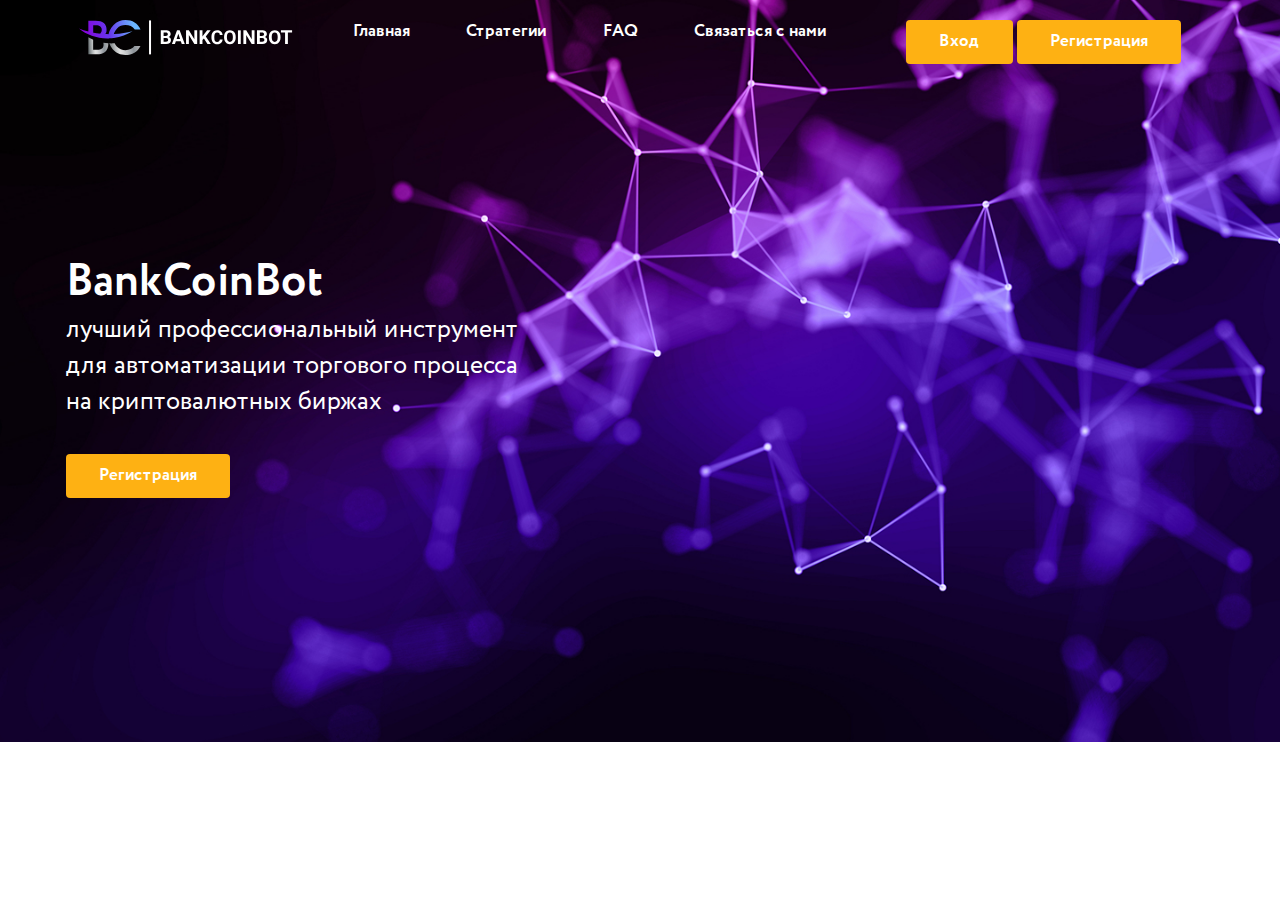
==== index.html @ 1ce692bf "commit 2" ====
<!DOCTYPE html>
<html lang="en">
<head>
    <meta charset="UTF-8">
    <meta name="viewport" content="width=device-width, initial-scale=1.0">
    <title>BankCoinBot</title>
    <link rel="stylesheet" href="./styles/style.css">
</head>
<body>

    <header class="header">
        <div class="image-wrapper">
            <img src="./img/greating_bg.jpg" class="hero-img" />
          </div>
        <div class="container">
            <div class="row">
                <div class="col col-3"><a href="#!"><img src="./img/header_logo.svg" alt=""></a></div>
                <div class="col col-5 between">
                    <nav class="header_nav">
                        <a href="#!">Главная</a>
                        <a href="#!">Стратегии</a>
                        <a href="#!">FAQ</a>
                        <a href="#!">Связаться с нами</a>
                    </nav>
                </div>
                <div class="col col-4">
                    <div class="header_login">
                        <button class="btn">Вход</button>
                        <button class="btn">Регистрация</button>
                    </div>
                </div>
            </div>
        </div>
    </header>

    <section class="greating">
        <div class="container">
            <div class="col col-5">
                <div class="greating_title">
                    <h1>BankCoinBot</h1>
                    <p>лучший профессиональный инструмент для автоматизации торгового процесса на криптовалютных биржах</p>
                    <button class="btn">Регистрация</button>
                </div>
            </div>
        </div>
    </section>
</body>
</html>
---- styles/style.css ----
@import url('./font.css');
@import url('./grid.css');
@import url('./media.css');


:root {
    --color-yellow: #FEB113;
    --color-white: #FFFFFF;
    --color-black: #000000;
    --color-text: #001A49;
}

/* *_______________MAIN STYLES_______________* */
*,
*::before,
*::after {
  box-sizing: border-box;
}

ul, li {
  list-style: none;
  margin: 0;
  padding: 0;
}

body {
  margin: 0;
  font-family: 'Circe', serif;
  font-weight: 400;
  color: var(--color-black);
  font-size: 17px;
  line-height: 1.41;
}

h1 {
  margin: 0;
  font-weight: 700;
  font-size: 45px;
  line-height: 1.1;
  color: var(--color-white);
}

h2 {
  line-height: 1.06;
  margin: 0;
  font-weight: 700;
  font-size: 37px;
  color: var(--color-text);
}

h3 {
  margin: 0;
}

h4 {
  margin: 0;
}

img {
  max-width: 100%;
}

p {
  margin: 0;
}

a {
  text-decoration: none;
  color: black;
}

.btn {
  all: unset;
  cursor: pointer;
  box-sizing: border-box;
  font-size: 17px;
  text-align: center;
  font-weight: 700;
  line-height: 1.17;
  color: var(--color-white);
  padding: 12px 33px;
  border-radius: 4px;
  background: var(--color-yellow);
}

.container {
  max-width: 1212px;
  width: 100%;
  margin: 0 auto;
  padding: 0 16px;
}

/* *_______________header_______________* */
.header {
  position: relative;
  overflow: visible;
  padding: 20px;
  color: var(--color-white);
  text-align: center;
}

.header a {
  max-width: 100%;
}

.image-wrapper {
  position: absolute;
  top: 0;
  left: 0;
  width: 100%;
  height: 742px;
  z-index: -1;
  pointer-events: none; 
}

.hero-img {
  width: 100%;
  height: 100%;
  object-fit: cover;
}

.header_nav {
  display: inline-flex;
  justify-content: space-between;
  width: 100%;
}

.header_nav a {
  color: var(--color-white);
  font-weight: 700;
  font-size: 17px;
  height: 1.17;
}

/* *_______________greating_______________* */

.greating {
  color: var(--color-white);
  padding-top: 174px;
  padding-bottom: 240px;
}

.greating_title h1 {
  margin-bottom: 5px;
}

.greating_title p {
  font-size: 25px;
  line-height: 1.44;
  margin-bottom: 34px;
}
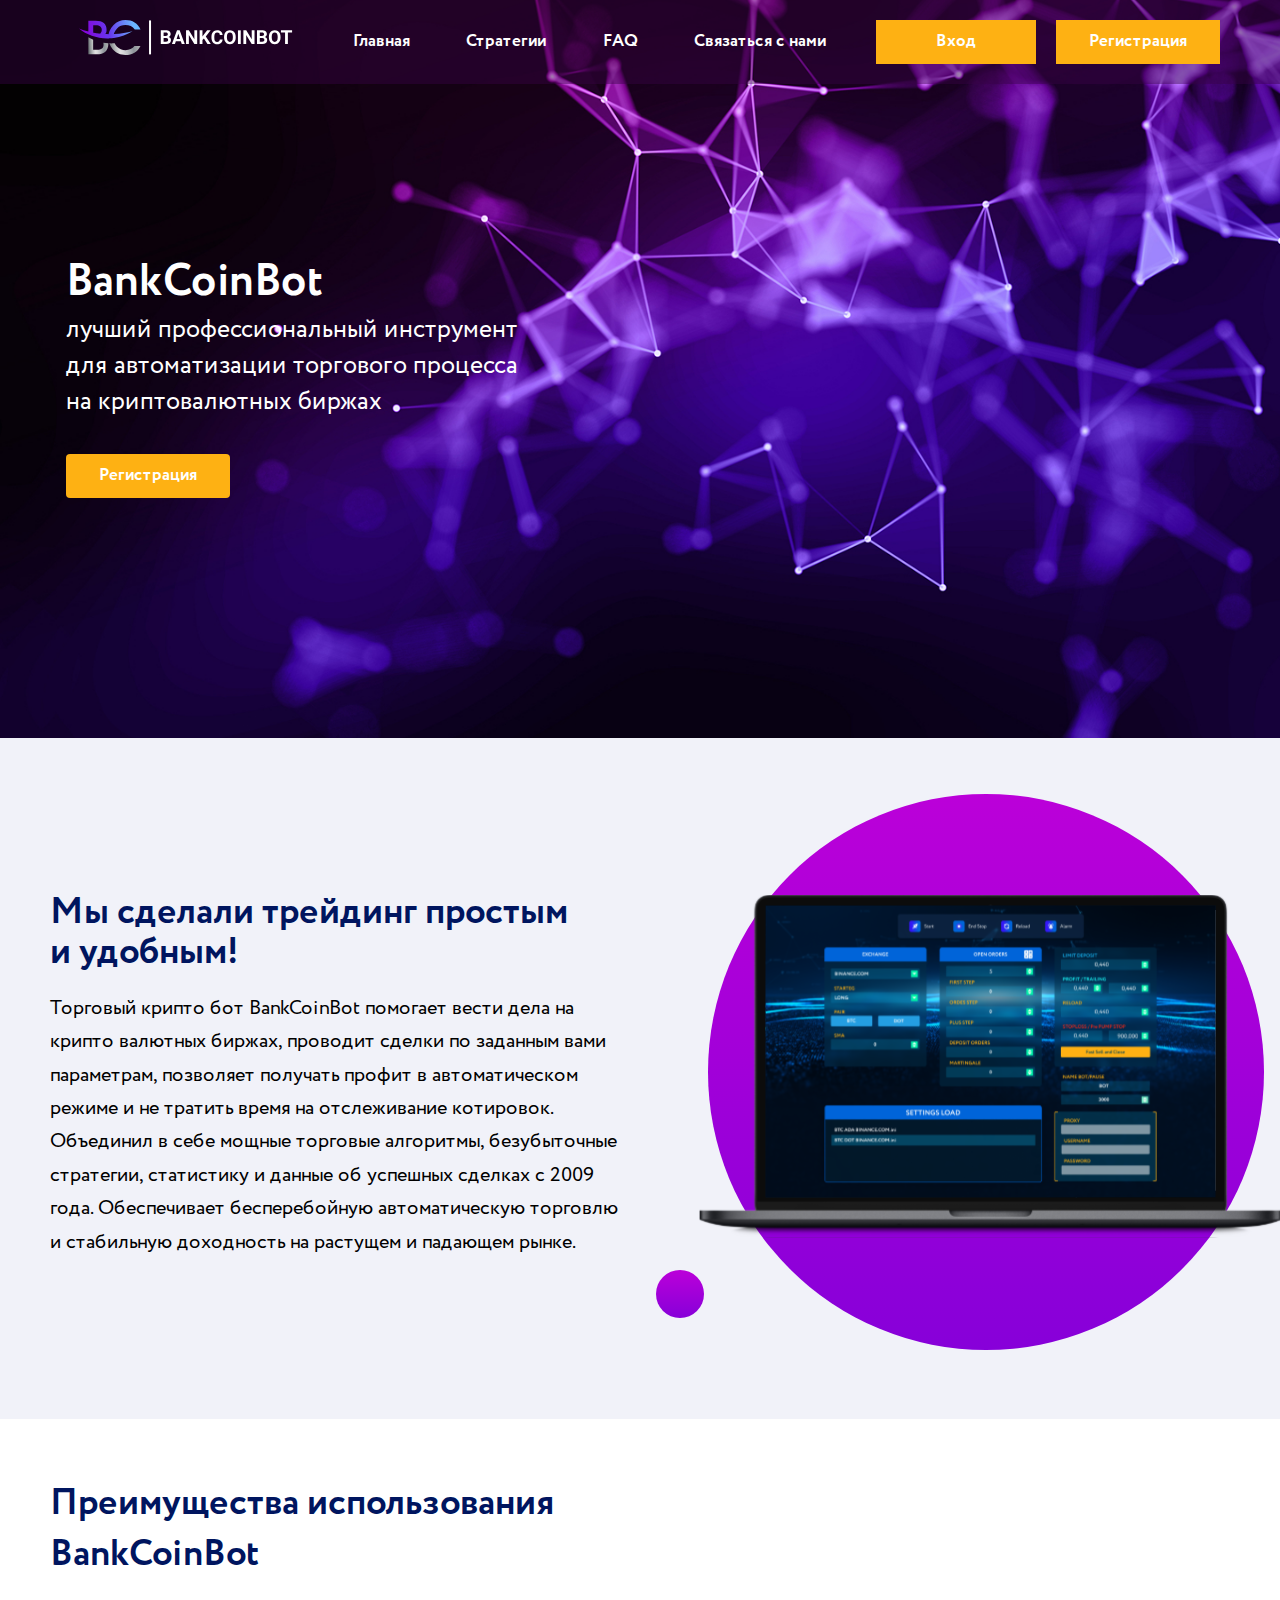
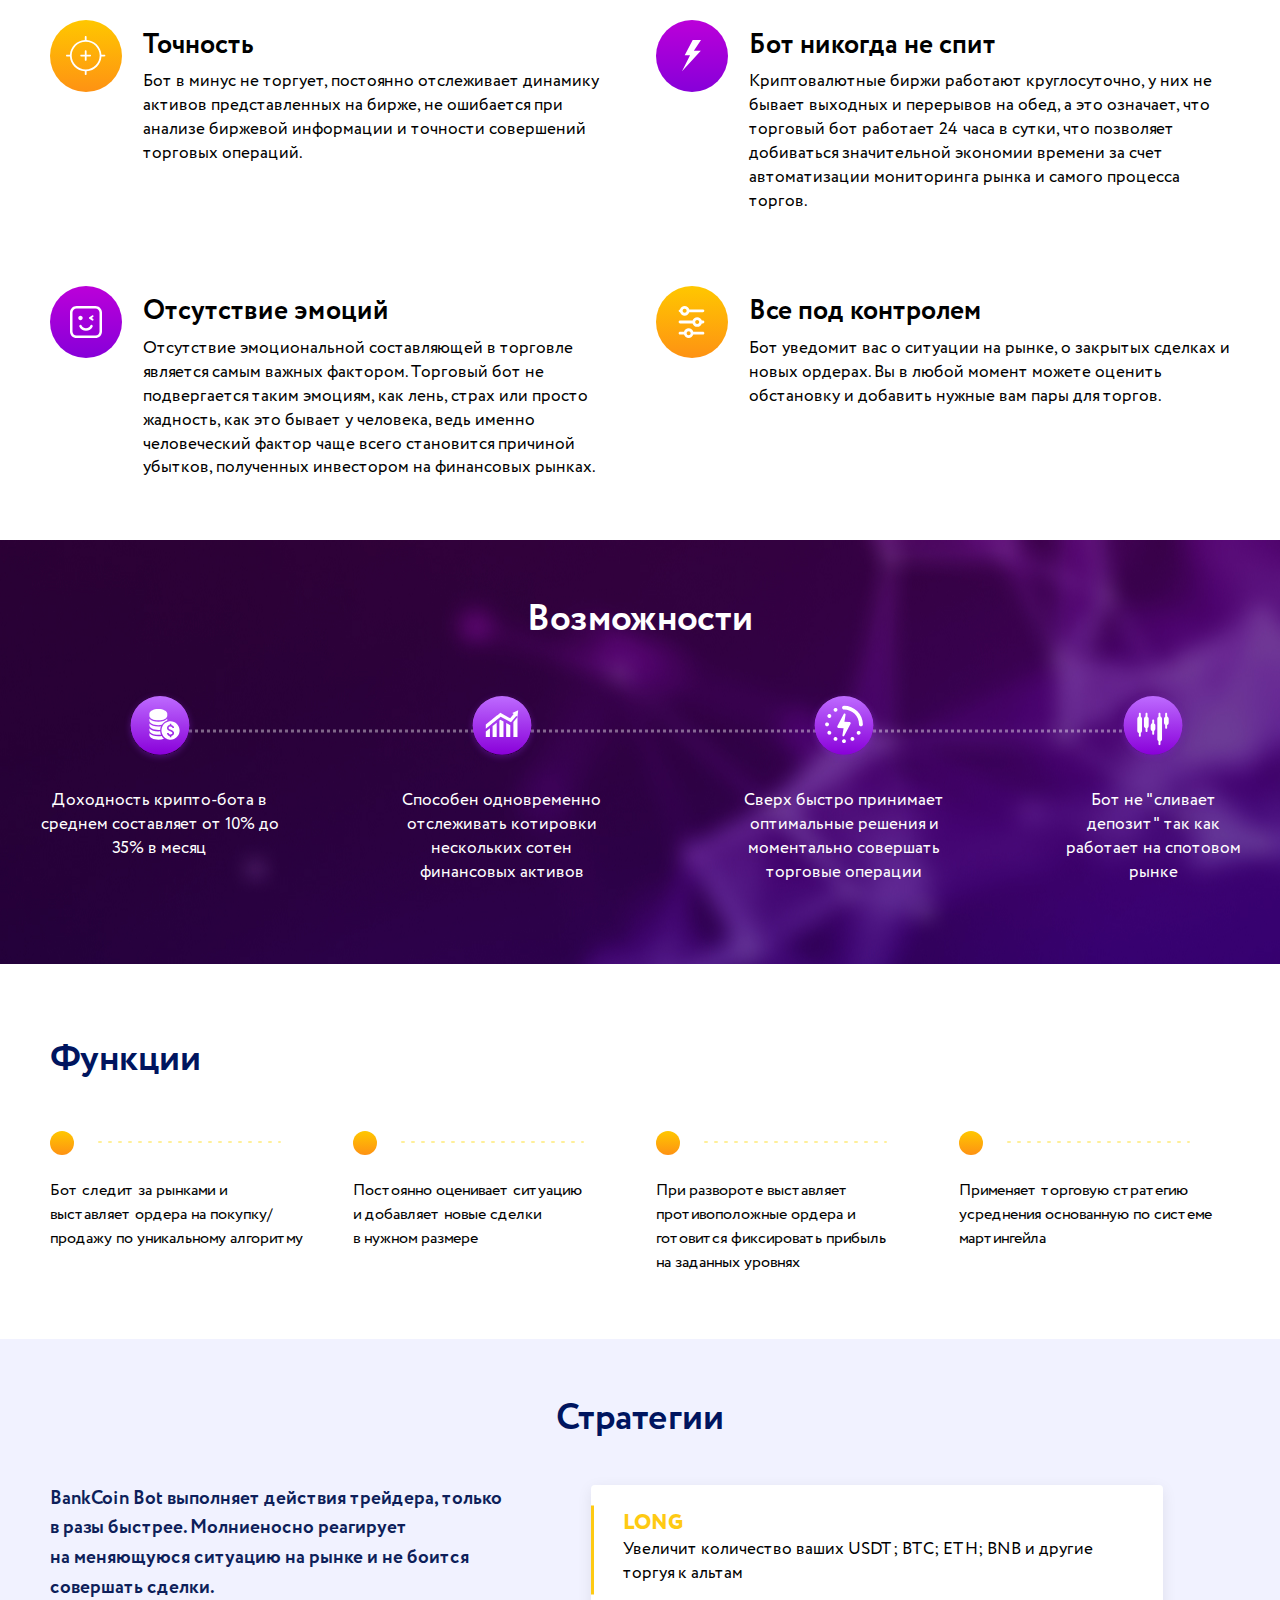
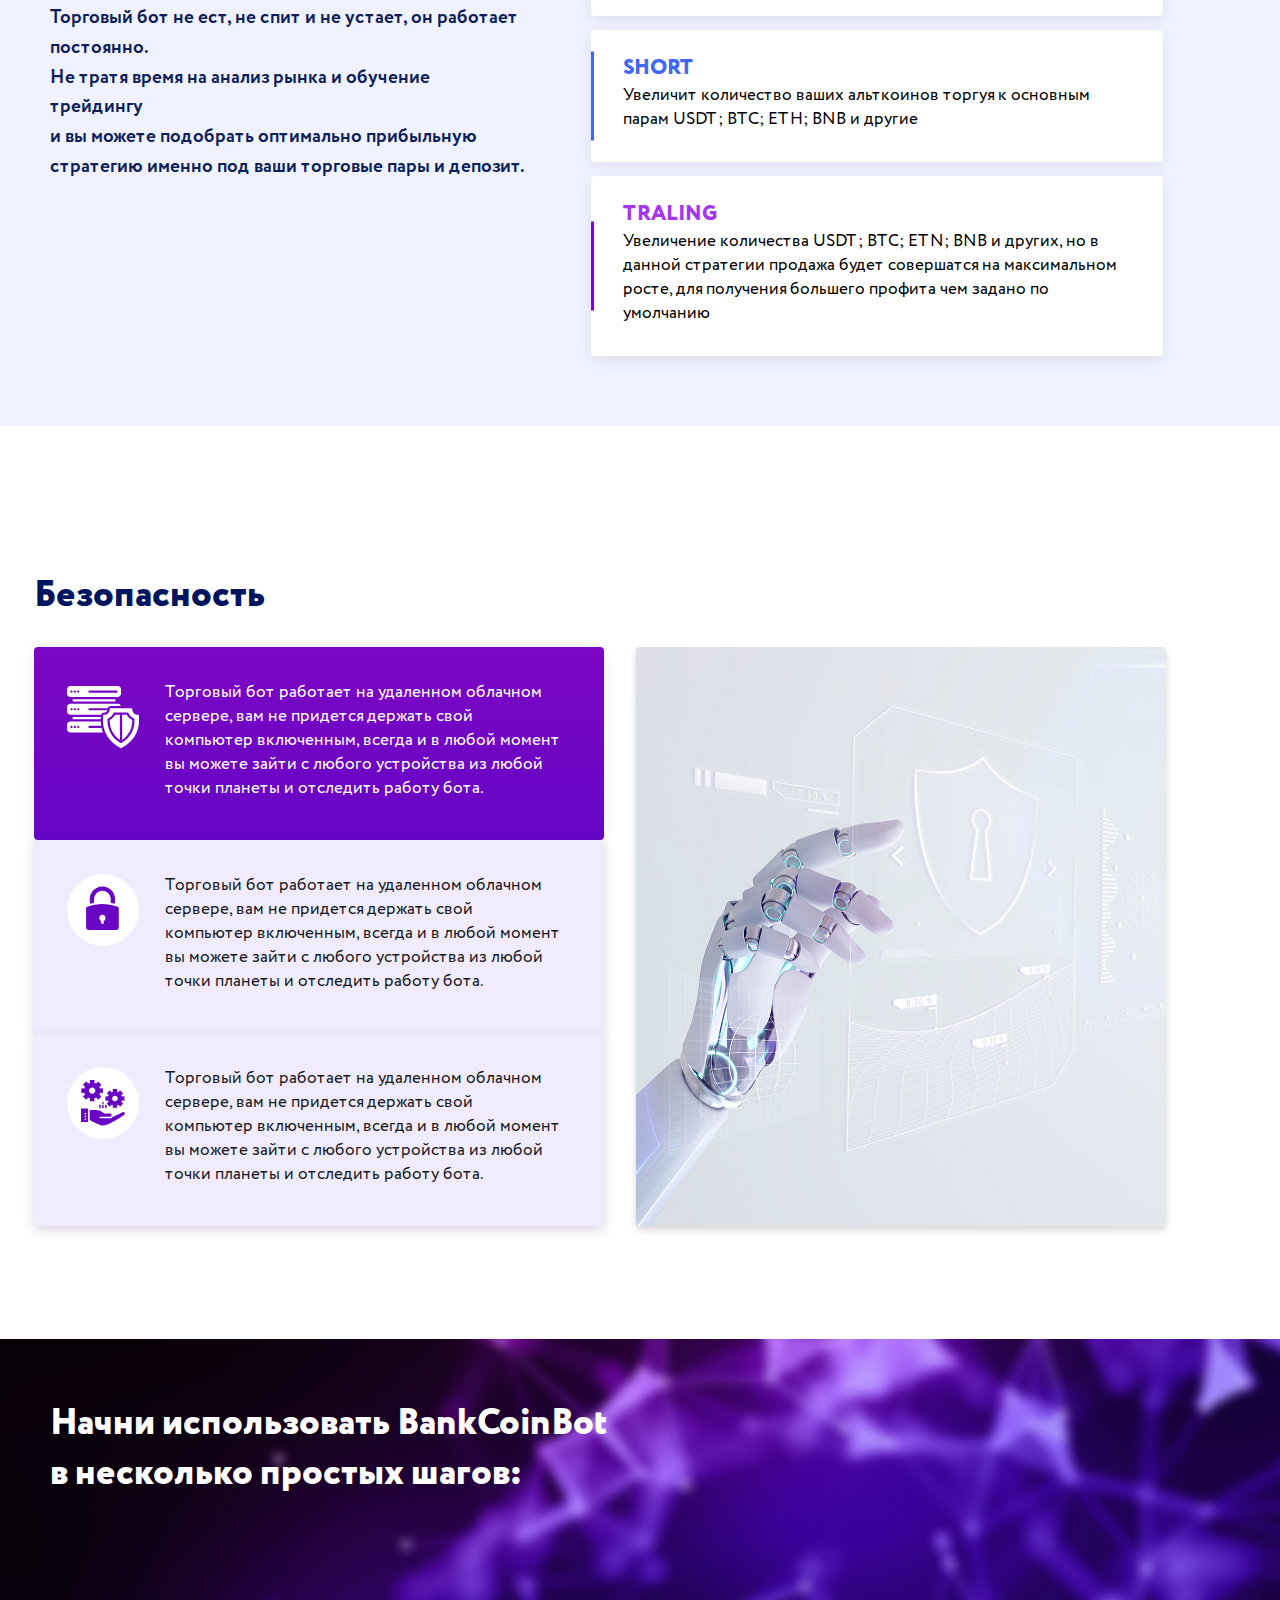
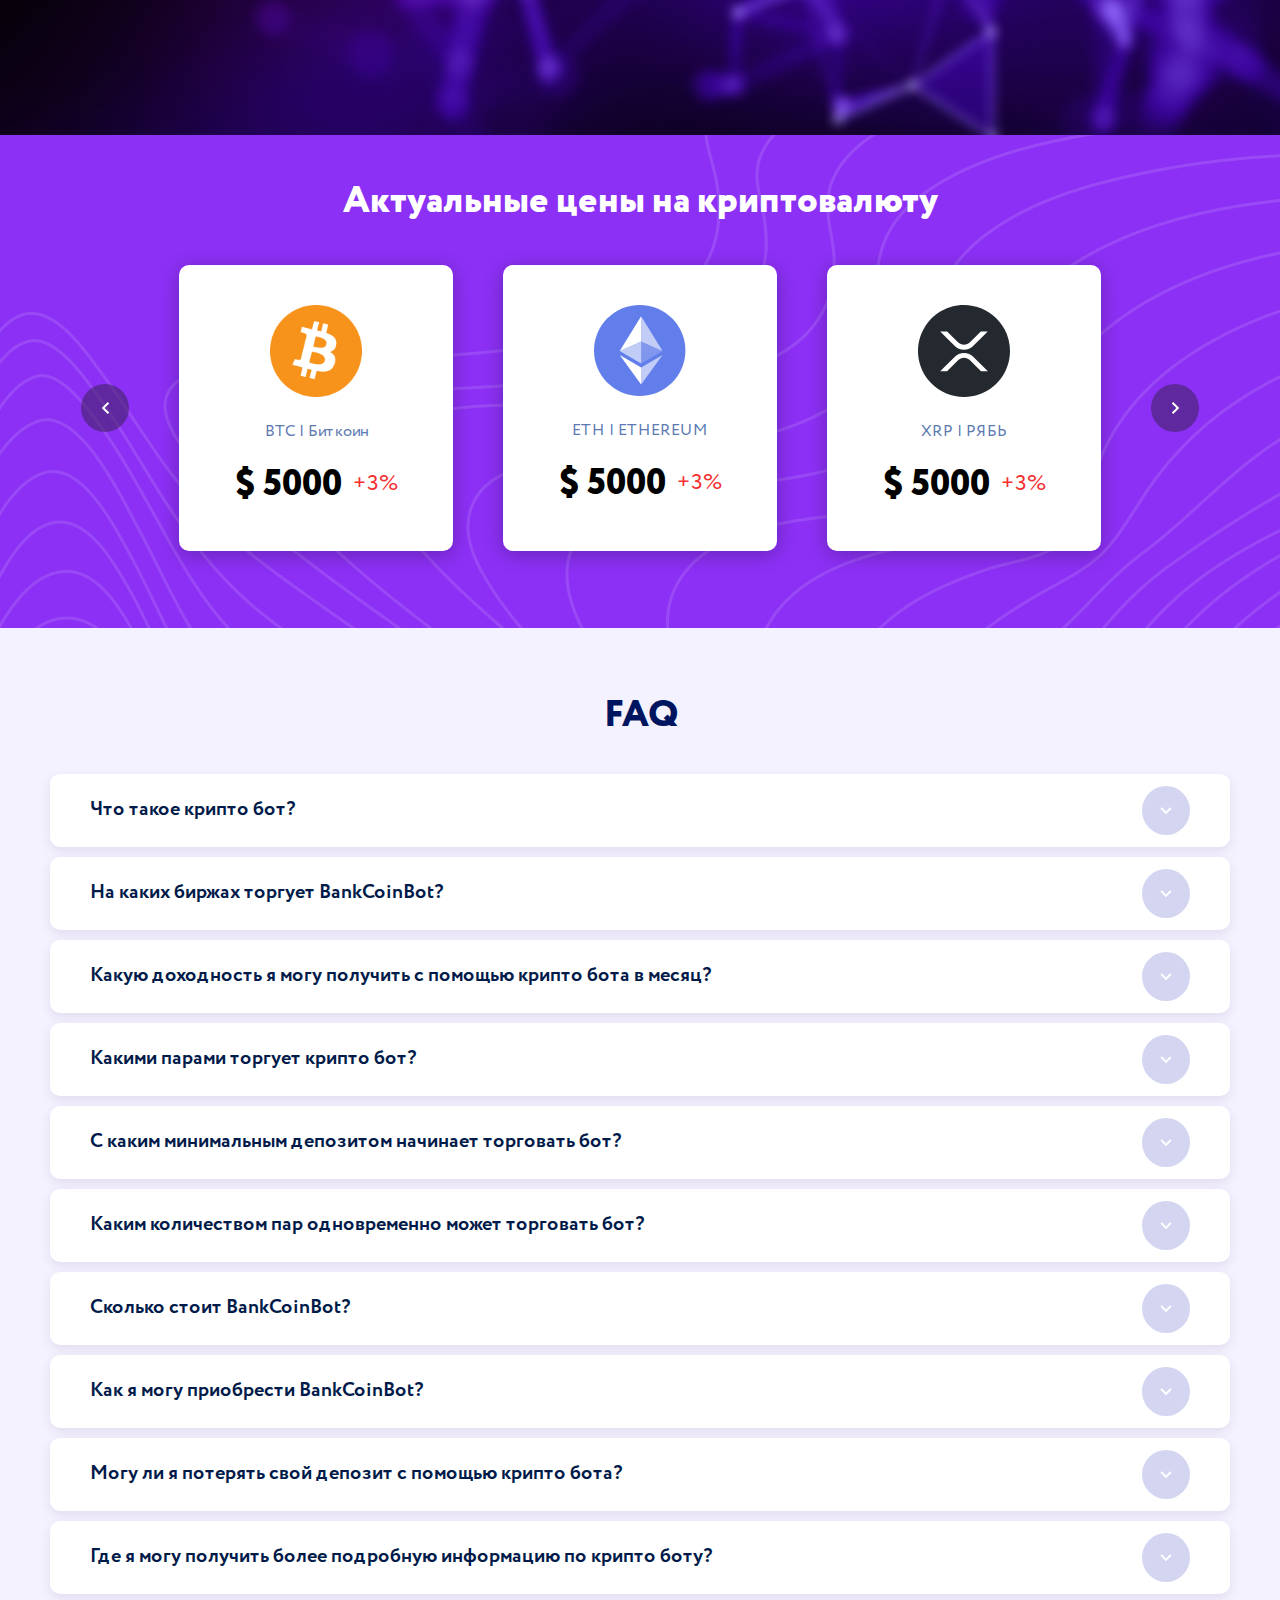
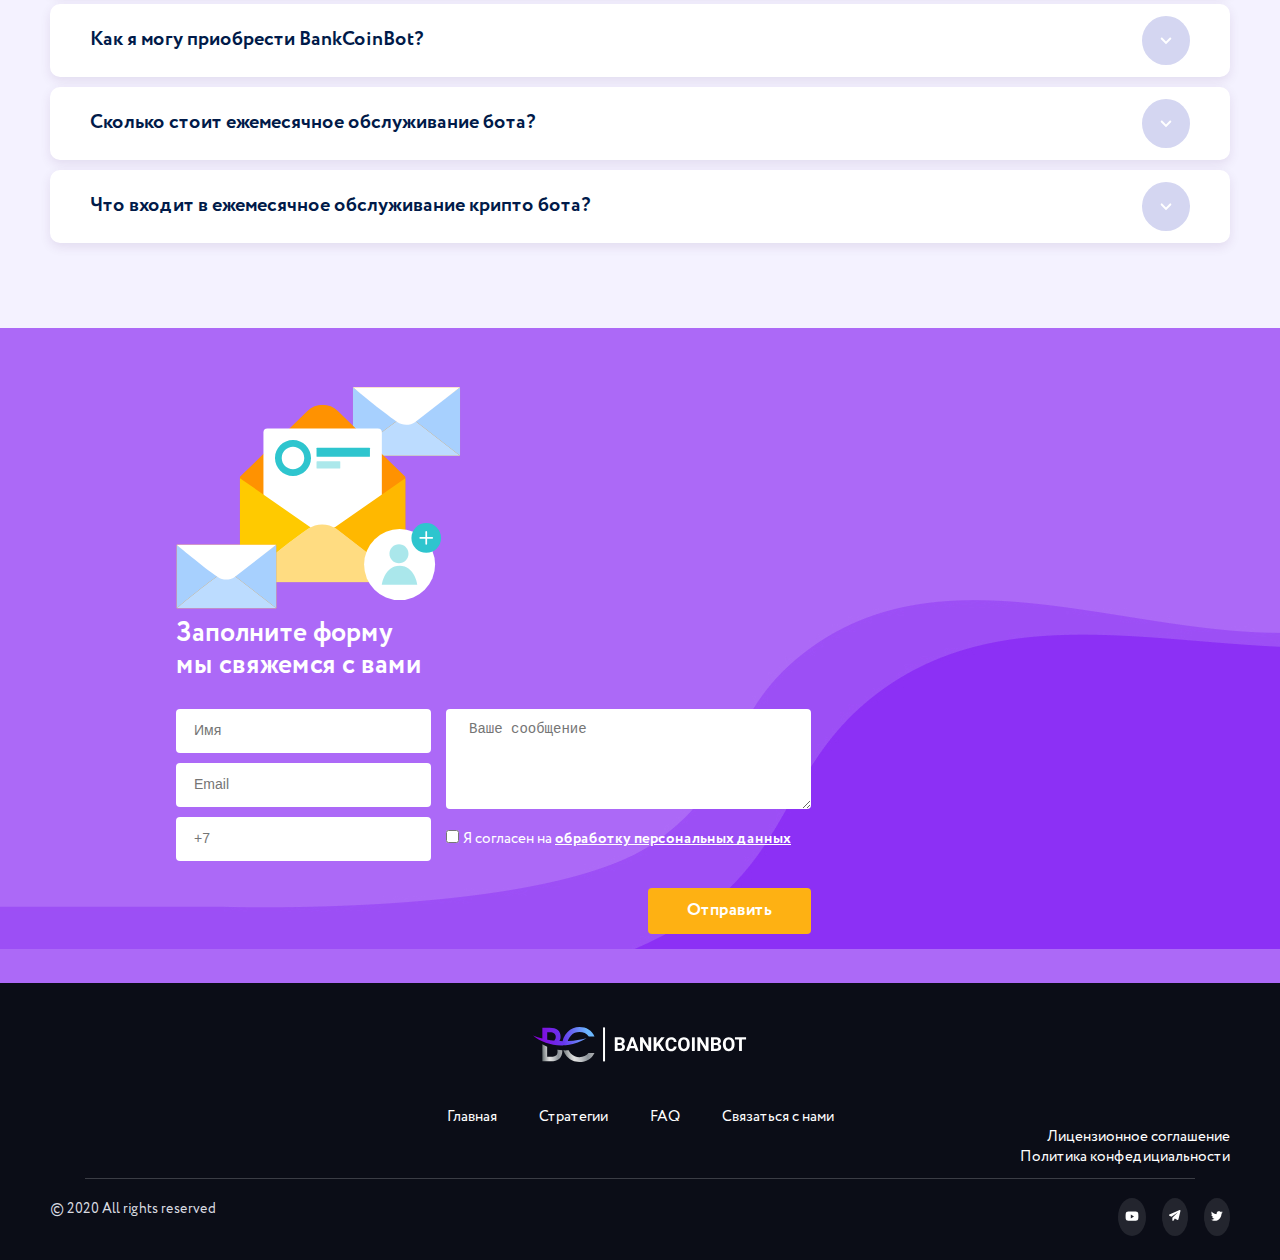
==== commit 4698f468: "commit 3" ====
--- a/index.html
+++ b/index.html
@@ -1,5 +1,5 @@
 <!DOCTYPE html>
-<html lang="en">
+<html lang="ru">
 <head>
     <meta charset="UTF-8">
     <meta name="viewport" content="width=device-width, initial-scale=1.0">
@@ -14,8 +14,10 @@
           </div>
         <div class="container">
             <div class="row">
-                <div class="col col-3"><a href="#!"><img src="./img/header_logo.svg" alt=""></a></div>
-                <div class="col col-5 between">
+                <div class="col col-3">
+                    <a href="#!"><img src="./img/header_logo.svg" alt=""></a>
+                </div>
+                <div class="col col-5 margin">
                     <nav class="header_nav">
                         <a href="#!">Главная</a>
                         <a href="#!">Стратегии</a>
@@ -39,10 +41,310 @@
                 <div class="greating_title">
                     <h1>BankCoinBot</h1>
                     <p>лучший профессиональный инструмент для автоматизации торгового процесса на криптовалютных биржах</p>
-                    <button class="btn">Регистрация</button>
-                </div>
-            </div>
-        </div>
-    </section>
+                    <button class="btn btn-border">Регистрация</button>
+                </div>
+            </div>
+        </div>
+    </section>
+
+    <section class="trading">
+        <div class="container">
+            <div class="row">
+                <div class="col col-6 margin">
+                    <div class="trading_text">
+                        <h2>Мы сделали трейдинг простым <br> и удобным!</h2>
+                        <p>Торговый крипто бот BankCoinBot помогает вести дела на <br> крипто валютных биржах, проводит сделки по заданным вами <br> параметрам, позволяет получать профит в автоматическом <br> режиме и не тратить время на отслеживание котировок. <br> Объединил в себе мощные торговые алгоритмы, безубыточные <br> стратегии, статистику и данные об успешных сделках с 2009 <br> года. Обеспечивает бесперебойную автоматическую торговлю <br> и стабильную доходность на растущем и падающем рынке.
+                        </p>
+                    </div>
+                </div>
+                <div class="col col-6">
+                    <div class="trading_img">
+                        <img src="./img/trading_laptop.svg" alt="">
+                    </div>
+                </div>
+            </div>
+        </div>
+    </section>
+
+    <section class="advantages">
+        <div class="container">
+            <h2>Преимущества использования<br> BankCoinBot</h2>
+            <div class="row">
+                <div class="col col-6">
+                    <div class="advantages_item">
+                        <div class="advantages-item_img">
+                            <img src="./img/advantages_icon-1.svg" alt="">
+                        </div>
+                        <div class="advantages-item_text">
+                            <b>Точность</b>
+                            <p>Бот в минус не торгует, постоянно отслеживает динамику активов представленных на бирже, не ошибается при анализе биржевой информации и точности совершений торговых операций.
+                            </p>
+                        </div>
+                    </div>
+                </div>
+                <div class="col col-6">
+                    <div class="advantages_item">
+                        <div class="advantages-item_img">
+                            <img src="./img/advantages_icon-2.svg" alt="">
+                        </div>
+                        <div class="advantages-item_text">
+                            <b>Бот никогда не спит </b>
+                            <p>Криптовалютные биржи работают круглосуточно, у них не бывает выходных и перерывов на обед, а это означает, что торговый бот работает 24 часа в сутки, что позволяет добиваться значительной экономии времени за счет автоматизации мониторинга рынка и самого процесса торгов. 
+                            </p>
+                        </div>
+                    </div>
+                </div>
+                <div class="col col-6">
+                    <div class="advantages_item">
+                        <div class="advantages-item_img">
+                            <img src="./img/advantages_icon-3.svg" alt="">
+                        </div>
+                        <div class="advantages-item_text">
+                            <b>Отсутствие эмоций</b>
+                            <p>Отсутствие эмоциональной составляющей в торговле является самым важных фактором. Торговый бот не подвергается таким эмоциям, как лень, страх или просто жадность, как это бывает у человека, ведь именно человеческий фактор чаще всего становится причиной убытков, полученных инвестором на финансовых рынках.
+                            </p>
+                        </div>
+                    </div>
+                </div>
+                <div class="col col-6">
+                    <div class="advantages_item">
+                        <div class="advantages-item_img">
+                            <img src="./img/advantages_icon-4.svg" alt="">
+                        </div>
+                        <div class="advantages-item_text">
+                            <b>Все под контролем</b>
+                            <p>Бот уведомит вас о ситуации на рынке, о закрытых сделках и новых ордерах. Вы в любой момент можете оценить обстановку и добавить нужные вам пары для торгов.  
+                            </p>
+                        </div>
+                    </div>
+                </div>
+            </div>
+        </div>
+    </section>
+
+    <section class="possibilities">
+        <div class="container">
+            <h2>Возможности</h2>
+            <div class="row between">
+                <div class="possibilities_item">
+                    <img src="./img/possibilities_icon-1.svg" alt="">
+                    <p>Доходность крипто-бота в среднем составляет от 10% до 35% в месяц</p>
+                </div>
+                <div class="possibilities_item">
+                    <img src="./img/possibilities_icon-2.svg" alt="">
+                    <p>Способен одновременно отслеживать котировки нескольких сотен <br> финансовых активов</p>
+                </div>
+                <div class="possibilities_item">
+                    <img src="./img/possibilities_icon-3.svg" alt="">
+                    <p>Сверх быстро принимает оптимальные решения и моментально совершать торговые операции</p>
+                </div>
+                <div class="possibilities_item">
+                    <img src="./img/possibilities_icon-4.svg" alt="">
+                    <p>Бот не "сливает депозит" так как работает на спотовом рынке</p>
+                </div>
+            </div>
+        </div>
+    </section>
+
+    <section class="functions">
+        <div class="container">
+            <h2>Функции</h2>
+            <div class="row">
+                <div class="col col-3">
+                    <div class="functions_item">
+                        <img src="./img/functions_icon.svg" alt="">
+                        <p>Бот следит за рынками и выставляет ордера на покупку/продажу по уникальному алгоритму</p>
+                    </div>
+                </div>
+                <div class="col col-3">
+                    <div class="functions_item">
+                        <img src="./img/functions_icon.svg" alt="">
+                        <p>Постоянно оценивает ситуацию<br> и добавляет новые сделки <br> в нужном размере</p>
+                    </div>
+                </div>
+                <div class="col col-3">
+                    <div class="functions_item">
+                        <img src="./img/functions_icon.svg" alt="">
+                        <p>При развороте выставляет противоположные ордера и готовится фиксировать прибыль <br> на заданных уровнях</p>
+                    </div>
+                </div>
+                <div class="col col-3">
+                    <div class="functions_item">
+                        <img src="./img/functions_icon.svg" alt="">
+                        <p>Применяет торговую стратегию усреднения основанную по системе мартингейла
+                        </p>
+                    </div>
+                </div>
+            </div>
+        </div>
+    </section>
+
+    <section class="strategies">
+        <div class="container">
+            <h2>Стратегии</h2>
+            <div class="strategies_wrap">
+                <div class="strategies-wrap_left">
+                    <p>BankCoin Bot выполняет действия трейдера, только<br> в разы быстрее. Молниеносно реагирует<br> на меняющуюся ситуацию на рынке и не боится<br> совершать сделки.<br> Торговый бот не ест, не спит и не устает, он работает<br> постоянно.<br>
+                        Не тратя время на анализ рынка и обучение трейдингу<br> и вы можете подобрать оптимально прибыльную<br> стратегию именно под ваши торговые пары и депозит.
+                    </p>
+                </div>
+                <div class="strategies-wrap_right">
+                    <div class="strategies-wrap-right_card">
+                        <b>LONG</b>
+                        <p>Увеличит количество ваших USDT; BTC; ETH; BNB и другие торгуя к альтам</p>
+                    </div>
+                    <div class="strategies-wrap-right_card">
+                        <b>SHORT</b>
+                        <p>Увеличит количество ваших альткоинов торгуя к основным парам USDT; BTC; ETH; BNB и другие</p>
+                    </div>
+                    <div class="strategies-wrap-right_card">
+                        <b>TRALING</b>
+                        <p>Увеличение количества USDT; BTC; ETN; BNB и других, но в данной стратегии продажа будет совершатся на максимальном росте, для получения большего профита чем задано по умолчанию</p>
+                    </div>
+                </div>
+            </div>
+        </div>
+    </section>
+
+    <section class="safety">
+        <div class="container">
+            <div class="row">
+                <h2>Безопасность</h2>
+            </div>
+
+            <div class="row">
+                <div class="safety_left">
+                    <div class="safety-left_item">
+                        <div><img src="./img/safety_icon-1.svg" alt=""></div>
+                        <p>Торговый бот работает на удаленном облачном сервере, вам не придется держать свой компьютер включенным, всегда и в любой момент вы можете зайти с любого устройства из любой точки планеты и отследить работу бота. </p>
+                    </div>
+                    <div class="safety-left_item">
+                        <div><img src="./img/safety_icon-2.svg" alt=""></div>
+                        <p>Торговый бот работает на удаленном облачном сервере, вам не придется держать свой компьютер включенным, всегда и в любой момент вы можете зайти с любого устройства из любой точки планеты и отследить работу бота. </p>
+                    </div>
+                    <div class="safety-left_item">
+                        <div><img src="./img/safety_icon-3.svg" alt=""></div>
+                        <p>Торговый бот работает на удаленном облачном сервере, вам не придется держать свой компьютер включенным, всегда и в любой момент вы можете зайти с любого устройства из любой точки планеты и отследить работу бота. </p>
+                    </div>
+                  
+                </div>
+                 <img class="safety_hand" src="./img/safety_hand.jpg" alt="">
+            </div>
+        </div>
+    </section>
+
+    <section class="steps">
+        <div class="container">
+            <h2>Начни использовать BankCoinBot<br>в несколько простых шагов:</h2>
+        </div>
+    </section>
+
+    <section class="crypto-prices">
+        <div class="container">
+            <h2>Актуальные цены на криптовалюту</h2>
+            
+            <div class="crypto-prices_cards">
+                <div class="crypto-prices_btn">
+                    <img src="./img/button_left.svg" alt="">
+                </div>
+                <div class="crypto-prices-cards_item">
+                    <img src="./img/crypto-prices_icon-1.svg" alt="">
+                    <p class="crypto-prices-cards-item_text" >BTC | Биткоин</p>
+                    <div class="crypto-prices-cards-item_price">$ 5000<span>+3%</span></div>
+
+                </div>
+                <div class="crypto-prices-cards_item">
+                    <img src="./img/crypto-prices_icon-2.svg" alt="">
+                    <p class="crypto-prices-cards-item_text" >ETH | ETHEREUM</p>
+                    <div class="crypto-prices-cards-item_price">$ 5000<span>+3%</span></div>
+                </div>
+                <div class="crypto-prices-cards_item">
+                    <img src="./img/crypto-prices_icon-3.svg" alt="">
+                    <p class="crypto-prices-cards-item_text" >XRP | РЯБЬ</p>
+                    <div class="crypto-prices-cards-item_price">$ 5000<span>+3%</span></div>
+                </div>
+                <div class="crypto-prices_btn">
+                    <img src="./img/button_right.svg" alt="">
+                </div>
+            </div>
+        </div>
+    </section>
+
+    <section class="questions">
+        <div class="container">
+            <h2>FAQ</h2>
+            <div class="questions_items">
+                <div class="questions-items_item"><p class="questions-items-item_text">Что такое крипто бот?</p><img src="./img/button_down.svg" alt=""></div>
+                <div class="questions-items_item"><p class="questions-items-item_text">На каких биржах торгует BankCoinBot?</p><img src="./img/button_down.svg" alt=""></div>
+                <div class="questions-items_item"><p class="questions-items-item_text">Какую доходность я могу получить с помощью крипто бота в месяц?</p><img src="./img/button_down.svg" alt=""></div>
+                <div class="questions-items_item"><p class="questions-items-item_text">Какими парами торгует крипто бот?</p><img src="./img/button_down.svg" alt=""></div>
+                <div class="questions-items_item"><p class="questions-items-item_text">С каким минимальным депозитом начинает торговать бот?</p><img src="./img/button_down.svg" alt=""></div>
+                <div class="questions-items_item"><p class="questions-items-item_text">Каким количеством пар одновременно может торговать бот?</p><img src="./img/button_down.svg" alt=""></div>
+                <div class="questions-items_item"><p class="questions-items-item_text">Сколько стоит BankCoinBot?</p><img src="./img/button_down.svg" alt=""></div>
+                <div class="questions-items_item"><p class="questions-items-item_text">Как я могу приобрести BankCoinBot?</p><img src="./img/button_down.svg" alt=""></div>
+                <div class="questions-items_item"><p class="questions-items-item_text">Могу ли я потерять свой депозит с помощью крипто бота?</p><img src="./img/button_down.svg" alt=""></div>
+                <div class="questions-items_item"><p class="questions-items-item_text">Где я могу получить более подробную информацию по крипто боту?</p><img src="./img/button_down.svg" alt=""></div>
+                <div class="questions-items_item"><p class="questions-items-item_text">Как я могу приобрести BankCoinBot?</p><img src="./img/button_down.svg" alt=""></div>
+                <div class="questions-items_item"><p class="questions-items-item_text">Сколько стоит ежемесячное обслуживание бота?</p><img src="./img/button_down.svg" alt=""></div>
+                <div class="questions-items_item"><p class="questions-items-item_text">Что входит в ежемесячное обслуживание крипто бота?</p><img src="./img/button_down.svg" alt=""></div>
+            </div>
+    </section>
+
+    <section class="contact-form">
+        <div class="container">
+            <div class="row between">
+                <div class="contact-form_right">
+                    <img src="./img/contact-form_img.svg" alt="">
+                </div>
+                <div class="contact-form_left">
+                    <h2>Заполните форму<br> мы свяжемся с вами</h2>
+                   <form action="">
+                        <div class="contact-form-left_input">
+                            <input type="text" placeholder="Имя">
+                            <input type="email" placeholder="Email">
+                            <input type="number" placeholder="+7">
+                        </div>
+                        <div class="contact-form-left_area">
+                            <textarea name="123" id="" placeholder="Ваше сообщение"></textarea>
+                            <div class="checkbox-container">
+                                <input type="checkbox">
+                                <label>Я согласен на <a href="">обработку персональных данных</a></label>
+                            </div>
+                            <button class="btn btn-border">Отправить</button>
+                        </div>
+                   </form>
+                
+                </div>
+            </div>
+        </div>
+    </section>
+
+    <section class="footer">
+        <div class="container">
+            <div class="footer_top">
+                <div class="footer-top_logo"><img src="./img/footer_logo.svg" alt=""></div>
+                <div class="footer-top_info">
+                    <nav>
+                        <p>Главная</p>
+                        <p>Стратегии</p>
+                        <p>FAQ</p>
+                        <p>Связаться с нами</p>
+                    </nav>
+                </div>
+                <p class="footer-top-info_license">Лицензионное соглашение<br> Политика конфедициальности</p>
+
+            </div>
+
+            <div class="footer_bottom">
+                <p>© 2020 All rights reserved</p>
+                <div class="footer-bottom_social">
+                    <div class="footer-bottom-social_img"><img src="./img/footer_icon-2.svg" alt=""></div>
+                    <div class="footer-bottom-social_img"><img src="./img/footer_icon-3.svg" alt=""></div>
+                    <div class="footer-bottom-social_img"><img src="./img/footer_icon-1.svg" alt=""></div>
+                </div>
+            </div>
+        </div>
+    </section>
+    
 </body>
 </html>--- a/styles/style.css
+++ b/styles/style.css
@@ -7,7 +7,9 @@
     --color-yellow: #FEB113;
     --color-white: #FFFFFF;
     --color-black: #000000;
-    --color-text: #001A49;
+    --color-text: #001A49; 
+    --color-headers: #00155F;
+    --color-grey: #F1F2F9;
 }
 
 /* *_______________MAIN STYLES_______________* */
@@ -41,11 +43,11 @@
 }
 
 h2 {
-  line-height: 1.06;
+  line-height: 1.36;
   margin: 0;
   font-weight: 700;
   font-size: 37px;
-  color: var(--color-text);
+  color: var(--color-headers);
 }
 
 h3 {
@@ -57,7 +59,7 @@
 }
 
 img {
-  max-width: 100%;
+  /* max-width: 100%; */
 }
 
 p {
@@ -79,8 +81,11 @@
   line-height: 1.17;
   color: var(--color-white);
   padding: 12px 33px;
+  background: var(--color-yellow);
+}
+
+.btn-border {
   border-radius: 4px;
-  background: var(--color-yellow);
 }
 
 .container {
@@ -97,9 +102,11 @@
   padding: 20px;
   color: var(--color-white);
   text-align: center;
+  background: #3703456E;
 }
 
 .header a {
+  display: inline-block;
   max-width: 100%;
 }
 
@@ -120,9 +127,8 @@
 }
 
 .header_nav {
-  display: inline-flex;
+  display: flex;
   justify-content: space-between;
-  width: 100%;
 }
 
 .header_nav a {
@@ -132,8 +138,18 @@
   height: 1.17;
 }
 
+.header_login {
+  display: flex;
+  justify-content: center;
+  gap: 20px;
+  margin-left: 8px;
+}
+
+.header_login .btn {
+  min-width: 160px;
+}
+
 /* *_______________greating_______________* */
-
 .greating {
   color: var(--color-white);
   padding-top: 174px;
@@ -149,3 +165,555 @@
   line-height: 1.44;
   margin-bottom: 34px;
 }
+
+/* *_______________trading_______________* */
+.trading {
+  padding-top: 56px;
+  padding-bottom: 61px;
+  background: var(--color-grey);
+}
+
+.trading_text h2 {
+  line-height: 1.06;
+  margin-bottom: 20px;
+}
+
+.trading_text p {
+  font-size: 20px;
+  line-height: 1.67;
+}
+
+/* *_______________advantages_______________* */
+.advantages {
+  padding: 60px 0;
+}
+
+.advantages .col:nth-child(1), .advantages .col:nth-child(2)  {
+  margin-bottom: 72px;
+}
+
+.advantages h2 {
+  margin-bottom: 40px;
+}
+
+.advantages_item {
+  display: flex;
+}
+
+
+.advantages-item_img {
+  margin-right: 21px;
+}
+
+.advantages-item_img img {
+  max-width: 72px;
+}
+
+.advantages-item_text b {
+  font-size: 27px;
+  font-weight: 700;
+  line-height: 1.87;
+}
+
+.advantages-item_text p {
+  font-size: 17px;
+  line-height: 1.41;
+}
+
+/* *_______________advantages_______________* */
+.possibilities {
+  padding-top: 55px;
+  padding-bottom: 79px;
+  background-image: url(../img/advantages_bg.jpg);
+  background-position: cover;
+  color: var(--color-white);
+  position: relative;
+}
+
+.possibilities::before {
+  content: '';
+  position: absolute;
+  top: 45%;
+  left: 50%;
+  transform: translate(-50%, -50%);
+  width: 1000px; 
+  height: 1px;
+  border-bottom: 3px dotted white; 
+  opacity: 0.4; 
+  z-index: 1;
+  /* pointer-events: none; */
+}
+
+.possibilities h2 {
+  margin-bottom: 45px;
+  text-align: center;
+  color: var(--color-white);
+}
+
+.possibilities_item {
+  display: flex;
+  flex-direction: column;
+  text-align: center;
+  z-index: 1;
+}
+
+.possibilities_item img {
+  max-width: 72px;
+  margin: 0 auto;
+  margin-bottom: 26px;
+}
+
+.possibilities_item p {
+  max-width: 251px;
+}
+
+.possibilities_item:last-child p {
+  max-width: 185px;
+}
+
+/* *_______________functions_______________* */
+.functions {
+  padding: 64px 0;
+}
+
+.functions h2 {
+  font-size: 37px;
+  line-height: 1.72;
+  font-weight: 700;
+  margin-bottom: 40px;
+}
+
+.functions_item img {
+  margin-bottom: 16px;
+}
+
+.functions_item p {
+  max-width: 255px;
+  font-size: 16px;
+  line-height: 1.5;
+}
+
+/* *_______________strategies_______________* */
+.strategies {
+  padding-top: 55px;
+  padding-bottom: 70px;
+  background: #F1F2FF;
+}
+
+.strategies h2 {
+  text-align: center;
+  margin-bottom: 40px;
+}
+
+.strategies_wrap {
+  display: flex;
+}
+
+.strategies-wrap_left {
+  margin-right: 65px;
+}
+
+.strategies-wrap_left p {
+  font-size: 19px;
+  line-height: 1.57;
+  color: #0E1F5A;
+  font-weight: 700;
+  max-width: 476px;
+}
+
+.strategies-wrap_right {
+  display: flex;
+  flex-direction: column;
+  gap: 14px;
+}
+
+.strategies-wrap-right_card {
+  position: relative;
+  padding: 24px 35px 30px 32px;
+  background: var(--color-white);
+  border-radius: 4px;
+  box-shadow: 0px 4px 15px 0px #00000014;
+}
+
+.strategies-wrap-right_card:nth-child(1)::before {
+  content: '';
+  position: absolute;
+  left: 0;
+  top: 50%;
+  transform: translateY(-50%);
+  height: 89px; 
+  width: 3px;
+  background-color: #FECA13; 
+}
+
+.strategies-wrap-right_card:nth-child(2)::before {
+  content: '';
+  position: absolute;
+  left: 0;
+  top: 50%;
+  transform: translateY(-50%);
+  height: 89px; 
+  width: 3px;
+  background-color: #4168F2; 
+}
+
+.strategies-wrap-right_card:nth-child(3)::before {
+  content: '';
+  position: absolute;
+  left: 0;
+  top: 50%;
+  transform: translateY(-50%);
+  height: 89px; 
+  width: 3px;
+  background: #8900D9;
+}
+
+.strategies-wrap-right_card b {
+  font-size: 21px;
+  font-weight: 800;
+  line-height: 1.42;
+}
+
+.strategies-wrap-right_card:nth-child(1) b {
+  color: #FECA13;
+} 
+
+.strategies-wrap-right_card:nth-child(2) b {
+  color: #4168F2;
+} 
+
+.strategies-wrap-right_card:nth-child(3) b {
+  color: #A437ED;
+} 
+
+.strategies-wrap-right_card p {
+  font-size: 17px;
+  max-width: 505px;
+}
+
+/* *_______________safety _______________* */
+.safety {
+  padding-top: 138px;
+  padding-bottom: 113px;
+}
+
+.safety h2 {
+  font-size: 37px;
+  font-weight: 800;
+  line-height: 1.72;
+  margin-bottom: 20px;
+}
+
+.safety_left {
+  display: flex;
+  flex-direction: column;
+  max-width: 570px;
+  margin-right: 32px;
+}
+
+.safety-left_item {
+  display: flex;
+  padding: 34px 44px 39px 33px;
+  font-size: 17px;
+  background: #F0ECFD;
+  color: #18191F;
+  box-shadow: 0px 4px 11px 0px #4A1D662E;
+  border-radius: 4px;
+}
+
+.safety-left_item:nth-child(1) {
+  background: linear-gradient(to bottom, #7C06C4, #6506C4);
+  box-shadow: 0px 4px 15px 0px #00000014;
+  color: var(--color-white);
+}
+
+.safety-left_item:nth-child(1) img {
+  width: 72px;
+  height: 72px;
+}
+
+.safety-left_item img {
+  min-width: 72px;
+  min-height: 72px;
+  margin-right: 26px;
+}
+
+.safety_hand {
+  border-radius: 4px;
+  box-shadow: 0px 4px 7px 0px #5252523B;
+}
+
+/* *_______________steps _______________* */
+.steps {
+  padding-top: 60px;
+  padding-bottom: 135px;
+  background-image: url(../img/steps_bg.jpg);
+  background-position: right center;
+  background-repeat: no-repeat;
+  background-size: cover;
+  
+}
+
+.steps h2 {
+  color: var(--color-white);
+  font-weight: 800;
+  margin-bottom: 100px;
+}
+
+/* *_______________crypto-prices_______________* */
+.crypto-prices {
+  padding-top: 42px;
+  padding-bottom: 77px;
+  background-image: url(../img/crypto-prices_bg.jpg);
+}
+
+.crypto-prices_btn {
+  padding: 18px 20px;
+  display: flex;
+  background: #3F226194;
+  width: 48px;
+  height: 48px;
+  border-radius: 50%;
+  margin: auto 0;
+  cursor: pointer;
+}
+
+.crypto-prices h2 {
+  color: var(--color-white);
+  font-weight: 800;
+  margin-bottom: 38px;
+  text-align: center;
+}
+
+.crypto-prices_cards {
+  display: flex;
+  justify-content: center;
+  gap: 50px;
+}
+
+.crypto-prices-cards_item {
+  padding: 40px 55px;
+  background: var(--color-white);
+  box-shadow: 0px 4px 19px 0px #00000040;
+  border-radius: 10px;
+  text-align: center;
+}
+
+.crypto-prices-cards_item p {
+  text-align: center;
+}
+
+.crypto-prices-cards-item_text {
+  font-size: 16px;
+  color: #5C79B2;
+  line-height: 3.36;
+}
+
+.crypto-prices-cards-item_price { 
+  display: flex;
+  font-size: 37px;
+  font-weight: 800;
+  gap: 11px;
+}
+
+.crypto-prices-cards-item_price span {
+  display: inline-block;
+  font-size: 22px;
+  font-weight: 400;
+  color: #F53030;
+  line-height: 2.29;
+  margin-bottom: auto;
+}
+
+/* *_______________questions_______________* */
+.questions {
+  padding-top: 60px;
+  padding-bottom: 85px;
+  background: #F4F2FF;
+}
+
+.questions h2 {
+  line-height: 1.51;
+  font-weight: 800;
+  text-align: center;
+  margin-bottom: 30px;
+}
+
+.questions_items {
+  display: flex;
+  flex-direction: column;
+  gap: 10px;
+}
+
+.questions-items_item {
+  display: flex;
+  justify-content: space-between;
+  padding: 12px 40px;
+  background: var(--color-white);
+  border-radius: 10px;
+  font-size: 20px;
+  line-height: 1.2;
+  font-weight: 700;
+  color: #001A49;
+  box-shadow: 0px 4px 11px 0px #4A1D661A;
+}
+
+.questions-items-item_text {
+  display: flex;
+  align-items: center;
+}
+
+.questions-items_item img {
+  padding: 20px 18px;
+  border-radius: 50%;
+  background: #D4D6F1;
+}
+
+/* *_______________contact-form_______________* */
+.contact-form {
+  padding: 59px 195px 49px 176px;
+  padding-top: 59px;
+  padding-bottom: 49px;
+  background-image: url(../img/contact-form_bg.jpg);
+}
+
+.contact-form h2 {
+  line-height: 1.22;
+  font-weight: 700;
+  font-size: 27px;
+  color: var(--color-white);
+  margin-bottom: 27px;
+}
+
+.contact-form_right {
+  margin-right: 150px;
+}
+
+.contact-form_left form {
+  display: flex;
+}
+
+.contact-form-left_input {
+  display: flex;
+  flex-direction: column;
+  gap: 10px;
+  margin-right: 15px;
+}
+
+.contact-form-left_input input {
+  padding: 10px 18px;
+  min-width: 255px;
+  border: none;
+  border-radius: 4px;
+  font-size: 14px;
+  line-height: 1.71;
+  color: #A1A1A1;
+}
+
+.contact-form-left_area textarea {
+  padding: 9px 23px 9px 23px;
+  font-size: 14px;
+  min-width: 365px;
+  min-height: 100px;
+  line-height: 1.71;
+  color: #A1A1A1;
+  border-radius: 4px;
+  border: none;
+  margin-bottom: 10px;
+}
+
+.contact-form-left_area input {
+ margin: 0;
+}
+
+.checkbox-container label {
+  font-size: 15px;
+  color: var(--color-white);
+}
+
+.checkbox-container label a {
+  color: var(--color-white);
+  font-weight: 700;
+  text-decoration:underline;
+}
+
+.contact-form-left_area .btn {
+  display: flex;
+  margin-left: auto;
+  margin-top: 37px;
+  padding: 13px 39px;
+}
+
+.footer {
+  padding-top: 44px;
+  padding-bottom: 24px;
+  background: #0B0D17;
+  color: var(--color-white);
+}
+
+.footer_top {
+  margin-bottom: 30px;
+}
+
+.footer-top_logo {
+  text-align: center;
+  margin-bottom: 38px;
+}
+
+.footer-top_info {
+  display: flex;
+  justify-content: center;
+  text-align: center;
+}
+.footer-top_info nav {
+  text-align: center;
+  display: flex;
+  line-height: 1.33;
+  font-size: 15px;
+  gap: 42px;
+}
+
+.footer-top-info_license {
+  display: flex;
+  justify-content: flex-end;
+  font-size: 15px;
+  line-height: 1.33;
+  text-align: end;
+}
+
+.footer_bottom {
+  position: relative;
+  border-top: var(--color-white);
+  display: flex;
+  justify-content: space-between;
+}
+
+.footer_bottom::before {
+  content: "";
+  position: absolute;
+  left: 50%; 
+  top: -20px;
+  width: 1110px; 
+  height: 1px; 
+  background-color: white; 
+  opacity: 0.2; 
+  transform: translateX(-50%);
+}
+
+.footer_bottom p {
+  color: #D9DBE1;
+  font-size: 14px;
+  line-height: 1.71;
+}
+
+.footer-bottom_social {
+  display: flex;
+  gap: 16px;
+}
+
+.footer-bottom-social_img {
+  padding: 7px;
+  border-radius: 100%;
+  background: #23252E;
+  visibility: visible
+}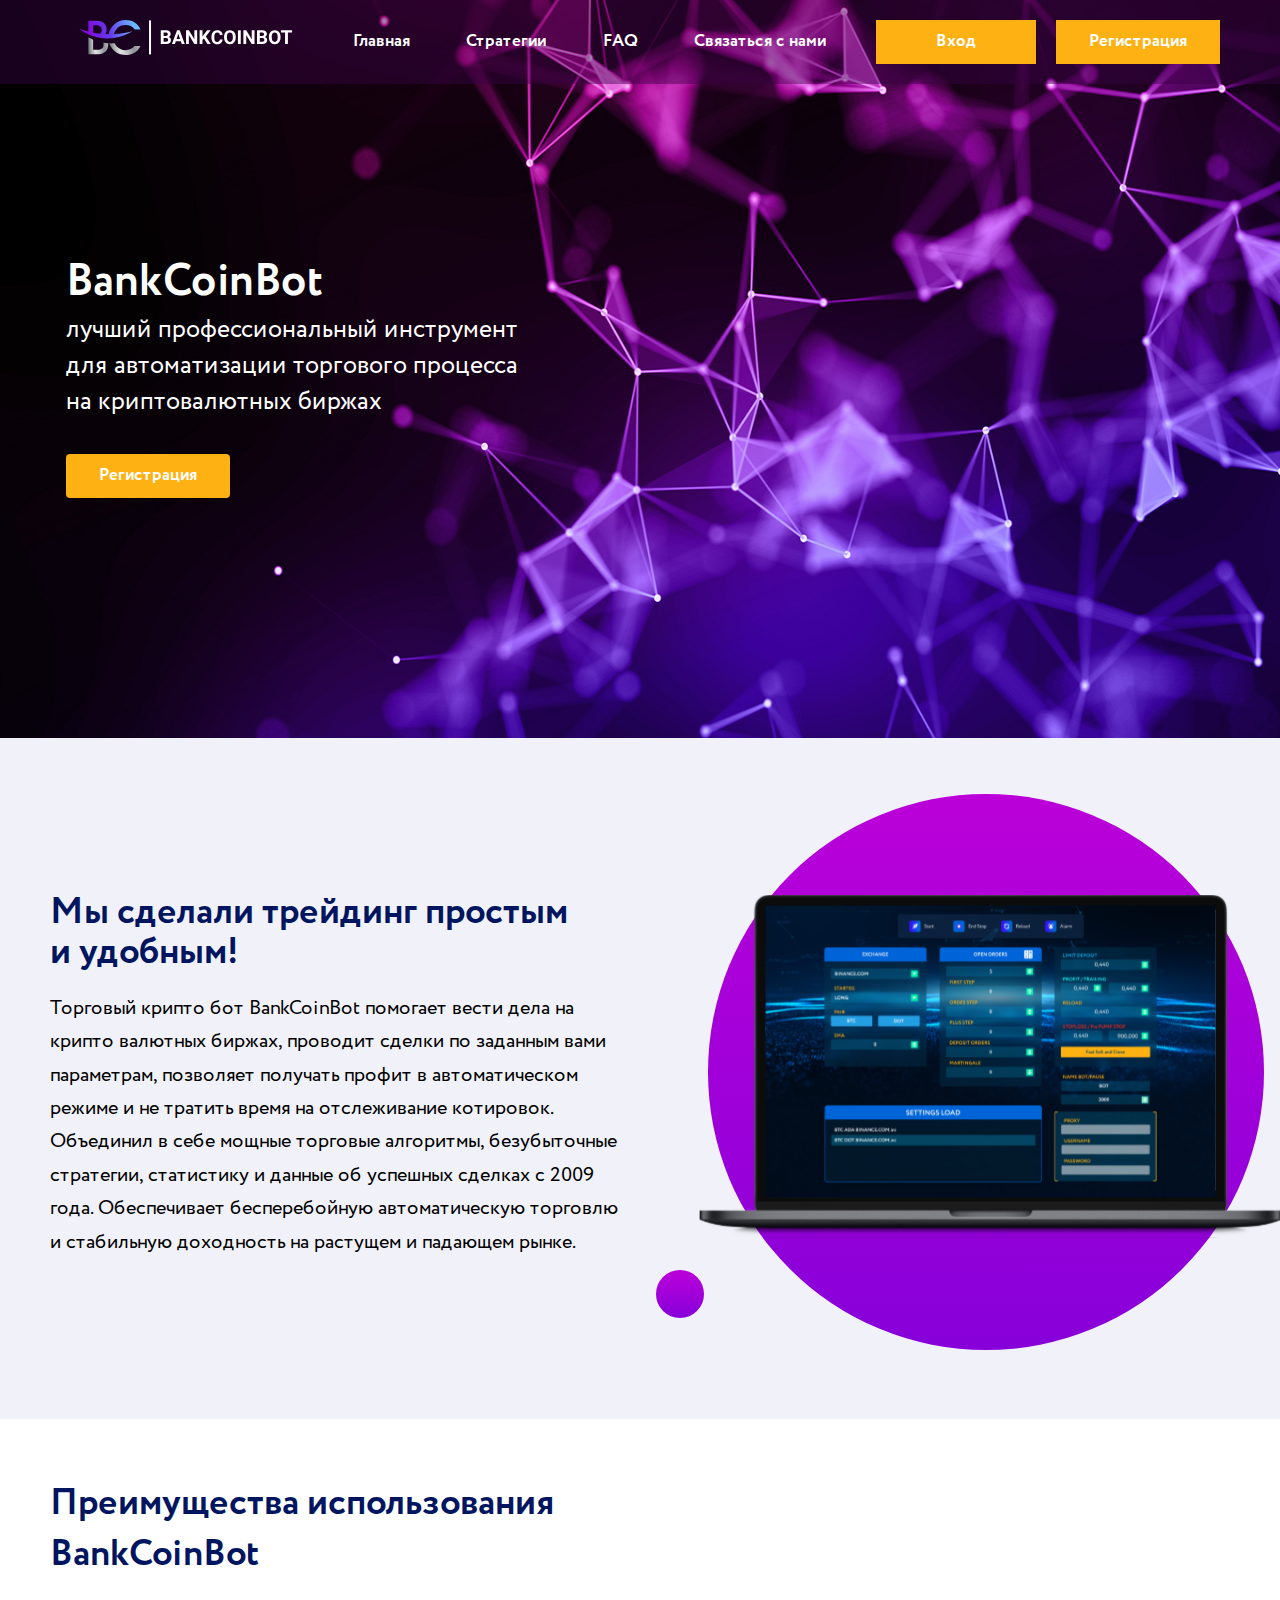
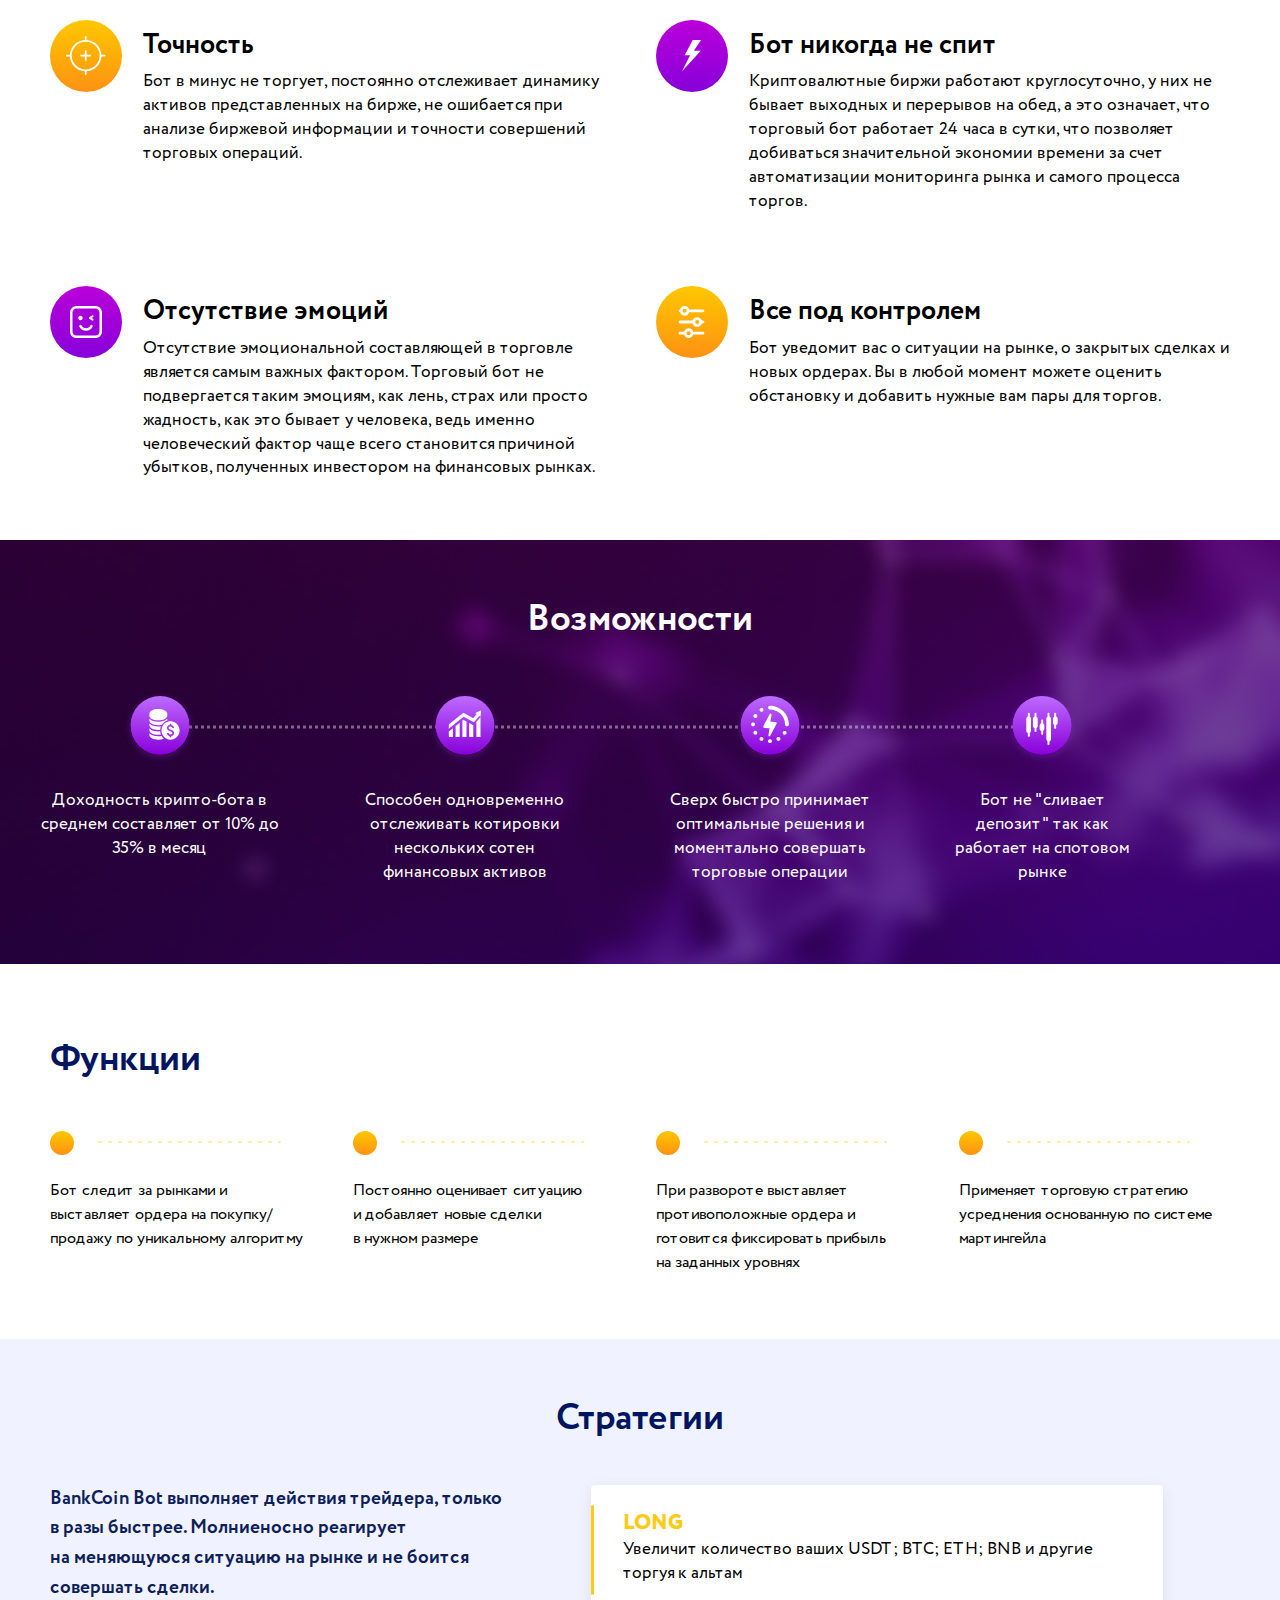
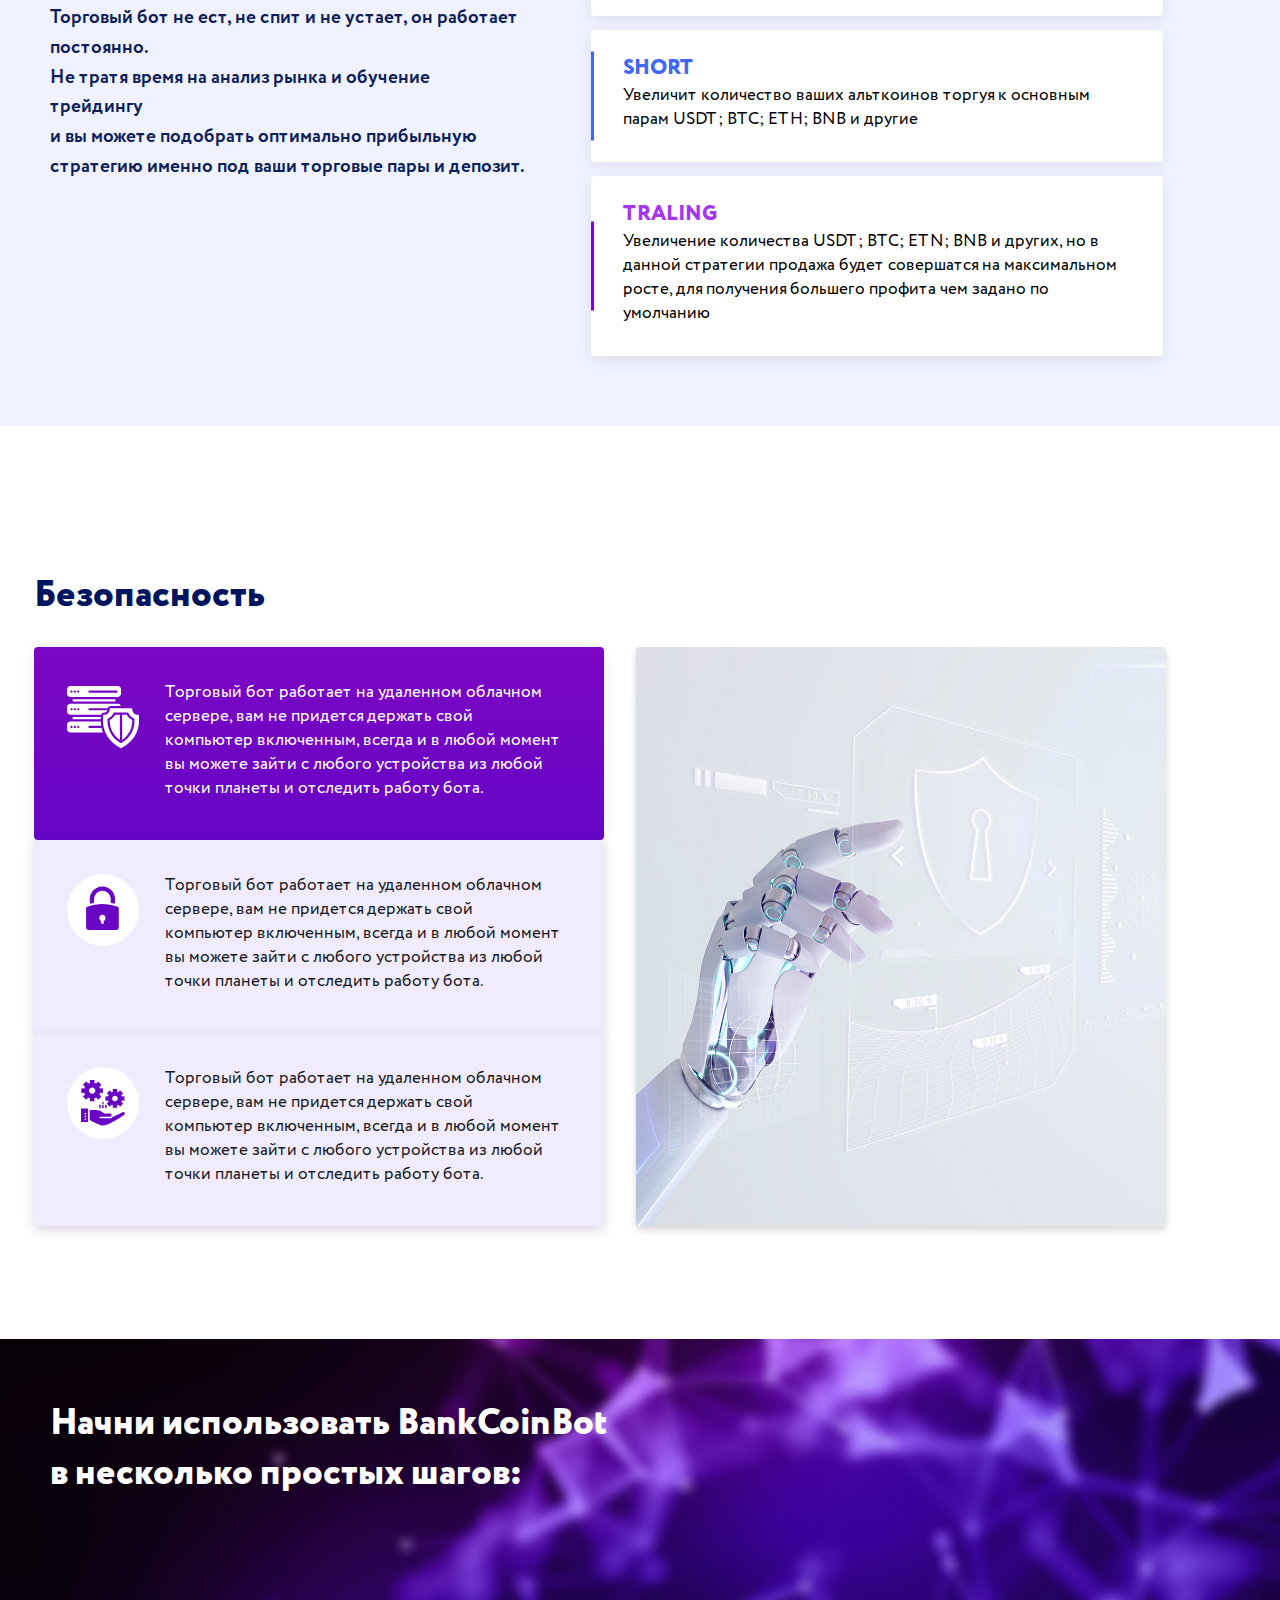
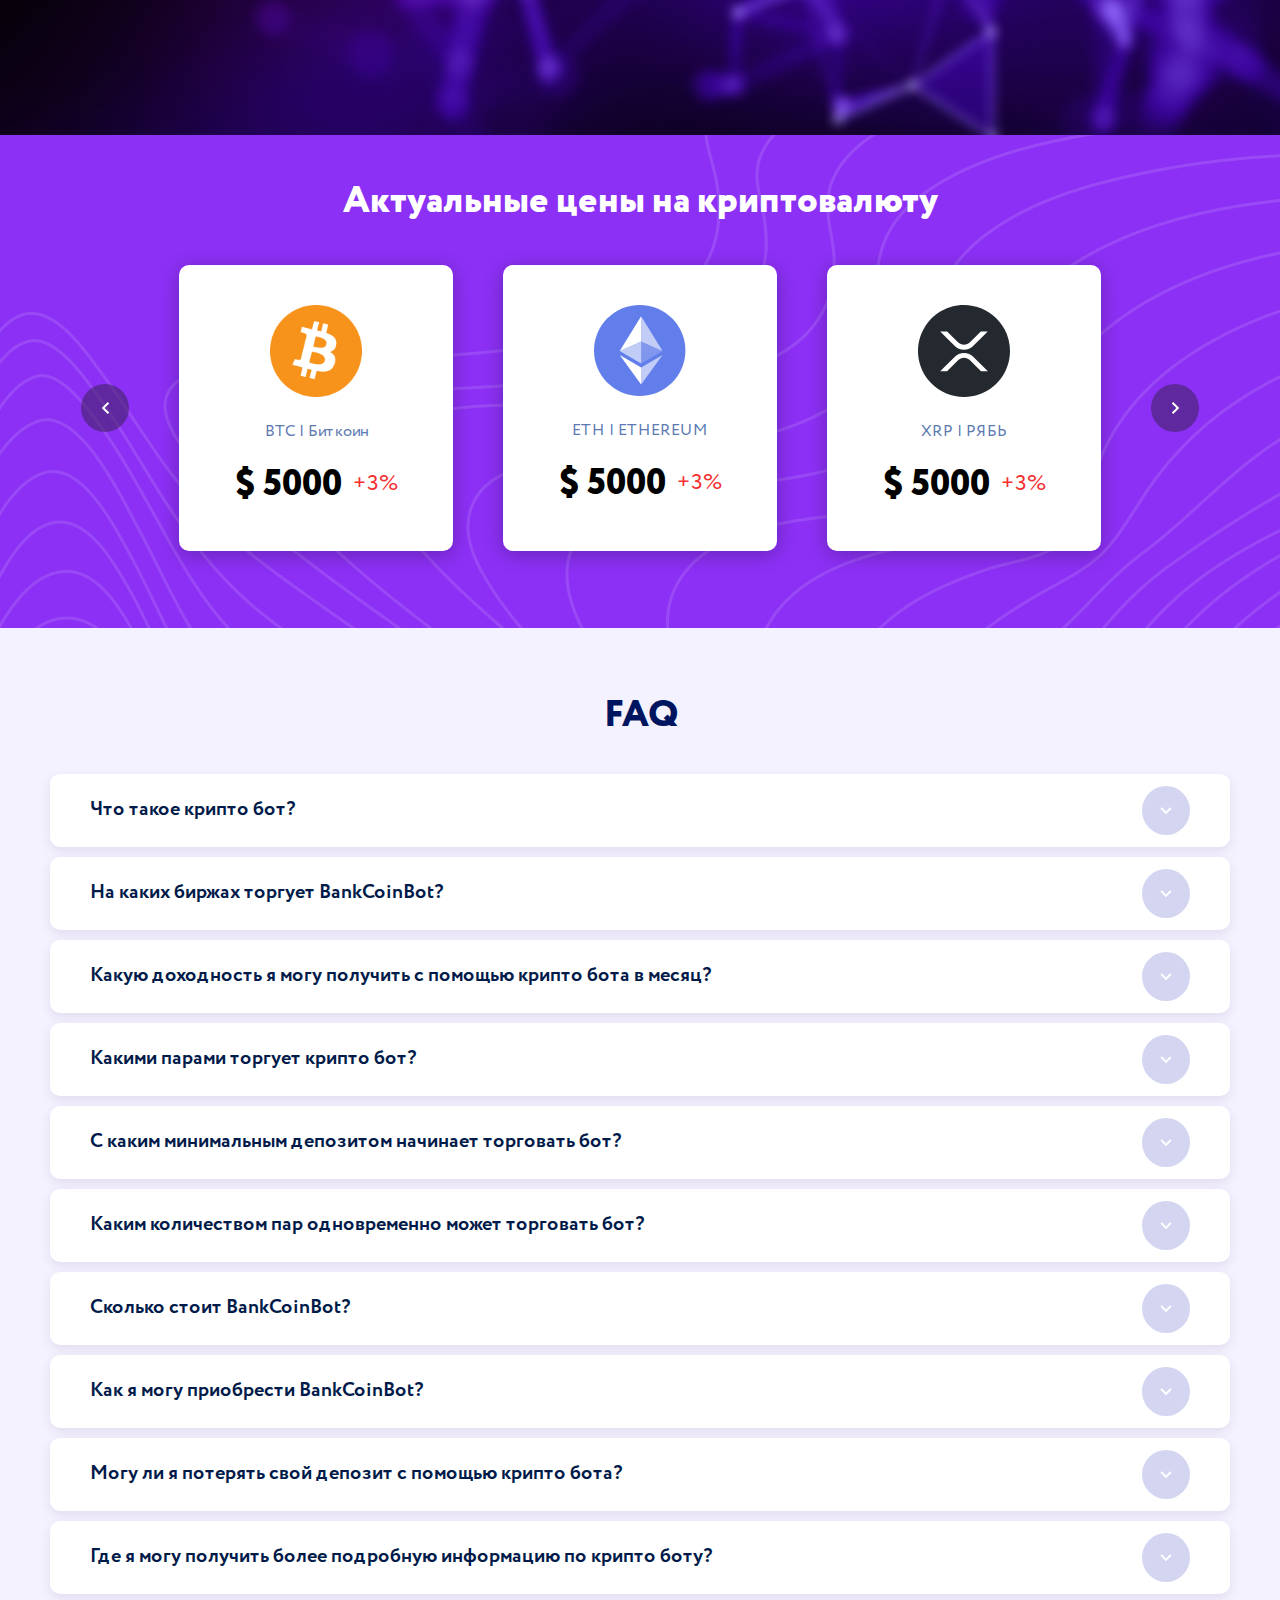
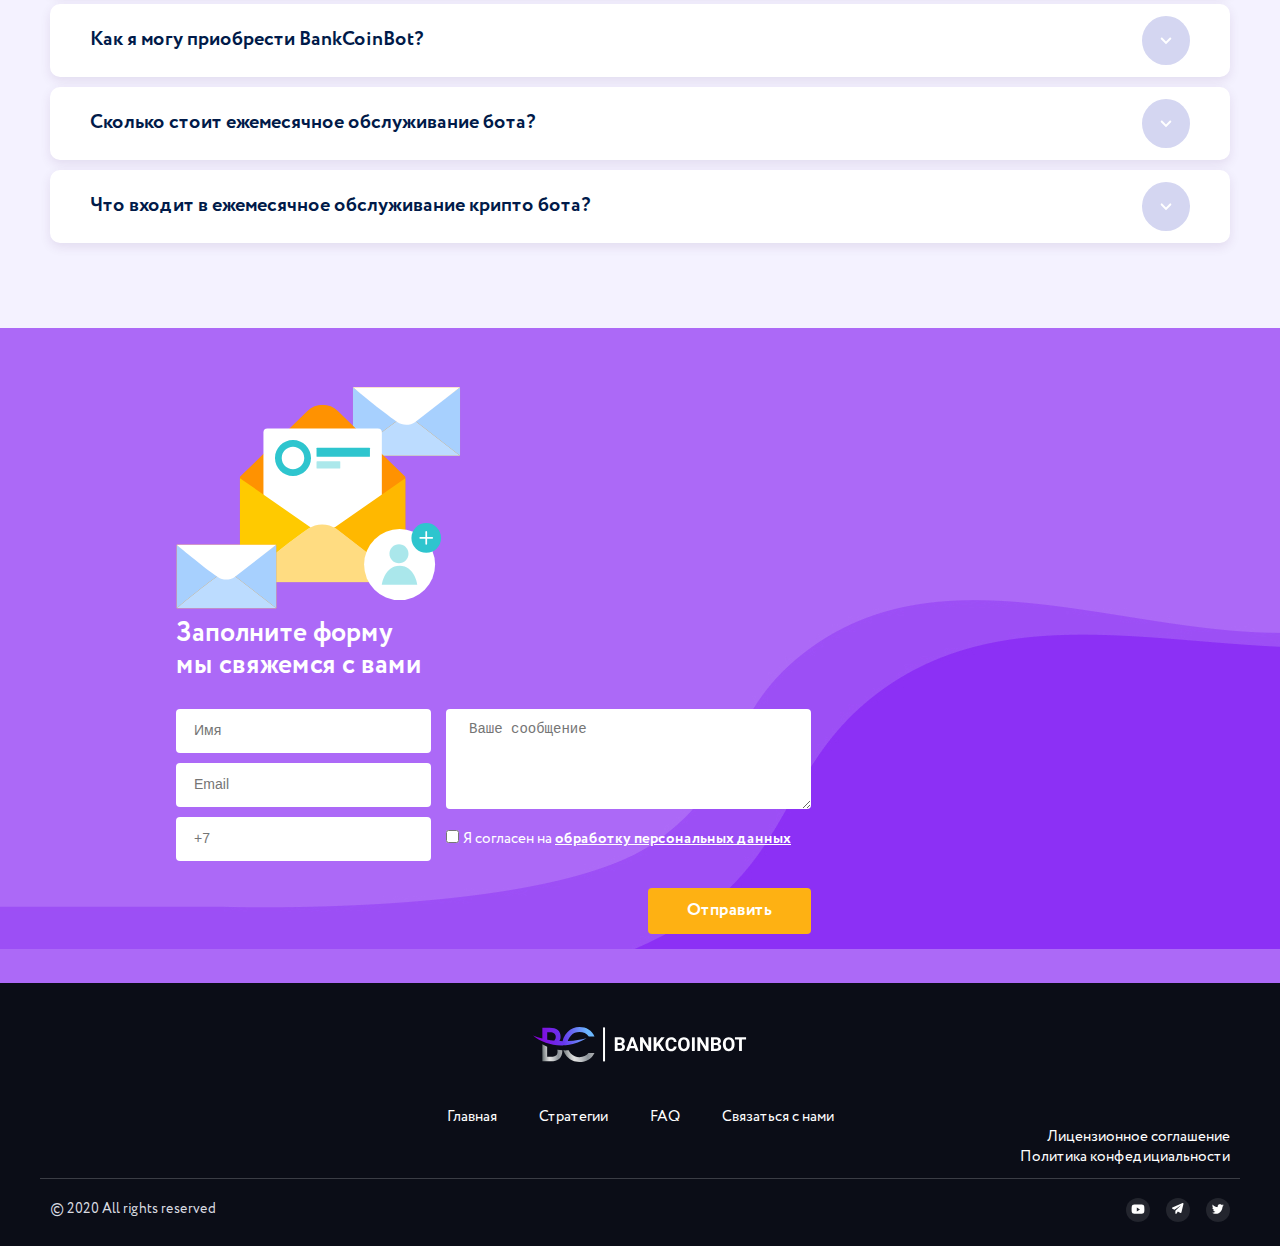
==== commit 9b8b563a: "commit 4" ====
--- a/index.html
+++ b/index.html
@@ -9,9 +9,9 @@
 <body>
 
     <header class="header">
-        <div class="image-wrapper">
-            <img src="./img/greating_bg.jpg" class="hero-img" />
-          </div>
+        <div class="header_image-wrapper">
+            <img src="./img/greating_bg.jpg" class="header-image-wrapper_img" />
+        </div>
         <div class="container">
             <div class="row">
                 <div class="col col-3">
--- a/styles/style.css
+++ b/styles/style.css
@@ -110,20 +110,19 @@
   max-width: 100%;
 }
 
-.image-wrapper {
+.header_image-wrapper {
   position: absolute;
   top: 0;
   left: 0;
   width: 100%;
-  height: 742px;
+  height: 1441px;
+  height: 1236px;
   z-index: -1;
-  pointer-events: none; 
-}
-
-.hero-img {
+}
+
+.header-image-wrapper_img {
   width: 100%;
   height: 100%;
-  object-fit: cover;
 }
 
 .header_nav {
@@ -230,13 +229,17 @@
   position: relative;
 }
 
+.possibilities .row {
+  max-width: 1101px;
+}
+
 .possibilities::before {
   content: '';
   position: absolute;
-  top: 45%;
-  left: 50%;
+  top: 44%;
+  left: 48%;
   transform: translate(-50%, -50%);
-  width: 1000px; 
+  width: 860px; 
   height: 1px;
   border-bottom: 3px dotted white; 
   opacity: 0.4; 
@@ -608,6 +611,7 @@
   font-size: 14px;
   line-height: 1.71;
   color: #A1A1A1;
+  outline: none;
 }
 
 .contact-form-left_area textarea {
@@ -620,11 +624,14 @@
   border-radius: 4px;
   border: none;
   margin-bottom: 10px;
+  outline: none;
 }
 
 .contact-form-left_area input {
  margin: 0;
 }
+
+
 
 .checkbox-container label {
   font-size: 15px;
@@ -693,7 +700,7 @@
   position: absolute;
   left: 50%; 
   top: -20px;
-  width: 1110px; 
+  width: 1200px; 
   height: 1px; 
   background-color: white; 
   opacity: 0.2; 
@@ -712,8 +719,12 @@
 }
 
 .footer-bottom-social_img {
-  padding: 7px;
+  text-align: center;
+  width: 24px;
+  height: 24px;
   border-radius: 100%;
   background: #23252E;
-  visibility: visible
-}+  visibility: visible;
+  max-width: 100%;
+}
+
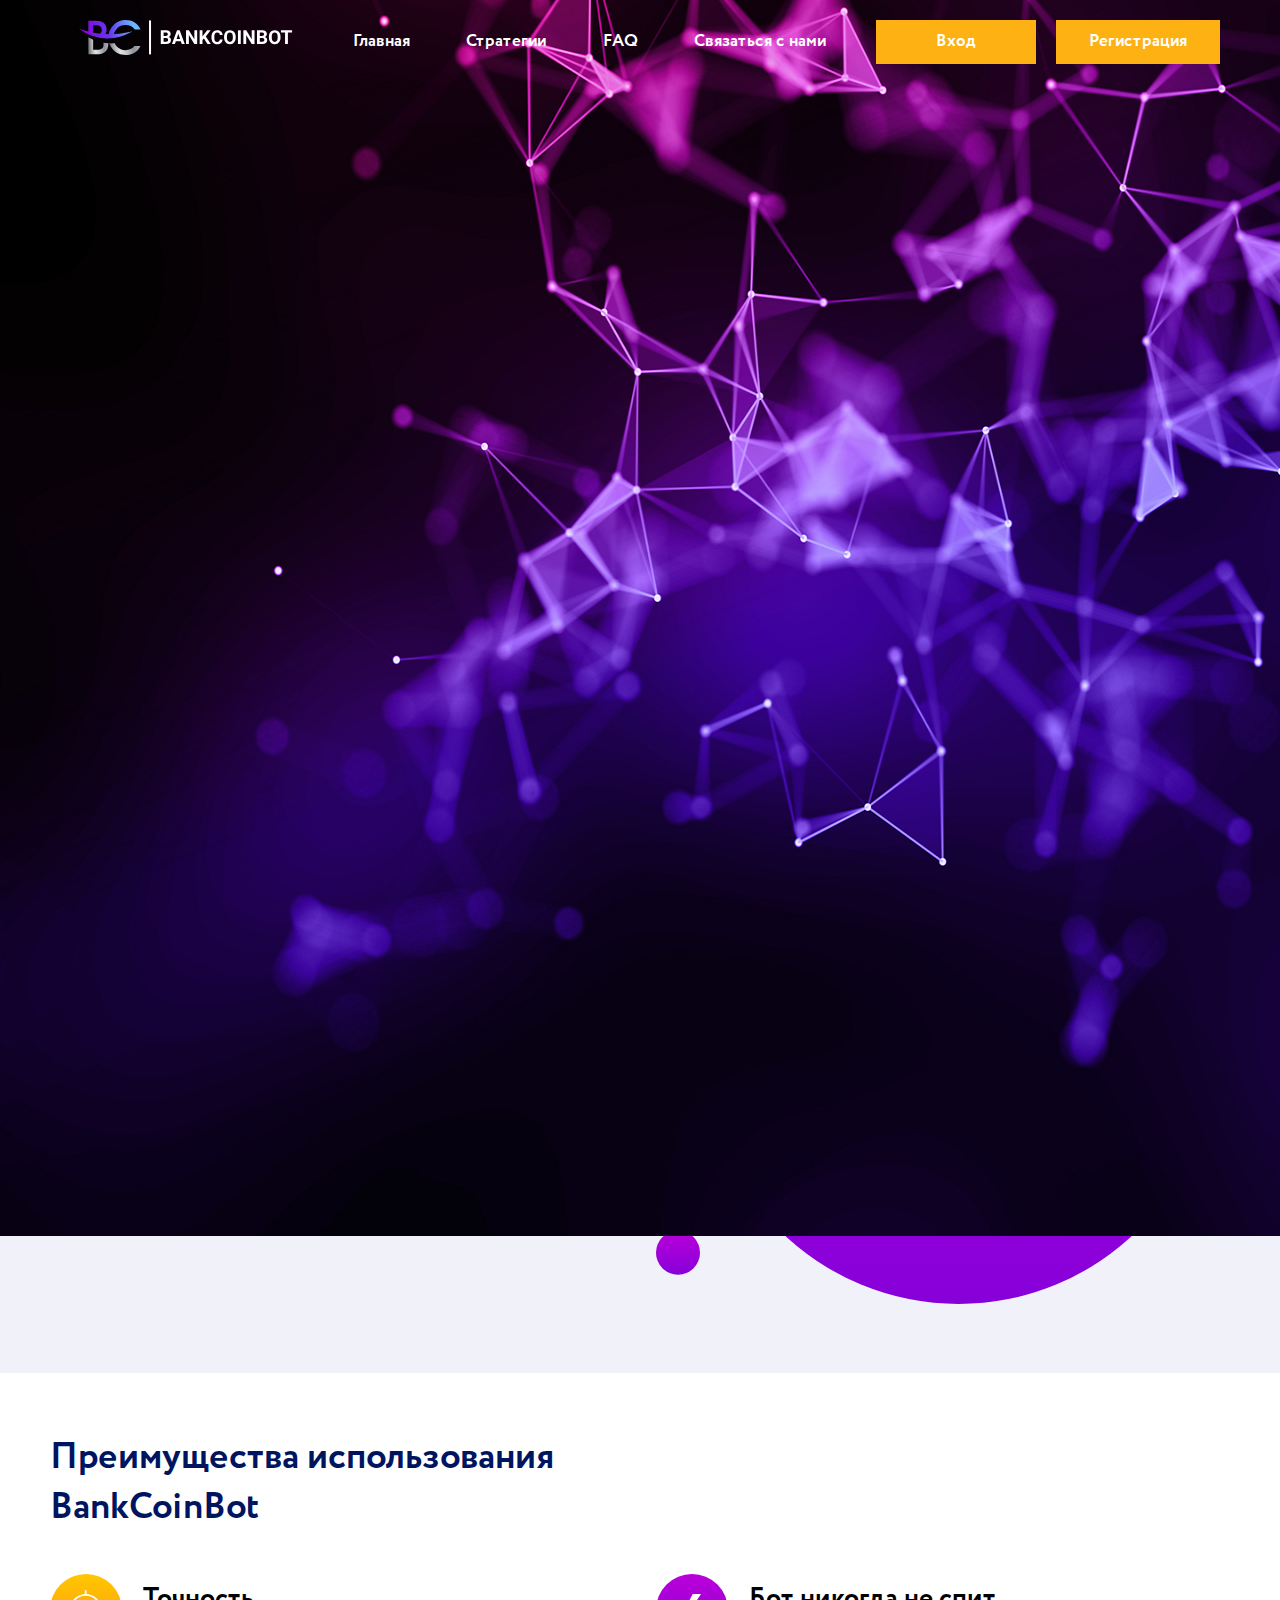
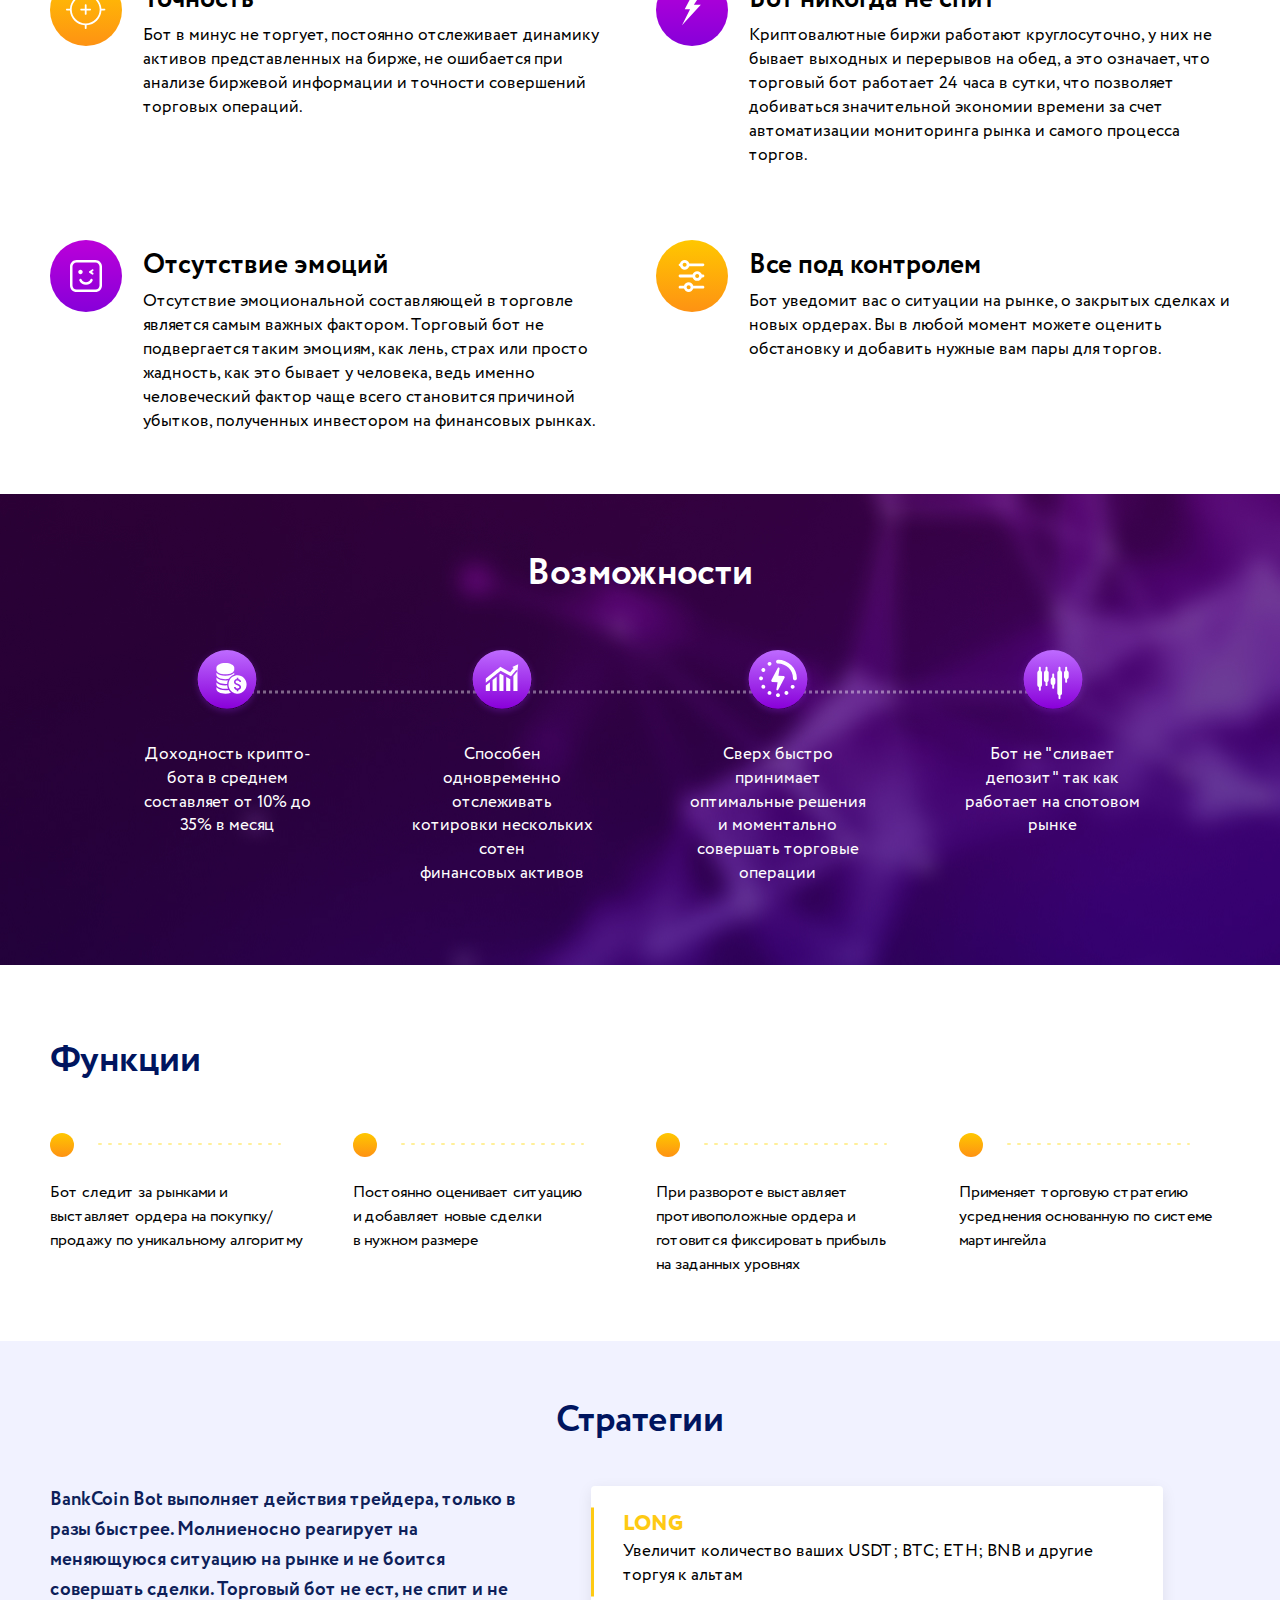
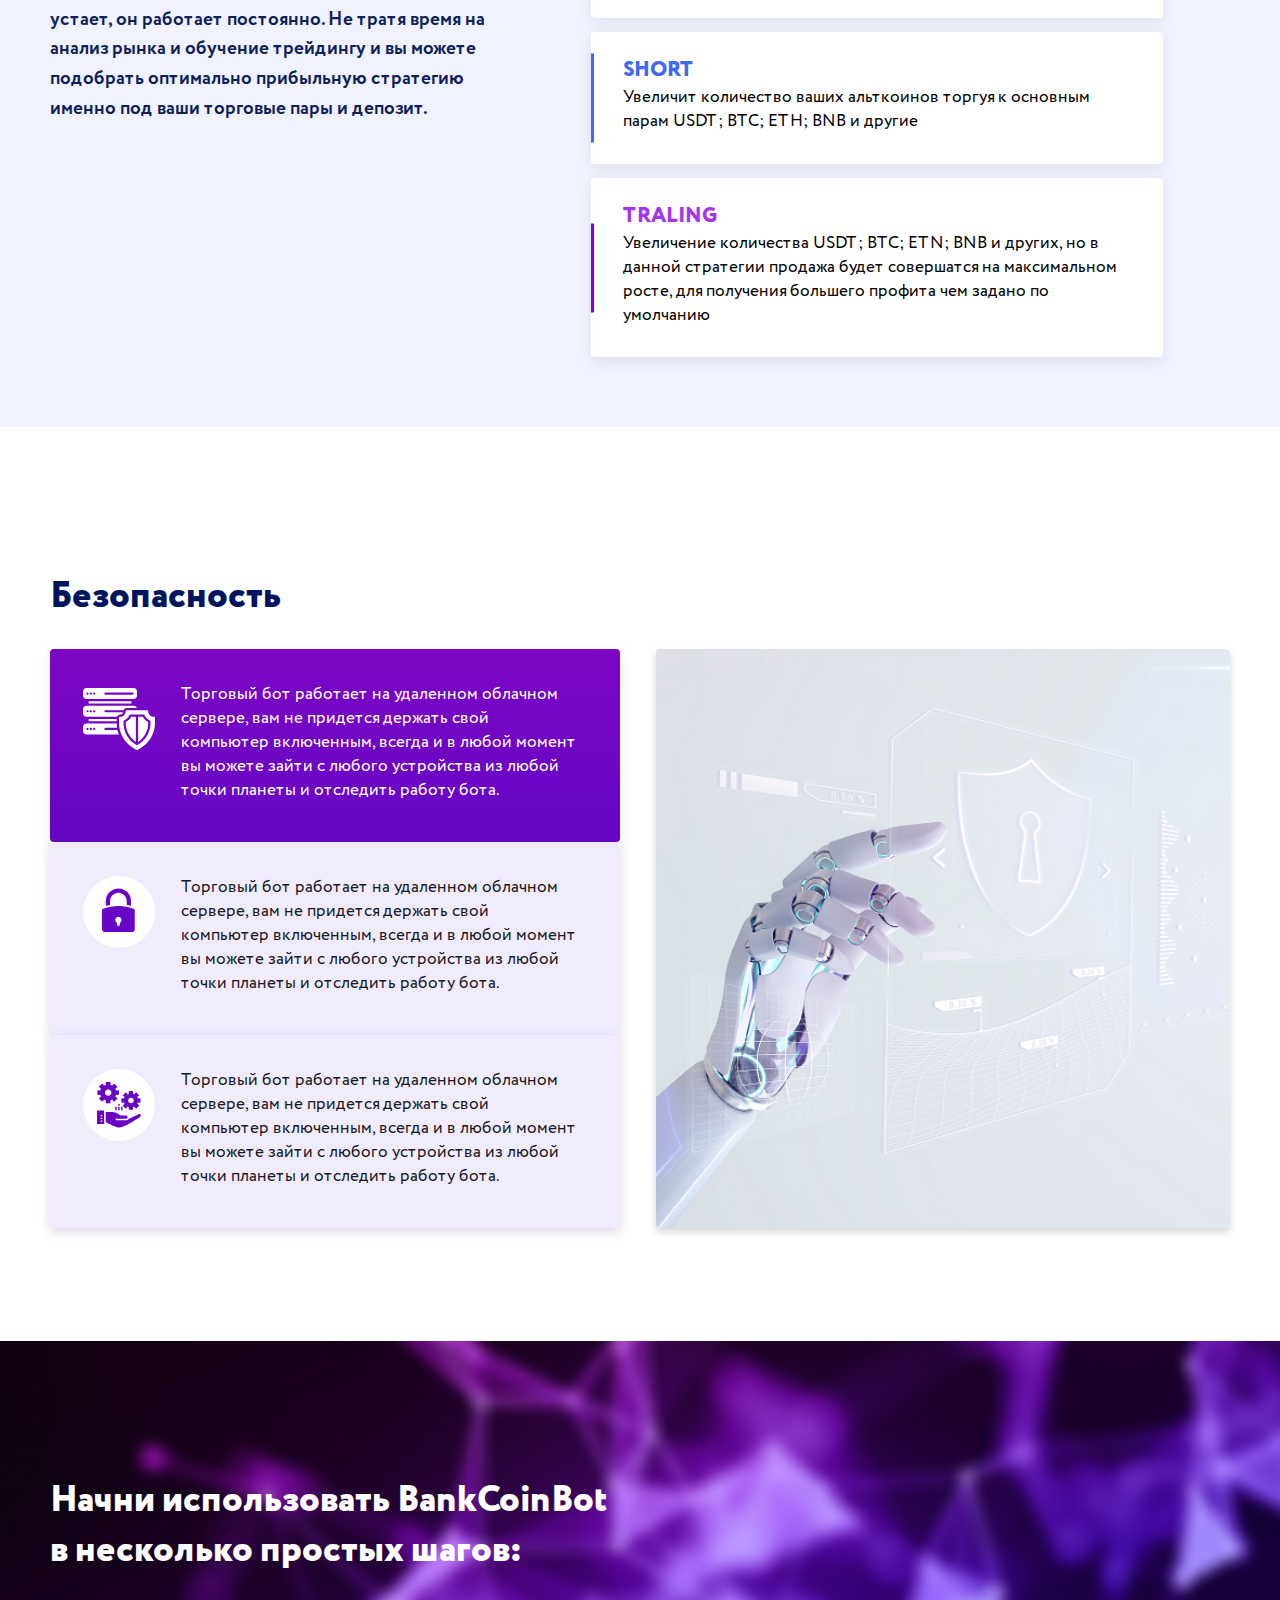
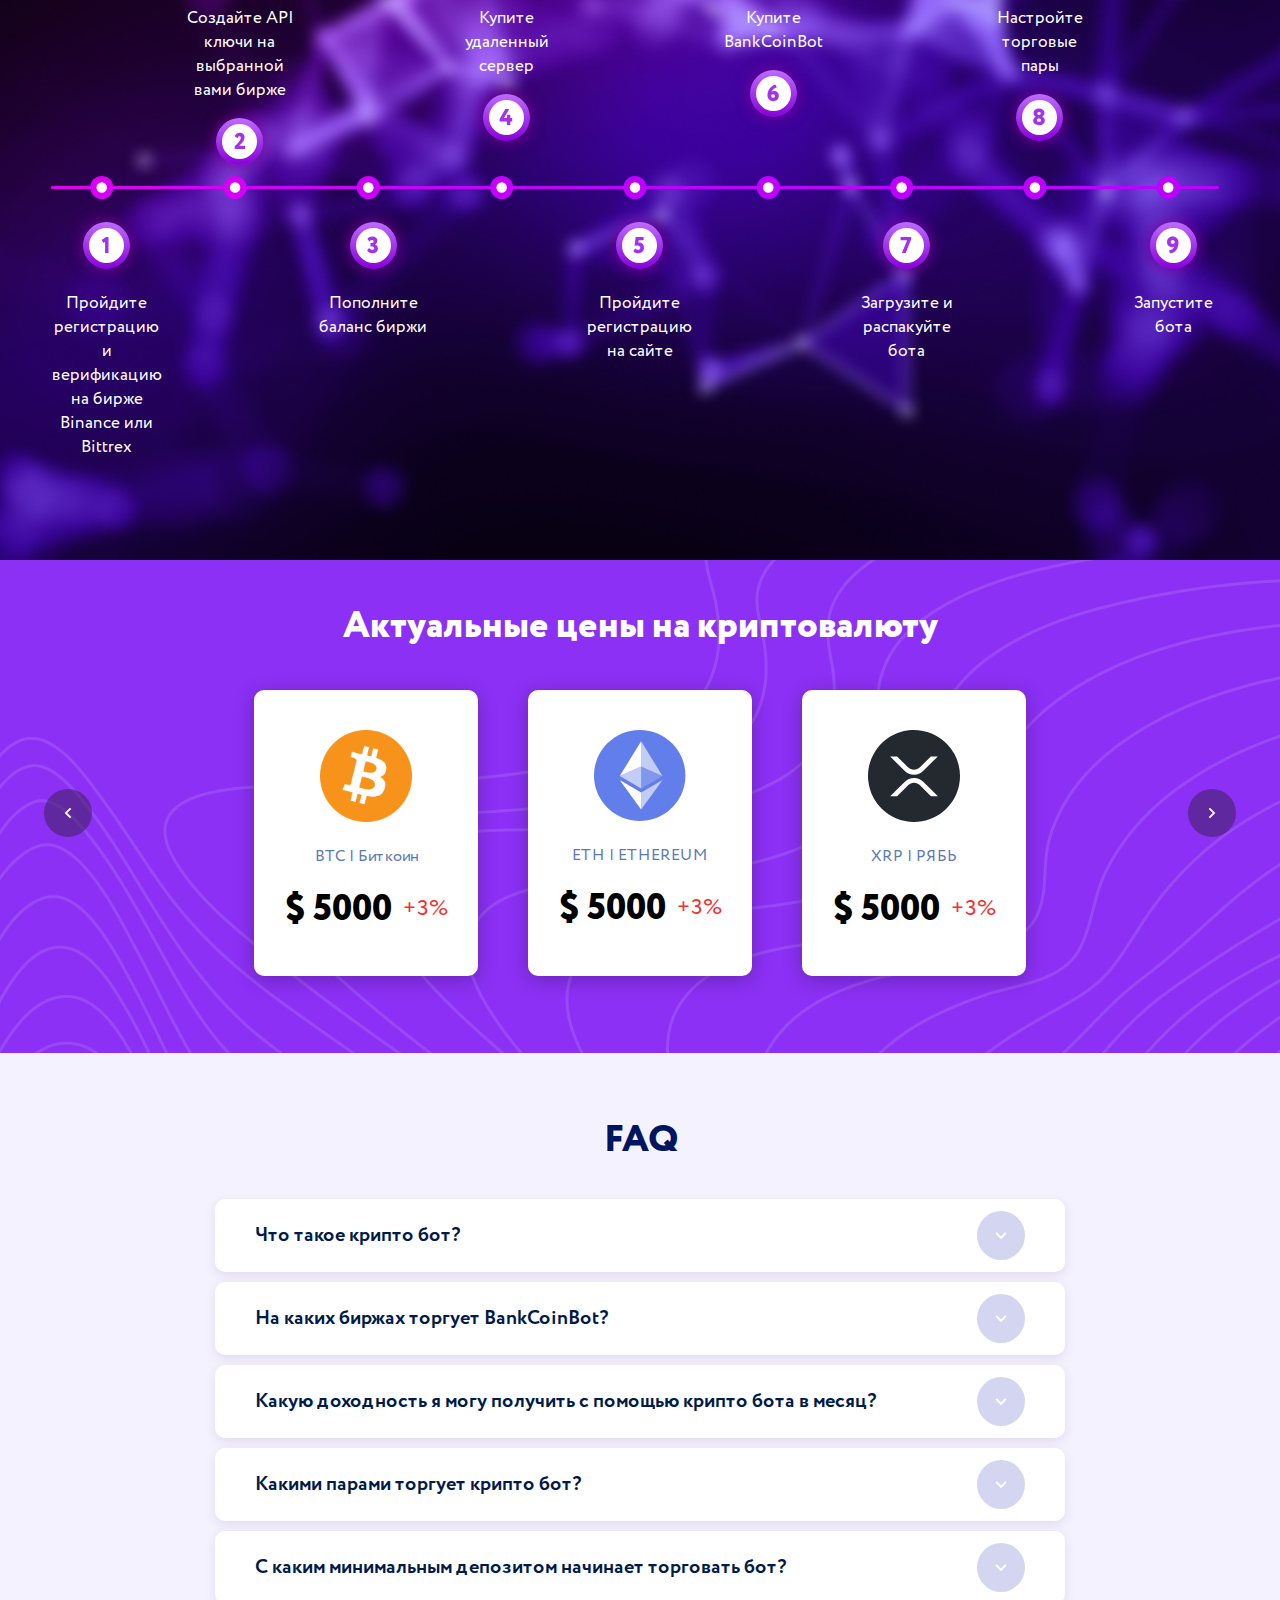
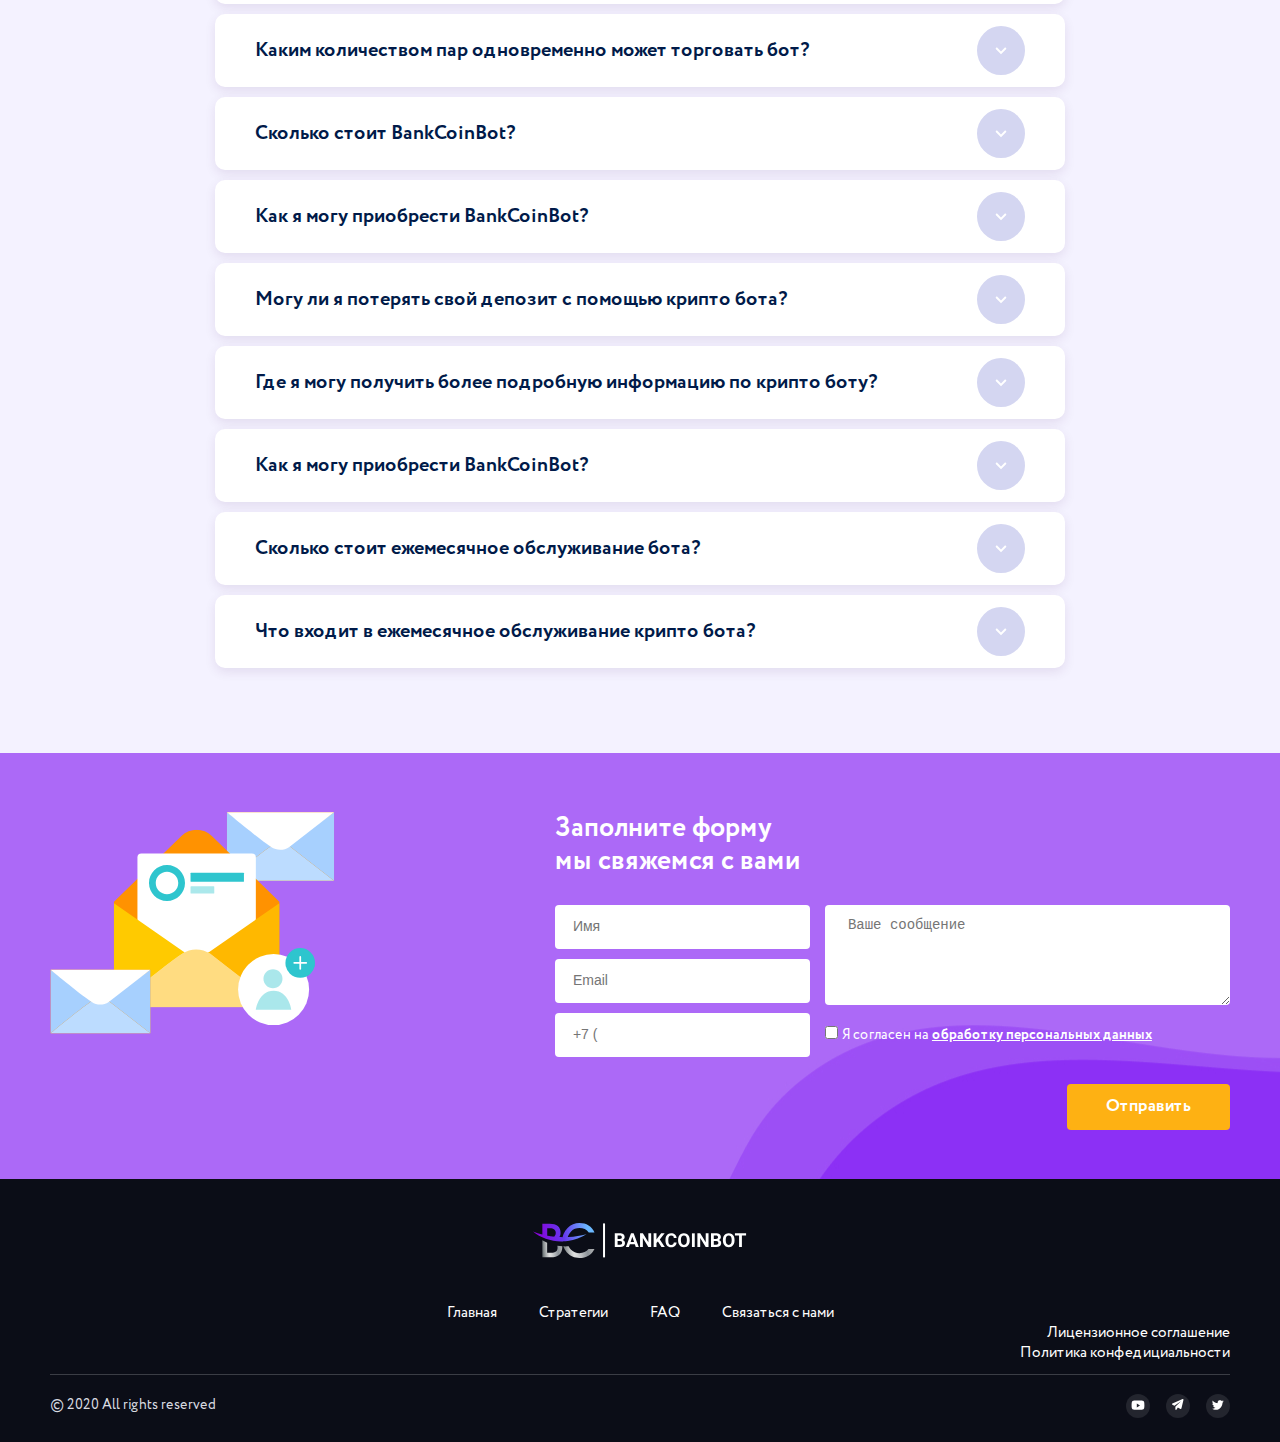
==== commit e0047599: "commit 9" ====
--- a/index.html
+++ b/index.html
@@ -5,6 +5,7 @@
     <meta name="viewport" content="width=device-width, initial-scale=1.0">
     <title>BankCoinBot</title>
     <link rel="stylesheet" href="./styles/style.css">
+    <link rel="stylesheet" href="./styles/media.css">
 </head>
 <body>
 
@@ -15,9 +16,9 @@
         <div class="container">
             <div class="row">
                 <div class="col col-3">
-                    <a href="#!"><img src="./img/header_logo.svg" alt=""></a>
-                </div>
-                <div class="col col-5 margin">
+                    <a href="#!"><img class="header_logo" src="./img/header_logo.svg" alt=""></a>
+                </div>
+                <div class="col col-5 margin desktop">
                     <nav class="header_nav">
                         <a href="#!">Главная</a>
                         <a href="#!">Стратегии</a>
@@ -25,19 +26,20 @@
                         <a href="#!">Связаться с нами</a>
                     </nav>
                 </div>
-                <div class="col col-4">
+                <div class="col col-4 desktop">
                     <div class="header_login">
                         <button class="btn">Вход</button>
                         <button class="btn">Регистрация</button>
                     </div>
                 </div>
+                <div class="mobile_hamburger"><img src="./img/hamburger-icon.png" alt=""></div>
             </div>
         </div>
     </header>
 
     <section class="greating">
         <div class="container">
-            <div class="col col-5">
+            <div class="col col-5 col-lg-8 col-md-11">
                 <div class="greating_title">
                     <h1>BankCoinBot</h1>
                     <p>лучший профессиональный инструмент для автоматизации торгового процесса на криптовалютных биржах</p>
@@ -50,14 +52,14 @@
     <section class="trading">
         <div class="container">
             <div class="row">
-                <div class="col col-6 margin">
+                <div class="col col-6 margin col-md-12">
                     <div class="trading_text">
                         <h2>Мы сделали трейдинг простым <br> и удобным!</h2>
-                        <p>Торговый крипто бот BankCoinBot помогает вести дела на <br> крипто валютных биржах, проводит сделки по заданным вами <br> параметрам, позволяет получать профит в автоматическом <br> режиме и не тратить время на отслеживание котировок. <br> Объединил в себе мощные торговые алгоритмы, безубыточные <br> стратегии, статистику и данные об успешных сделках с 2009 <br> года. Обеспечивает бесперебойную автоматическую торговлю <br> и стабильную доходность на растущем и падающем рынке.
+                        <p>Торговый крипто бот BankCoinBot помогает вести дела на крипто валютных биржах, проводит сделки по заданным вами параметрам, позволяет получать профит в автоматическом режиме и не тратить время на отслеживание котировок. Объединил в себе мощные торговые алгоритмы, безубыточные стратегии, статистику и данные об успешных сделках с 2009 года. Обеспечивает бесперебойную автоматическую торговлю и стабильную доходность на растущем и падающем рынке.
                         </p>
                     </div>
                 </div>
-                <div class="col col-6">
+                <div class="col col-6 margin-lg col-md-12">
                     <div class="trading_img">
                         <img src="./img/trading_laptop.svg" alt="">
                     </div>
@@ -70,7 +72,7 @@
         <div class="container">
             <h2>Преимущества использования<br> BankCoinBot</h2>
             <div class="row">
-                <div class="col col-6">
+                <div class="col col-6 col-md-12">
                     <div class="advantages_item">
                         <div class="advantages-item_img">
                             <img src="./img/advantages_icon-1.svg" alt="">
@@ -82,7 +84,7 @@
                         </div>
                     </div>
                 </div>
-                <div class="col col-6">
+                <div class="col col-6 col-md-12">
                     <div class="advantages_item">
                         <div class="advantages-item_img">
                             <img src="./img/advantages_icon-2.svg" alt="">
@@ -94,7 +96,7 @@
                         </div>
                     </div>
                 </div>
-                <div class="col col-6">
+                <div class="col col-6 col-md-12">
                     <div class="advantages_item">
                         <div class="advantages-item_img">
                             <img src="./img/advantages_icon-3.svg" alt="">
@@ -106,7 +108,7 @@
                         </div>
                     </div>
                 </div>
-                <div class="col col-6">
+                <div class="col col-6 col-md-12">
                     <div class="advantages_item">
                         <div class="advantages-item_img">
                             <img src="./img/advantages_icon-4.svg" alt="">
@@ -125,22 +127,30 @@
     <section class="possibilities">
         <div class="container">
             <h2>Возможности</h2>
-            <div class="row between">
-                <div class="possibilities_item">
-                    <img src="./img/possibilities_icon-1.svg" alt="">
-                    <p>Доходность крипто-бота в среднем составляет от 10% до 35% в месяц</p>
-                </div>
-                <div class="possibilities_item">
-                    <img src="./img/possibilities_icon-2.svg" alt="">
-                    <p>Способен одновременно отслеживать котировки нескольких сотен <br> финансовых активов</p>
-                </div>
-                <div class="possibilities_item">
-                    <img src="./img/possibilities_icon-3.svg" alt="">
-                    <p>Сверх быстро принимает оптимальные решения и моментально совершать торговые операции</p>
-                </div>
-                <div class="possibilities_item">
-                    <img src="./img/possibilities_icon-4.svg" alt="">
-                    <p>Бот не "сливает депозит" так как работает на спотовом рынке</p>
+            <div class="row between margin">
+                <div class="col col-3 col-md-6">
+                    <div class="possibilities_item">
+                        <img src="./img/possibilities_icon-1.svg" alt="">
+                        <p>Доходность крипто-бота в среднем составляет от 10% до 35% в месяц</p>
+                    </div>
+                </div>
+                <div class="col col-3 col-md-6">
+                    <div class="possibilities_item">
+                        <img src="./img/possibilities_icon-2.svg" alt="">
+                        <p>Способен одновременно отслеживать котировки нескольких сотен <br> финансовых активов</p>
+                    </div>
+                </div>
+                <div class="col col-3 col-md-6">
+                    <div class="possibilities_item">
+                        <img src="./img/possibilities_icon-3.svg" alt="">
+                        <p>Сверх быстро принимает оптимальные решения и моментально совершать торговые операции</p>
+                    </div>
+                </div>
+                <div class="col col-3 col-md-6">
+                    <div class="possibilities_item">
+                        <img src="./img/possibilities_icon-4.svg" alt="">
+                        <p>Бот не "сливает депозит" так как работает на спотовом рынке</p>
+                    </div>
                 </div>
             </div>
         </div>
@@ -150,25 +160,25 @@
         <div class="container">
             <h2>Функции</h2>
             <div class="row">
-                <div class="col col-3">
+                <div class="col col-3 col-md-6">
                     <div class="functions_item">
                         <img src="./img/functions_icon.svg" alt="">
                         <p>Бот следит за рынками и выставляет ордера на покупку/продажу по уникальному алгоритму</p>
                     </div>
                 </div>
-                <div class="col col-3">
+                <div class="col col-3 col-md-6">
                     <div class="functions_item">
                         <img src="./img/functions_icon.svg" alt="">
                         <p>Постоянно оценивает ситуацию<br> и добавляет новые сделки <br> в нужном размере</p>
                     </div>
                 </div>
-                <div class="col col-3">
+                <div class="col col-3 col-md-6">
                     <div class="functions_item">
                         <img src="./img/functions_icon.svg" alt="">
                         <p>При развороте выставляет противоположные ордера и готовится фиксировать прибыль <br> на заданных уровнях</p>
                     </div>
                 </div>
-                <div class="col col-3">
+                <div class="col col-3 col-md-6">
                     <div class="functions_item">
                         <img src="./img/functions_icon.svg" alt="">
                         <p>Применяет торговую стратегию усреднения основанную по системе мартингейла
@@ -184,8 +194,8 @@
             <h2>Стратегии</h2>
             <div class="strategies_wrap">
                 <div class="strategies-wrap_left">
-                    <p>BankCoin Bot выполняет действия трейдера, только<br> в разы быстрее. Молниеносно реагирует<br> на меняющуюся ситуацию на рынке и не боится<br> совершать сделки.<br> Торговый бот не ест, не спит и не устает, он работает<br> постоянно.<br>
-                        Не тратя время на анализ рынка и обучение трейдингу<br> и вы можете подобрать оптимально прибыльную<br> стратегию именно под ваши торговые пары и депозит.
+                    <p>BankCoin Bot выполняет действия трейдера, только в разы быстрее. Молниеносно реагирует на меняющуюся ситуацию на рынке и не боится совершать сделки. Торговый бот не ест, не спит и не устает, он работает постоянно.
+                        Не тратя время на анализ рынка и обучение трейдингу и вы можете подобрать оптимально прибыльную стратегию именно под ваши торговые пары и депозит.
                     </p>
                 </div>
                 <div class="strategies-wrap_right">
@@ -209,26 +219,32 @@
     <section class="safety">
         <div class="container">
             <div class="row">
-                <h2>Безопасность</h2>
-            </div>
-
-            <div class="row">
-                <div class="safety_left">
-                    <div class="safety-left_item">
-                        <div><img src="./img/safety_icon-1.svg" alt=""></div>
-                        <p>Торговый бот работает на удаленном облачном сервере, вам не придется держать свой компьютер включенным, всегда и в любой момент вы можете зайти с любого устройства из любой точки планеты и отследить работу бота. </p>
-                    </div>
-                    <div class="safety-left_item">
-                        <div><img src="./img/safety_icon-2.svg" alt=""></div>
-                        <p>Торговый бот работает на удаленном облачном сервере, вам не придется держать свой компьютер включенным, всегда и в любой момент вы можете зайти с любого устройства из любой точки планеты и отследить работу бота. </p>
-                    </div>
-                    <div class="safety-left_item">
-                        <div><img src="./img/safety_icon-3.svg" alt=""></div>
-                        <p>Торговый бот работает на удаленном облачном сервере, вам не придется держать свой компьютер включенным, всегда и в любой момент вы можете зайти с любого устройства из любой точки планеты и отследить работу бота. </p>
-                    </div>
-                  
-                </div>
-                 <img class="safety_hand" src="./img/safety_hand.jpg" alt="">
+                <div class="col">
+                    <h2>Безопасность</h2>
+                </div>
+            </div>
+
+            <div class="row">
+                <div class="col col-6 col-md-12">
+                    <div class="safety_left">
+                        <div>
+                            <div class="safety-left_item">
+                                <div><img src="./img/safety_icon-1.svg" alt=""></div>
+                                <p>Торговый бот работает на удаленном облачном сервере, вам не придется держать свой компьютер включенным, всегда и в любой момент вы можете зайти с любого устройства из любой точки планеты и отследить работу бота. </p>
+                            </div>
+                            <div class="safety-left_item">
+                                <div><img src="./img/safety_icon-2.svg" alt=""></div>
+                                <p>Торговый бот работает на удаленном облачном сервере, вам не придется держать свой компьютер включенным, всегда и в любой момент вы можете зайти с любого устройства из любой точки планеты и отследить работу бота. </p>
+                            </div>
+                        </div>
+                        <div class="safety-left_item">
+                            <div><img src="./img/safety_icon-3.svg" alt=""></div>
+                            <p>Торговый бот работает на удаленном облачном сервере, вам не придется держать свой компьютер включенным, всегда и в любой момент вы можете зайти с любого устройства из любой точки планеты и отследить работу бота. </p>
+                        </div>
+                    
+                    </div>
+                </div>
+                 <div class="col col-6 col-md-12"><img class="safety_hand" src="./img/safety_hand.jpg" alt=""></div>
             </div>
         </div>
     </section>
@@ -236,36 +252,121 @@
     <section class="steps">
         <div class="container">
             <h2>Начни использовать BankCoinBot<br>в несколько простых шагов:</h2>
+            <div class="row">
+                <div class="col col-12 desktop">
+                    <img class="steps_line" src="./img/steps_line.svg" alt="">
+                    <ul class="steps_list">
+                        <li>
+                          <img src="./img/steps_icon-1.svg" alt="">
+                          <p>Пройдите регистрацию <br>и верификацию на бирже Binance или Bittrex</p>
+                        </li>
+                        <li>
+                            <p>Создайте API ключи на выбранной вами бирже</p>
+                          <img src="./img/steps_icon-2.svg" alt="">
+                        </li>
+                        <li>
+                          <img src="./img/steps_icon-3.svg" alt="">
+                          <p>Пополните баланс биржи</p>
+                        </li>
+                        <li>
+                            <p>Купите удаленный сервер</p>
+                          <img src="./img/steps_icon-4.svg" alt="">
+                        </li>
+                        <li>
+                          <img src="./img/steps_icon-5.svg" alt="">
+                          <p>Пройдите регистрацию на сайте</p>
+                        </li>
+                        <li>
+                            <p>Купите <br>BankCoinBot</p>
+                          <img src="./img/steps_icon-6.svg" alt="">
+                        </li>
+                        <li>
+                          <img src="./img/steps_icon-7.svg" alt="">
+                          <p>Загрузите и распакуйте бота</p>
+                        </li>
+                        <li>
+                            <p>Настройте торговые пары</p>
+                          <img src="./img/steps_icon-8.svg" alt="">
+                        </li>
+                        <li>
+                          <img src="./img/steps_icon-9.svg" alt="">
+                          <p>Запустите бота</p>
+                        </li>
+                      </ul>
+                </div>
+                <div class="col col-12 steps_mobile ">
+                    <img class="steps_line" src="./img/steps_line-mobile.png" alt="">
+                    
+                    <ul class="steps_list">
+                        <li>
+                          <img src="./img/steps_icon-1.svg" alt="">
+                          <p>Пройдите регистрацию <br>и верификацию на бирже Binance или Bittrex</p>
+                        </li>
+                        <li>
+                            <img src="./img/steps_icon-2.svg" alt="">
+                            <p>Создайте API ключи на выбранной вами бирже</p>
+                        </li>
+                        <li>
+                          <img src="./img/steps_icon-3.svg" alt="">
+                          <p>Пополните баланс биржи</p>
+                        </li>
+                        <li>
+                            <img src="./img/steps_icon-4.svg" alt="">
+                            <p>Купите удаленный сервер</p>
+                        </li>
+                        <li>
+                          <img src="./img/steps_icon-5.svg" alt="">
+                          <p>Пройдите регистрацию на сайте</p>
+                        </li>
+                        <li>
+                            <img src="./img/steps_icon-6.svg" alt="">
+                            <p>Купите <br>BankCoinBot</p>
+                        </li>
+                        <li>
+                          <img src="./img/steps_icon-7.svg" alt="">
+                          <p>Загрузите и распакуйте бота</p>
+                        </li>
+                        <li>
+                            <img src="./img/steps_icon-8.svg" alt="">
+                            <p>Настройте торговые пары</p>
+                        </li>
+                        <li>
+                          <img src="./img/steps_icon-9.svg" alt="">
+                          <p>Запустите бота</p>
+                        </li>
+                      </ul>
+                </div>
+            </div>
         </div>
     </section>
 
     <section class="crypto-prices">
         <div class="container">
             <h2>Актуальные цены на криптовалюту</h2>
-            
             <div class="crypto-prices_cards">
-                <div class="crypto-prices_btn">
-                    <img src="./img/button_left.svg" alt="">
-                </div>
-                <div class="crypto-prices-cards_item">
+                
+                <div class="hidden-md  crypto-prices-cards_item">
                     <img src="./img/crypto-prices_icon-1.svg" alt="">
                     <p class="crypto-prices-cards-item_text" >BTC | Биткоин</p>
                     <div class="crypto-prices-cards-item_price">$ 5000<span>+3%</span></div>
-
                 </div>
                 <div class="crypto-prices-cards_item">
                     <img src="./img/crypto-prices_icon-2.svg" alt="">
                     <p class="crypto-prices-cards-item_text" >ETH | ETHEREUM</p>
                     <div class="crypto-prices-cards-item_price">$ 5000<span>+3%</span></div>
                 </div>
-                <div class="crypto-prices-cards_item">
+                <div class="hidden-sm crypto-prices-cards_item">
                     <img src="./img/crypto-prices_icon-3.svg" alt="">
                     <p class="crypto-prices-cards-item_text" >XRP | РЯБЬ</p>
                     <div class="crypto-prices-cards-item_price">$ 5000<span>+3%</span></div>
                 </div>
-                <div class="crypto-prices_btn">
-                    <img src="./img/button_right.svg" alt="">
-                </div>
+                
+            </div>
+            <div class="crypto-prices_btn crypto-prices_btn-right">
+                <img src="./img/button_right.svg" alt="">
+            </div>
+            <div class="crypto-prices_btn crypto-prices_btn-left">
+                <img src="./img/button_left.svg" alt="">
             </div>
         </div>
     </section>
@@ -292,28 +393,48 @@
 
     <section class="contact-form">
         <div class="container">
-            <div class="row between">
-                <div class="contact-form_right">
-                    <img src="./img/contact-form_img.svg" alt="">
-                </div>
-                <div class="contact-form_left">
-                    <h2>Заполните форму<br> мы свяжемся с вами</h2>
-                   <form action="">
-                        <div class="contact-form-left_input">
-                            <input type="text" placeholder="Имя">
-                            <input type="email" placeholder="Email">
-                            <input type="number" placeholder="+7">
-                        </div>
-                        <div class="contact-form-left_area">
-                            <textarea name="123" id="" placeholder="Ваше сообщение"></textarea>
-                            <div class="checkbox-container">
-                                <input type="checkbox">
-                                <label>Я согласен на <a href="">обработку персональных данных</a></label>
+            <div class="row">
+                <div class="col col-5 col-xl-4 col-md-12">
+                    <div class="contact-form_right">
+                        <img src="./img/contact-form_img.svg" alt="">
+                    </div>
+                </div>
+                <div class="col col-7 col-xl-8 col-md-12">
+                    <div class="contact-form_left mobile-sm">
+                        <h2>Заполните форму<br> мы свяжемся с вами</h2>
+                       <form  action="">
+                                <input type="text" placeholder="Имя">
+                                <input type="email" placeholder="Email">
+                                <input type="number" placeholder="+7 (">
+                             <div class="contact-form-left_area">
+                                <textarea name="123" id="" placeholder="Ваше сообщение"></textarea>
+                                <div class="checkbox-container">
+                                    <input type="checkbox">
+                                    <label>Я согласен на <a href="">обработку персональных данных</a></label>
+                                </div>
+                                <button class="btn btn-border">Отправить</button>
                             </div>
-                            <button class="btn btn-border">Отправить</button>
-                        </div>
-                   </form>
-                
+                       </form>
+                    </div>
+
+                    <div class="contact-form_left desktop-sm">
+                        <h2>Заполните форму<br> мы свяжемся с вами</h2>
+                       <form  action="">
+                            <div class="contact-form-left_input">
+                                <input type="text" placeholder="Имя">
+                                <input type="email" placeholder="Email">
+                                <input type="number" placeholder="+7 (">
+                            </div>
+                            <div class="contact-form-left_area">
+                                <textarea name="123" id="" placeholder="Ваше сообщение"></textarea>
+                                <div class="checkbox-container">
+                                    <input type="checkbox">
+                                    <label>Я согласен на <a href="">обработку персональных данных</a></label>
+                                </div>
+                                <button class="btn btn-border">Отправить</button>
+                            </div>
+                       </form>
+                    </div>
                 </div>
             </div>
         </div>
--- a/styles/style.css
+++ b/styles/style.css
@@ -1,6 +1,5 @@
 @import url('./font.css');
 @import url('./grid.css');
-@import url('./media.css');
 
 
 :root {
@@ -59,7 +58,7 @@
 }
 
 img {
-  /* max-width: 100%; */
+  max-width: 100%;
 }
 
 p {
@@ -88,11 +87,16 @@
   border-radius: 4px;
 }
 
+.btn-black {
+  background: #281C02;
+}
+
 .container {
   max-width: 1212px;
   width: 100%;
   margin: 0 auto;
   padding: 0 16px;
+  /* margin: 0 auto */
 }
 
 /* *_______________header_______________* */
@@ -103,11 +107,16 @@
   color: var(--color-white);
   text-align: center;
   background: #3703456E;
+  z-index: 2;
 }
 
 .header a {
   display: inline-block;
   max-width: 100%;
+}
+
+.header_logo {
+  min-width: 213px;
 }
 
 .header_image-wrapper {
@@ -115,7 +124,6 @@
   top: 0;
   left: 0;
   width: 100%;
-  height: 1441px;
   height: 1236px;
   z-index: -1;
 }
@@ -148,11 +156,12 @@
   min-width: 160px;
 }
 
+
+
 /* *_______________greating_______________* */
 .greating {
   color: var(--color-white);
-  padding-top: 174px;
-  padding-bottom: 240px;
+  padding: 174px 0 240px;
 }
 
 .greating_title h1 {
@@ -236,14 +245,14 @@
 .possibilities::before {
   content: '';
   position: absolute;
-  top: 44%;
-  left: 48%;
+  top: 42%;
+  left: 50%;
   transform: translate(-50%, -50%);
   width: 860px; 
   height: 1px;
   border-bottom: 3px dotted white; 
   opacity: 0.4; 
-  z-index: 1;
+  z-index: 2;
   /* pointer-events: none; */
 }
 
@@ -264,6 +273,7 @@
   max-width: 72px;
   margin: 0 auto;
   margin-bottom: 26px;
+  z-index: 2;
 }
 
 .possibilities_item p {
@@ -272,6 +282,7 @@
 
 .possibilities_item:last-child p {
   max-width: 185px;
+  margin: 0 auto;
 }
 
 /* *_______________functions_______________* */
@@ -411,7 +422,6 @@
   display: flex;
   flex-direction: column;
   max-width: 570px;
-  margin-right: 32px;
 }
 
 .safety-left_item {
@@ -444,26 +454,59 @@
 .safety_hand {
   border-radius: 4px;
   box-shadow: 0px 4px 7px 0px #5252523B;
+  height: 100%;
 }
 
 /* *_______________steps _______________* */
 .steps {
-  padding-top: 60px;
-  padding-bottom: 135px;
+  padding-top: 135px;
+  padding-bottom: 100px;
   background-image: url(../img/steps_bg.jpg);
   background-position: right center;
   background-repeat: no-repeat;
   background-size: cover;
-  
 }
 
 .steps h2 {
   color: var(--color-white);
   font-weight: 800;
-  margin-bottom: 100px;
-}
+  /* margin-bottom: 100px; */
+  padding-bottom: 200px;
+}
+
+.steps_list {
+  display: flex;
+  gap: 20px;
+  color: var(--color-white);
+}
+
+.steps_list p {
+  max-width: 174px;
+}
+
+.steps_list li {
+  width: 120px;
+  text-align: center;
+  position: relative;
+}
+
+
+.steps_line {
+  width: 1170px;
+}
+
+.steps_list li:nth-child(even) {
+  /* position: absolute; */
+  margin-top: -200px;
+}
+
 
 /* *_______________crypto-prices_______________* */
+
+.crypto-prices .container {
+  position: relative;
+}
+
 .crypto-prices {
   padding-top: 42px;
   padding-bottom: 77px;
@@ -471,6 +514,8 @@
 }
 
 .crypto-prices_btn {
+  position: absolute;
+  top: 50%;
   padding: 18px 20px;
   display: flex;
   background: #3F226194;
@@ -481,6 +526,16 @@
   cursor: pointer;
 }
 
+.crypto-prices_btn-right {
+  right: 10px;
+  left: auto;
+}
+
+.crypto-prices_btn-left {
+  left: 10px;
+  right: auto;
+}
+
 .crypto-prices h2 {
   color: var(--color-white);
   font-weight: 800;
@@ -489,13 +544,14 @@
 }
 
 .crypto-prices_cards {
+  position: relative;
   display: flex;
   justify-content: center;
   gap: 50px;
 }
 
 .crypto-prices-cards_item {
-  padding: 40px 55px;
+  padding: 40px 30px;
   background: var(--color-white);
   box-shadow: 0px 4px 19px 0px #00000040;
   border-radius: 10px;
@@ -559,6 +615,9 @@
   font-weight: 700;
   color: #001A49;
   box-shadow: 0px 4px 11px 0px #4A1D661A;
+  max-width: 850px;
+  min-width: 850px;
+  margin: 0 auto;
 }
 
 .questions-items-item_text {
@@ -574,7 +633,7 @@
 
 /* *_______________contact-form_______________* */
 .contact-form {
-  padding: 59px 195px 49px 176px;
+  /* padding: 59px 195px 49px 176px; */
   padding-top: 59px;
   padding-bottom: 49px;
   background-image: url(../img/contact-form_bg.jpg);
@@ -589,7 +648,7 @@
 }
 
 .contact-form_right {
-  margin-right: 150px;
+  /* margin-right: 150px; */
 }
 
 .contact-form_left form {
@@ -614,10 +673,14 @@
   outline: none;
 }
 
+.contact-form-left_area {
+  width: 100%;
+}
+
 .contact-form-left_area textarea {
   padding: 9px 23px 9px 23px;
   font-size: 14px;
-  min-width: 365px;
+  width: 100%;
   min-height: 100px;
   line-height: 1.71;
   color: #A1A1A1;
@@ -631,17 +694,18 @@
  margin: 0;
 }
 
-
-
 .checkbox-container label {
-  font-size: 15px;
-  color: var(--color-white);
+  font-size: 14px;
+  color: var(--color-white);
+  width: 100%;
 }
 
 .checkbox-container label a {
   color: var(--color-white);
   font-weight: 700;
   text-decoration:underline;
+  font-size: 14px;
+
 }
 
 .contact-form-left_area .btn {
@@ -652,6 +716,8 @@
 }
 
 .footer {
+  position: relative;
+  z-index: 2;
   padding-top: 44px;
   padding-bottom: 24px;
   background: #0B0D17;
@@ -700,7 +766,7 @@
   position: absolute;
   left: 50%; 
   top: -20px;
-  width: 1200px; 
+  width: 100%; 
   height: 1px; 
   background-color: white; 
   opacity: 0.2; 
@@ -728,3 +794,712 @@
   max-width: 100%;
 }
 
+/* ?_______________HOME-MENU_______________* */
+
+.home-menu {
+  padding: 80px 0;
+}
+
+.home-menu_items {
+  display: flex;
+  flex-direction: column;
+  gap: 30px;
+  text-align: center;
+  justify-content: center;
+}
+
+.home-menu-items_item {
+  padding: 20px;
+  background: #404066;
+  color: white;
+  font-size: 30px;
+  font-weight: 700;
+  border-radius: 4px;
+  width: 800px;
+  margin: 0 auto;
+}
+
+/* ?_______________LOGIN_______________* */
+.header-login {
+  background: #370345 ;
+  z-index: 2;
+}
+
+.login-form_bg {
+  content: "";
+  position: absolute;
+  z-index: 1;
+  right: -200px;
+  top: 0;
+  left: 54%;
+  bottom: 0;
+  -webkit-transform: skewX(-17deg);
+  transform: skewX(-17deg);
+  overflow: hidden;
+}
+
+.login-form_bg::before {
+  content: "";
+  position: absolute;
+  right: -150px;
+  top: 0;
+  left: -150px;
+  bottom: 0;
+  background: url(../img/login_bg.jpg) no-repeat top left -350px;
+  background-size: cover;
+  /* -webkit-transform: skewX(17deg); */
+  transform: skewX(17deg);
+  /* width: 754px; */
+  /* height: 778px; */
+}
+
+/* *_______________login-form_______________* */
+.login-form {
+  position: relative;
+  background: #F8F9FF;
+  padding: 139px 0;
+  overflow: hidden;
+  /* max-width: 100vh; */
+}
+
+.login-form_wrap h1 {
+  font-size: 26px;
+  color: #00155F;
+  margin-bottom: 7px;
+  line-height: 100%;
+  letter-spacing: -0.55px;
+}
+
+.login-form_wrap p {
+  color: #8392AB;
+  line-height: 100%;
+  letter-spacing: -0.55px;
+  margin-bottom: 30px;
+}
+
+.login-form_wrap form {
+  display: flex;
+  flex-direction: column;
+}
+
+.login-form_wrap form label {
+  color: #252F40;
+  margin-bottom: 5px;
+}
+
+.login-form_wrap form input {
+  padding: 12px;
+  border-radius: 4px;
+  border: 1px solid #D9D9D9;
+  min-width: 361px;
+}
+
+.login-form_wrap form input:hover, .login-form_wrap form input:focus {
+  border: 1px solid #E293D3;
+  box-shadow: 0px 0px 0px 2px #E293D37F;
+  outline: none;
+}
+
+.login-form_wrap form label:last-of-type {
+  margin-top: 30px;
+}
+
+.login-form_wrap span {
+  font-size: 14px;
+  color: #8392AB;
+  line-height: 100%;
+}
+
+.login-form-wrap_remember-password {
+  text-decoration: underline;
+  margin-top: 5px;
+  margin-bottom: 30px;
+}
+
+.login-form_wrap button {
+  margin-bottom: 19px;
+}
+
+.login-form_wrap a {
+  color: #00155F;
+  font-size: 17px;
+  font-weight: 700;
+}
+
+.login-form_wrap {
+  display: flex;
+  flex-direction: column;
+}
+
+.login-form_wrap span {
+  margin-right: 4px;
+}
+
+/* ?_______________REGISTER_______________* */
+.register::before {
+  content: "";
+  background: url(../img/login_bg.jpg) no-repeat center;
+  background-size: cover;
+  position: absolute;
+  left: 0;
+  right: 0;
+  top: 0;
+  height: 66%;
+  z-index: 1;
+}
+
+.register_wrap {
+  position: relative;
+  padding: 40px 50px 68px 49px;
+  margin-top: 82px;
+  background: #FFFFFF;
+  box-shadow: 0px 20px 27px 0px #0000000D;
+  max-width: 1110px;
+  width: 1110px;
+  margin: 82px auto 116px auto;
+  border-radius: 12px;
+  box-shadow: 0px 20px 27px 0px #0000000D;
+  z-index: 2;
+}
+
+.register_wrap h1 {
+  text-align: center;
+  color: #00155F;
+  font-size: 26px;
+  margin-bottom: 36px;
+}
+
+.register_wrap form {
+  display: grid;
+  grid-template-rows:  repeat(3, 1fr);
+  grid-template-columns: repeat(3, 1fr);
+  gap: 15px 20px;
+}
+
+.register-wrap-form_email {
+  grid-row: 1;
+  grid-column: 1;
+}
+
+.register-wrap-form_password-new {
+  grid-row: 1;
+  grid-column: 2;
+}
+
+.register-wrap-form_password {
+  grid-row: 1;
+  grid-column: 3;
+}
+
+.register-wrap-form_name {
+  grid-row: 2;
+  grid-column: 1;
+}
+
+.register-wrap-form_id {
+  grid-row: 3;
+  grid-column: 1;
+}
+
+.register-wrap-form_btn {
+  grid-row: 3;
+  grid-column: 2;
+  height: 45;
+}
+
+.register-wrap-form_input {
+  display: flex;
+  color: #00155F;
+  margin-top: auto;
+  grid-row: 3;
+  grid-column: 3;
+  font-size: 14px;
+}
+
+.register-wrap-form_input label {
+  display: flex;
+}
+
+.register_wrap form label {
+  font-size: 17px;
+  color: #252F40;
+  margin-bottom: 5px;
+  margin-left: 11px;
+}
+
+.register_wrap form input {
+  font-size: 15px;
+  padding: 12px;
+  width: 323px;
+  border-radius: 4px;
+  border: solid 1px #D9D9D9;
+}
+
+.register_wrap form input:hover, .register_wrap form input:focus {
+  border: 1px solid #E293D3;
+  box-shadow: 0px 0px 0px 2px #E293D37F;
+  outline: none;
+}
+
+.register_wrap form button {
+  box-shadow: 0px 2px 4px -1px #00000012, 0px 4px 6px -1px #0000001F;
+  width: 323px;
+  height: 45px;
+  text-align: center;
+  margin-top: auto;
+}
+
+.register_wrap .register-wrap-form_input label {
+  margin: 0;
+  margin-left: 5px;
+  font-size: 14px;
+  min-width: 100%;
+}
+
+.register_wrap .register-wrap-form_input input {
+  margin: 0;
+  width: 20px;
+  height: 20px;
+}
+
+.register_wrap .register-wrap-form_input input:focus, .register_wrap .register-wrap-form_input input:active, .register_wrap .register-wrap-form_input input:hover {
+  border: none;
+  box-shadow: none;
+}
+
+.register_wrap .register-wrap-form_input a {
+  font-weight: 700;
+  color: #00155F;
+  text-decoration: underline;
+}
+
+.register_join {
+  display: flex;
+  margin-top: 35px;
+  justify-content: center;
+  gap: 10px;
+}
+
+.register_join span {
+  color: #8392AB;
+  font-size: 14px;
+}
+
+.register_join a {
+  font-weight: 700;
+  font-size: 14px;
+  color: #00155F;
+}
+
+/* ?_______________CABINET______________* */
+.header-cabinet {
+  background: #27273F;
+  padding: 25px 0;
+}
+
+.header-cabinet .col-4 {
+  display: flex;
+  align-items: center;
+  justify-content: end;
+}
+
+.header-cabinet_icon {
+  display: flex;
+  justify-content: end;
+}
+
+.header-cabinet-icon_bell {
+  position: relative;
+}
+
+.header-cabinet img + img {
+  margin-left: 20px;
+}
+
+.header-cabinet a {
+  margin-left: 12px;
+  color: #FFFFFF;
+}
+
+/* *_______________cabinet-main _______________* */
+.cabinet-main {
+  background: #303047;
+}
+
+.cabinet-main a {
+  padding: 20px 51.5px;
+  background: #313149;
+  box-shadow: 7px 0px 8px 0px #1E152738;
+  color: #FFFFFF;
+  /* border-radius: 4px; */
+}
+
+.cabinet-main a:first-child {
+  color: #FEB113;
+  font-weight: 700;
+}
+
+.cabinet-main form {
+  display: grid;
+  gap: 15px 0px;
+  grid-template-columns: repeat(3, 1fr);
+  grid-template-rows: repeat(5, 1fr);
+  padding: 30px 37px 47px 36px;
+  background: #383852;
+  box-shadow: 0px 6px 27px 0px #0000000D;
+  border-radius: 4px;
+}
+
+.cabinet-main-partner-link_wrap {
+  display: flex;
+  align-items: center;
+}
+
+.cabinet-main_name {
+  display: flex;
+  flex-direction: column;
+  grid-row: 1;
+  grid-column: 1;
+  width: 313px;
+}
+
+.cabinet-main_date {
+  display: flex;
+  flex-direction: column;
+}
+
+.cabinet-main_tel {
+  display: flex;
+  flex-direction: column;
+}
+
+.cabinet-main_my-bots {
+  display: flex;
+  flex-direction: column;
+}
+ 
+.cabinet-main_partner-link {
+  display: flex;
+  flex-direction: column;
+  grid-row: 4;
+  grid-column: 2/4;
+}
+
+.cabinet-main_partner-link img {
+  background: #63637C;
+  padding: 10px 12px 15px 7px;
+  border-top-right-radius: 4px;
+  border-bottom-right-radius: 4px;
+}
+
+.cabinet-main_date {
+  grid-row: 5;
+  grid-column: 1;
+}
+
+.cabinet-main_id {
+  display: flex;
+  flex-direction: column;
+}
+
+.cabinet-main_btn {
+  grid-row: 5;
+  grid-column: 2/4;
+  display: flex;
+  gap: 20px;
+  margin-left: auto;
+  margin-top: auto;
+}
+
+.cabinet-bonus {
+  display: flex;
+  flex-direction: column;
+}
+
+.cabinet-main_partners-bots {
+  display: flex;
+  flex-direction: column;
+}
+
+.cabinet-main_inviter {
+  display: flex;
+  flex-direction: column;
+}
+
+.cabinet-main_reg-partners {
+  display: flex;
+  flex-direction: column;
+}
+
+.cabinet-main_email {
+  display: flex;
+  width: 100%;
+  flex-direction: column;
+  grid-row: 2;
+}
+
+.cabinet-main_status {
+  display: flex;
+  flex-direction: column;
+}
+
+.cabinet-main form label {
+  color: #FFFFFF;
+  font-size: 16px;
+  margin-left: 12px;
+}
+
+.cabinet-main form input {
+  padding: 11px 12px;
+  width: 313px;
+  max-width: 313px;
+  color: #013965;
+  border-radius: 4px;
+  border: solid 1px #F6F8FF;
+}
+
+.cabinet-main form input:hover, .cabinet-main form input:focus {
+  border: 1px solid #E293D3;
+  box-shadow: 0px 0px 0px 2px #E293D37F;
+  outline: none;
+}
+
+/* *_______________cabinet-main _______________* */
+.cabinet-registrations {
+  padding-top: 20px;
+  padding-bottom: 155px;
+  background: #303047;
+}
+
+.cabinet-registrations_balance {
+  display: flex;
+  padding: 17px 19px 17px 22px;
+  background: linear-gradient(to bottom, #BB00D9, #8700D9);
+  border-radius: 10px;
+  margin-right: auto;
+  height: 132px;
+  width: 255px;
+}
+
+.cabinet-registrations_balance img {
+  width: 51px;
+  height: 51px;
+  margin-left: auto;
+}
+
+.cabinet-registrations-balance_text {
+  display: flex;
+  flex-direction: column;
+  gap: 19px;
+  color: var(--color-white);
+}
+
+.cabinet-registrations-balance_text span:nth-child(1) {
+  font-size: 21px;
+  font-weight: 700;
+  line-height: 134%;
+}
+
+.cabinet-registrations-balance_text span:nth-child(2) {
+  font-size: 31px;
+  font-weight: 800;
+  line-height: 132%;
+}
+
+.cabinet-registrations-wrap_item p {
+  font-weight: 700;
+  line-height: 124%;
+  font-size: 19px;
+  padding: 14px 0;
+  background: #9800D9;
+  min-width: 825px;
+  text-align: center;
+  color: white;
+  border-top-left-radius: 4px;
+  border-top-right-radius: 4px;
+}
+
+.cabinet-registrations-wrap-item_span {
+  padding: 12px 86px;
+  background: #62428B;
+  color: var(--color-white);
+  font-weight: 700;
+  line-height: 124%;
+}
+
+.cabinet-registrations-wrap_item .cabinet-registrations-wrap-item_span:nth-last-child(4) {
+  display: flex;
+  justify-content: space-between;
+}
+
+.cabinet-registrations-wrap_item .cabinet-registrations-wrap-item_span:nth-last-child(3) {
+  display: flex;
+  justify-content: space-between;
+  background: #383852;
+  box-shadow: 0px 1px 10px 0px #222B41AD;
+}
+
+.cabinet-registrations-wrap_item .cabinet-registrations-wrap-item_span:nth-last-child(2) {
+  display: flex;
+  justify-content: space-between;
+  background: #434365;
+}
+
+.cabinet-registrations-wrap_item .cabinet-registrations-wrap-item_span:nth-last-child(1) {
+  display: flex;
+  justify-content: space-between;
+  background: #383852;
+  box-shadow: 0px 1px 10px 0px #222B41AD;
+  border-bottom-left-radius: 4px;
+  border-bottom-right-radius: 4px;
+}
+
+.cabinet-registrations_wrap  {
+  display: flex;
+  flex-direction: column;
+  gap: 20px
+}
+
+.profile p {
+  padding: 20px 51.5px;
+  background: #313149;
+  box-shadow: 7px 0px 8px 0px #1E152738;
+  color: #FFFFFF;
+  /* border-radius: 4px; */
+}
+
+.profile p:nth-child(2) {
+  color: #FEB113;
+  font-weight: 700;
+}
+
+/* ?_______________profile-data______________* */
+.profile-data {
+  background: #303047;
+}
+
+.profile-data form {
+  display: flex;
+  gap: 58px;
+  padding: 31px 36px 46px 36px;
+  background: #383852;
+}
+
+.profile-data_social {
+  display: flex;
+  flex-direction: column;
+  gap: 16px;
+  text-align: center;
+}
+
+.profile-data_social button {
+  width: 207px;
+  margin-left: auto;
+}
+
+.profile-data_social input {
+  min-width: 269px;
+}
+
+.profile-data-social_icon {
+  display: flex;
+  gap: 21px;
+}
+
+.profile-data form input {
+  font-size: 16px;
+  color:  #4E4E4E;
+  border: 1px solid #FFFFFF;
+  border-radius: 4px;
+  padding: 10px 0px;
+  padding-left: 20px;
+  max-height: 45px;
+  max-width: 202px;
+}
+
+.profile-data_grid {
+  display: grid;
+  gap: 10px 18px;
+  grid-template-rows: repeat(4, 1fr);
+  grid-template-columns: repeat(3, 1fr);
+}
+
+.profile-data_name {
+  grid-column: 1;
+  grid-row: 1;
+}
+
+.profile-data_last-name {
+  grid-column: 2;
+  grid-row: 1;
+}
+
+.profile-data_surname {
+  grid-column: 3;
+  grid-row: 1;
+}
+
+.profile-data_date {
+  grid-column: 1;
+  grid-row: 2;
+}
+
+.profile-data_country {
+  grid-column: 1;
+  grid-row: 3;
+}
+
+.profile-data_region {
+  grid-column: 2;
+  grid-row: 3;
+}
+
+.profile-data_city {
+  grid-column: 3;
+  grid-row: 3;
+}
+
+.profile-data_number {
+  grid-column: 1 / span 2; /* первые две колонки */
+  grid-row: 4;
+  max-width: 320px;
+}
+
+.profile-data_email {
+  grid-column: 3 / span 2; /* вторые две колонки */
+  grid-row: 4;
+  max-width: 320px;
+}
+
+.profile-main {
+  background: #303047;
+}
+
+.profile-main p {
+  padding: 20px 46px;
+  background: #313149;
+  box-shadow: 7px 0px 8px 0px #1E152738;
+  color: #FFFFFF;
+  /* border-radius: 4px; */
+}
+
+.profile-main p:nth-child(2) {
+  color: #FEB113;
+  font-weight: 700;
+}
+
+.mobile_hamburger {
+  display: none;
+}
+
+.steps_mobile {
+  display: none;
+}
+
+.mobile-sm {
+  display: none;
+}
+
+.register_mobile {
+  display: none;
+} --- a/styles/media.css
+++ b/styles/media.css
@@ -0,0 +1,490 @@
+.between {
+    justify-content: space-between;
+}
+
+.align-center {
+    align-items: center;
+}
+
+.text-center {
+    text-align: center;
+}
+
+.hidden {
+    display: none;
+}
+
+.margin {
+    margin: auto;
+}
+
+@media (max-width: 1399px) {
+    .cabinet-main form {
+        margin: 0 20px;
+    }
+
+    .cabinet-registrations_balance {
+        margin-left: 20px;
+        margin-right: 20px;
+    }
+
+    .cabinet-registrations_wrap {
+        margin-left: 20px;
+    }
+}
+
+@media (max-width: 1199px) {
+    .greating {
+        padding: 180px 0 150px;
+    }
+
+    .possibilities::before {
+        width: 75%
+    }
+
+    .register_wrap {
+        width: 100%;
+    }
+
+    .register_wrap form input {
+        width: 100%;
+    }
+
+    .register-wrap-form_password-new {
+        width: 80%;
+        margin-top: auto;
+    }
+
+    .register_wrap form button {
+        width: 273px;
+        margin-bottom: auto;
+    }
+
+    .register-wrap-form_password {
+        margin-top: auto;
+    }
+
+    .cabinet-main form input {
+        width: 260px;
+    }
+
+    .cabinet-main a {
+        padding: 20px 40px;
+    }
+
+    .cabinet-registrations_wrap {
+        width: 68%;
+    }
+
+    .cabinet-registrations-wrap_item p {
+        min-width: 0px;
+    }
+}
+
+@media (max-width: 991px) {
+    .header_image-wrapper{
+        height: 600px;
+    }
+
+    .safety {
+        padding-top: 49px;
+        padding-bottom: 60px;
+    }
+
+    .desktop {
+        display: none;
+    }
+
+    .mobile_hamburger {
+        display: block;
+        width: 55px;
+        height: 40px;
+        margin-left: auto;
+    }
+
+    .mobile_hamburger img {
+        width: 100%;
+        height: 100%;
+    }
+
+    .greating {
+        padding: 120px 0 50px
+    }
+
+    .trading_img {
+        text-align: center;
+        justify-content: center;
+        /* margin: auto auto; */
+        margin-top: auto;
+    }
+
+    .margin-lg {
+        margin: auto;
+    }
+
+    .possibilities::before {
+        top: 38%;
+    }
+
+    .steps_mobile {
+        display: block;
+    }
+
+    .steps_line {
+        max-width: 22px;
+        max-height: 700px;
+        position: absolute;
+        right: 50%;
+    }
+
+    .steps_list {
+        display: flex;
+        flex-direction: column;
+        flex-wrap: wrap;
+        gap: 100px;
+        color: var(--color-white);
+      }
+
+      .steps_list li:nth-child(even) {
+        margin-top: 0px;
+      }
+
+      .steps_list li {
+        display: flex;
+        text-align: center;
+      }
+
+      .steps_list li {
+        max-width: 47px;
+        max-height: 47px;
+      }
+
+      .questions-items_item {
+        min-width: 100%;
+      }
+
+      .crypto-prices-cards_item {
+        padding: 30px 15px;
+      }
+
+      .crypto-prices_cards {
+        gap: 25px;
+      }
+
+      .crypto-prices-cards_item img {
+        width: 70px;
+        height: 70px;
+      }
+
+      .footer-top_info {
+        margin-bottom: 30px;
+      }
+
+      .login-form_bg {
+        left: 59%;
+      }
+
+      .register_wrap form {
+        display: grid;
+        grid-template-rows:  repeat(4, 1fr);
+        grid-template-columns: repeat(2, 1fr);
+        gap: 15px 20px;
+      }
+
+      .register-wrap-form_email {
+        grid-row: 1;
+        grid-column: 1;
+      }
+      
+      .register-wrap-form_password-new {
+        grid-row: 1;
+        grid-column: 2;
+      }
+      
+      .register-wrap-form_password {
+        grid-row: 2;
+        grid-column: 1;
+      }
+      
+      .register-wrap-form_name {
+        grid-row: 2;
+        grid-column: 2;
+      }
+      
+      .register-wrap-form_id {
+        grid-row: 3;
+        grid-column: 1;
+      }
+      
+      .register-wrap-form_btn {
+        grid-row: 3;
+        grid-column: 2;
+        height: 45;
+      }
+      
+      .register-wrap-form_input {
+        display: flex;
+        color: #00155F;
+        margin-top: auto;
+        grid-row: 4;
+        grid-column: 1;
+        font-size: 14px;
+        margin-bottom: auto;
+      }
+
+      .register_wrap form input {
+        width: 300px;
+      }
+
+      .register_wrap form button {
+        width: 300px;
+      }
+
+      .register_wrap {
+        margin: 50px auto 50px auto;
+      }
+
+      .cabinet-main form {
+        padding: 20px 15px;
+      }
+
+      .cabinet-main form label {
+        width: 100px;
+      }
+
+      .cabinet-main form {
+        grid-template-columns: repeat(3, 220px);
+        gap: 20px;
+      }
+
+      .cabinet-main form input {
+        width: 200px;
+      }
+
+      .cabinet-main_btn {
+        grid-column: 2 / 4 ;
+      }
+
+      .cabinet-main form label {
+        white-space: nowrap;
+      }
+
+      .cabinet-registrations_balance {
+        width: 100%;
+        margin-bottom: 20px;
+      }
+
+      .cabinet-registrations-wrap_item {
+        width: 100%;
+      }
+
+      .cabinet-registrations_wrap {
+        width: 100%;
+        margin-right: 20px;
+      }
+
+}
+
+@media (max-width: 767px) {
+    h1 {
+        font-size: 32px;
+    }
+
+    h2 {
+        font-size: 26px;
+    }
+
+    .greating_title p {
+        font-size: 21px;
+    }
+
+    .trading_img {
+        margin-top: 20px;
+    }
+
+    .possibilities::before {
+        display: none;
+    }
+
+    .strategies_wrap {
+        flex-direction: column;
+        text-align: center;
+    }
+
+    .strategies_wrap p {
+        width: 100%;
+        /* margin-left: auto; */
+    }
+
+    .strategies-wrap_left {
+        margin-right: 0px;
+        margin: auto;
+        margin-bottom: 20px;
+    }
+
+    .safety_hand {
+        margin-top: 20px;
+    }
+
+    .crypto-prices-cards-item_price {
+        font-size: 22px;
+    }
+    
+    .crypto-prices-cards-item_price span {
+        font-size: 16px;
+    }
+
+    .crypto-prices-cards_item {
+        padding: 28px 40px;
+    }
+
+    .hidden-md {
+        display: none;
+    }
+
+    .contact-form_right {
+        text-align: center;
+        margin-bottom: 20px;
+    }
+
+    .contact-form-left_input input {
+        min-width: 208px;
+    }
+
+    .advantages-item_text b {
+        font-size: 19px;
+    }
+
+    .advantages-item_text p {
+        font-size: 16px;
+    }
+
+    .login-form_bg::before {
+        display: none;
+    }
+
+    .login-form_bg {
+        display: none;
+    }
+
+    .login-form {
+        padding: 69px 0;
+    }
+
+    .login-form_wrap form input {
+        min-width: 100%;
+    }
+
+    .register_mobile {
+        display: flex;
+    }
+
+    .register_wrap form {
+        display: flex;
+        flex-direction: column;
+    }
+    
+    .register_wrap form input {
+        width: 100%;
+    }
+
+    .register-wrap-form_password-new {
+        width: 100%;
+    }
+
+    .register_wrap form button {
+        width: 100%;
+    }
+
+    .register_wrap {
+        padding: 25px 15px 30px;
+    }
+
+    .register_wrap h1 {
+        font-size: 19px;
+    }
+
+    .register_wrap form label {
+        font-size: 14px;
+    }
+
+    .register_wrap form input {
+        font-size: 16px;
+    }
+
+    .cabinet-main form {
+        grid-template-columns: 1fr;
+    }
+
+    .cabinet-main_partner-link {
+        grid-column: 1;
+    }
+
+    .cabinet-main_btn {
+        grid-column: 1;
+    }
+    
+}
+
+@media (max-width: 576px) {
+    .safety-left_item {
+        flex-direction: column;
+        text-align: center;
+    }
+
+    .safety-left_item img {
+        margin-right: 0px;
+        margin-bottom: 10px;
+    }
+
+    .desktop-sm {
+        display: none;
+    }
+
+    .hidden-sm {
+        display: none;
+    }
+
+    .questions-items_item img {
+        max-height: 49px;
+    }
+
+    .questions-items_item {
+        padding-left: 20px;
+        padding-right: 20px;
+    }
+
+    .mobile-sm {
+        display: block;
+    }
+
+    .mobile-sm form {
+        flex-direction: column;
+    }
+
+    .mobile-sm form > input {
+        padding: 10px 18px;
+        margin-bottom: 10px;
+        outline: none;
+        color: #A1A1A1;
+        border: none;
+        border-radius: 4px;
+    }
+
+    .footer-top_info nav  {
+        flex-wrap: wrap;
+        justify-content: center;
+        gap: 30px;
+    }
+
+    .footer-top-info_license {
+        justify-content: center;
+    }
+
+    .register-wrap-form_input {
+        max-width: 90%;
+    }
+
+
+
+}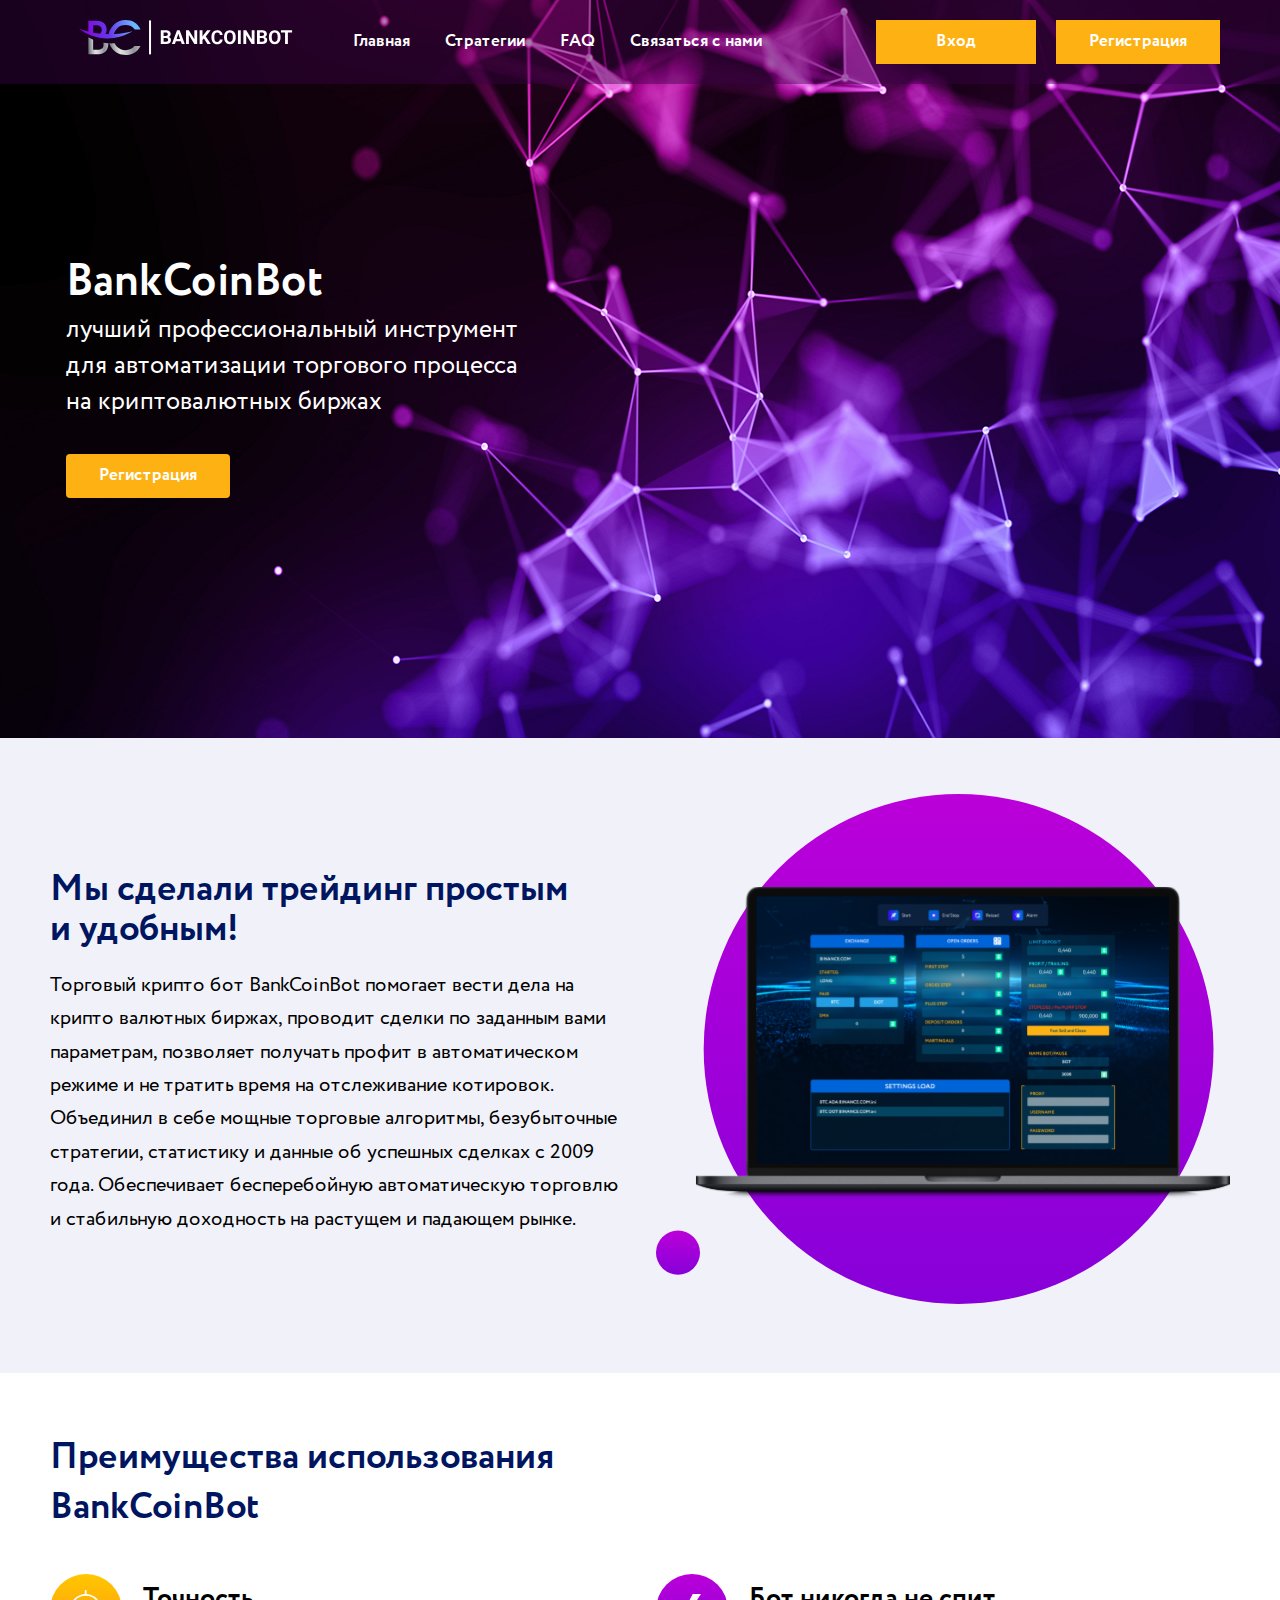
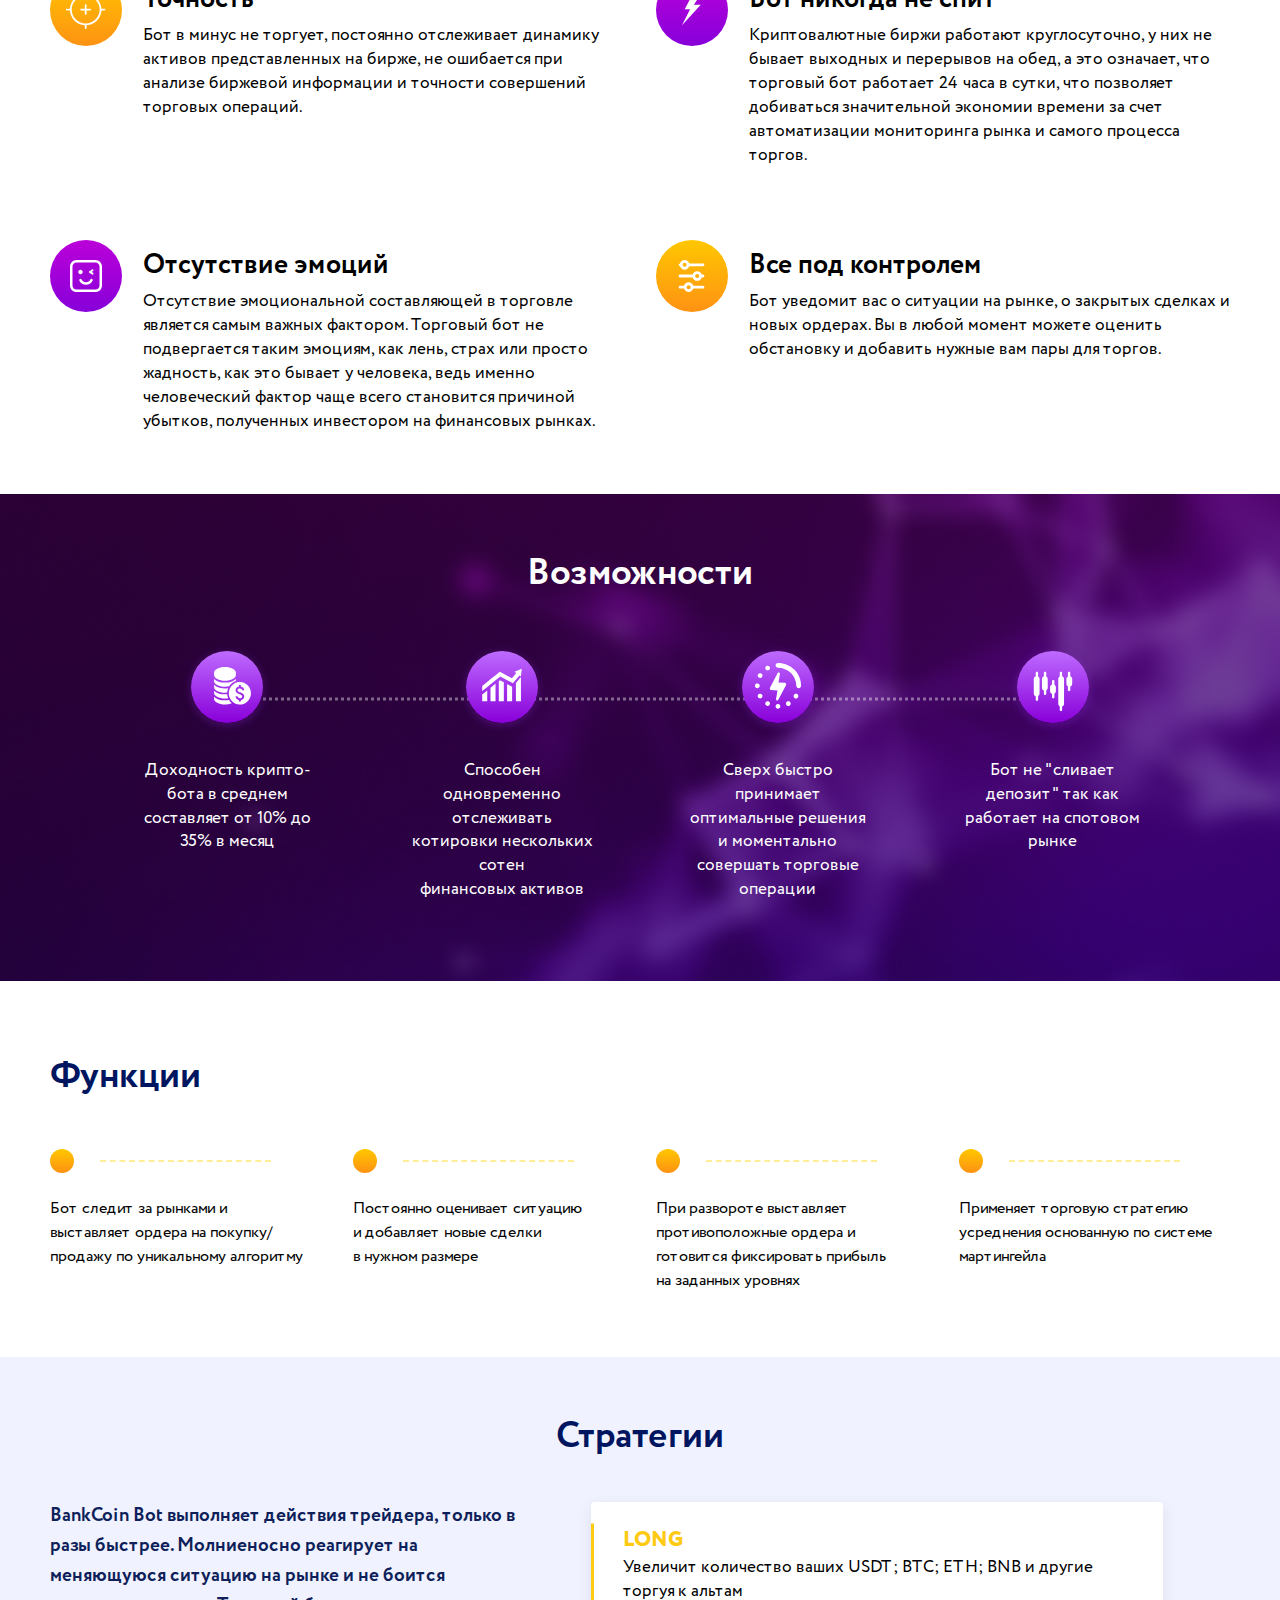
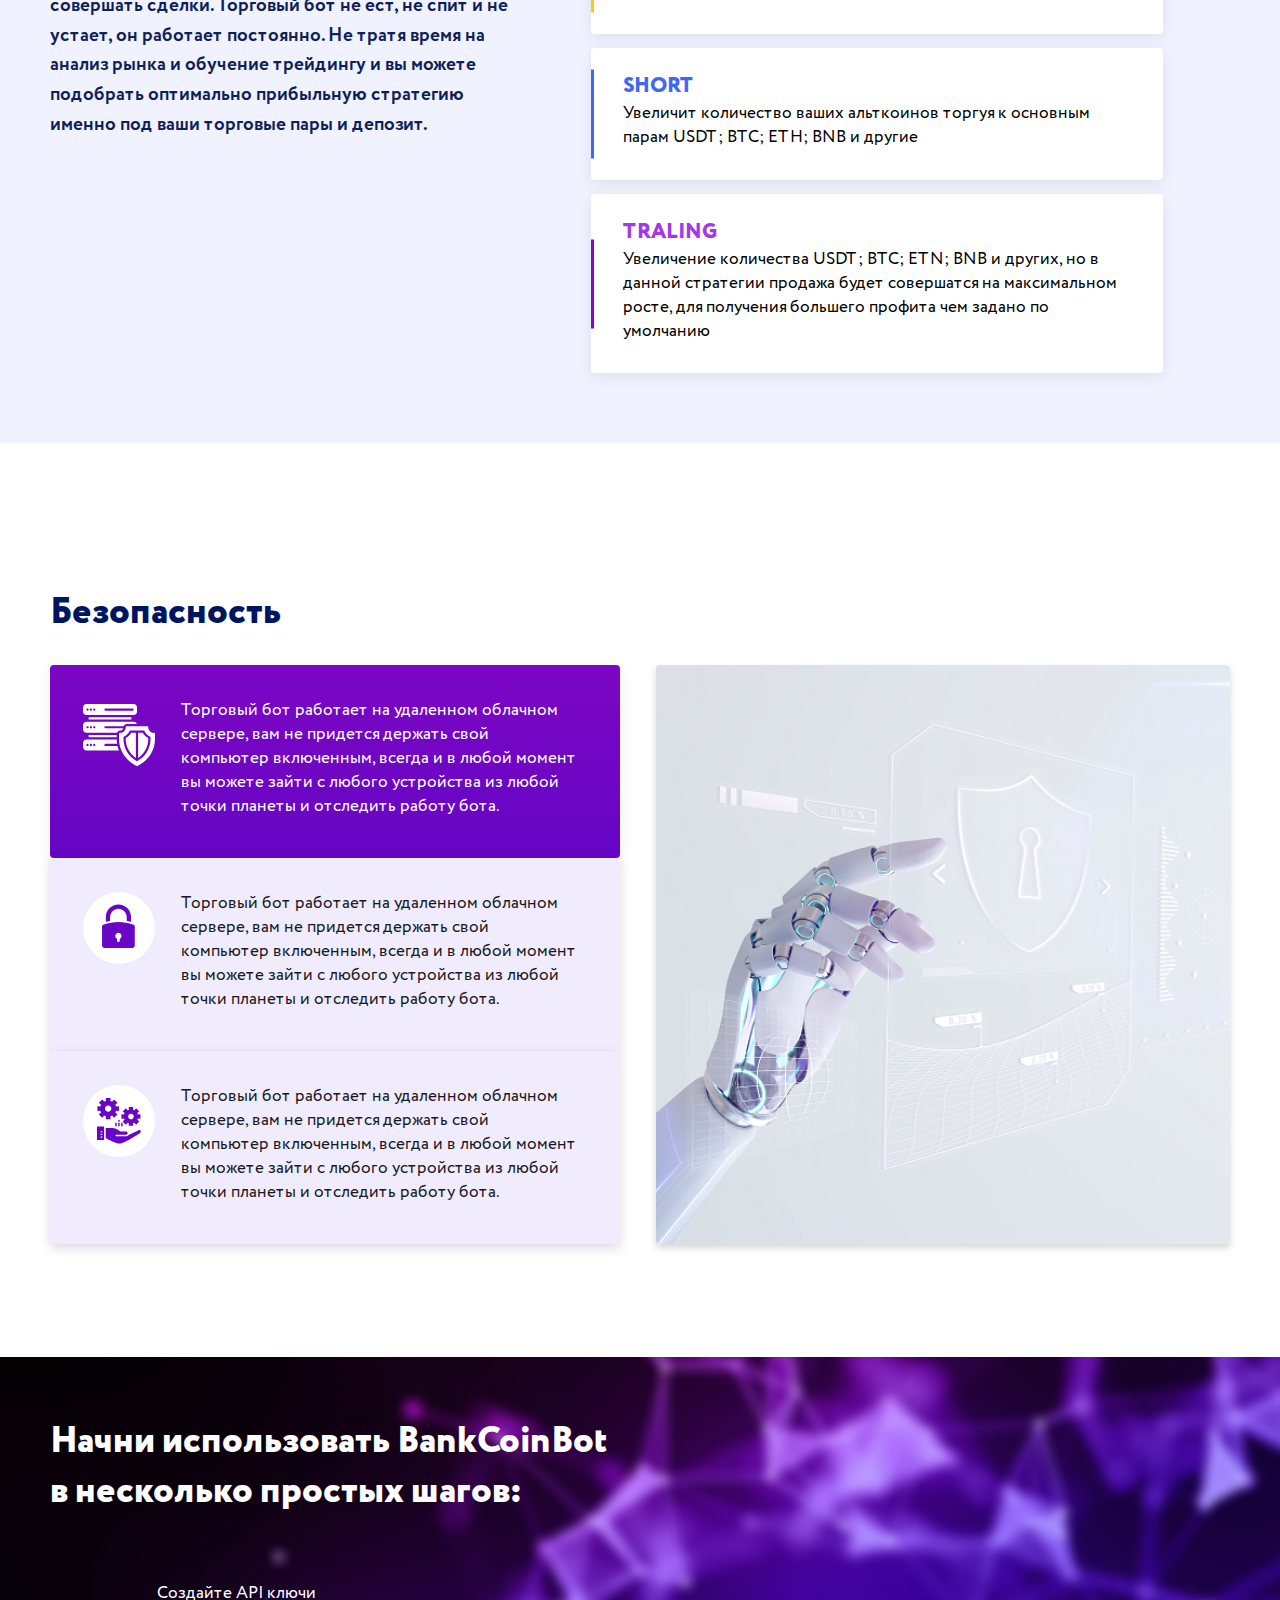
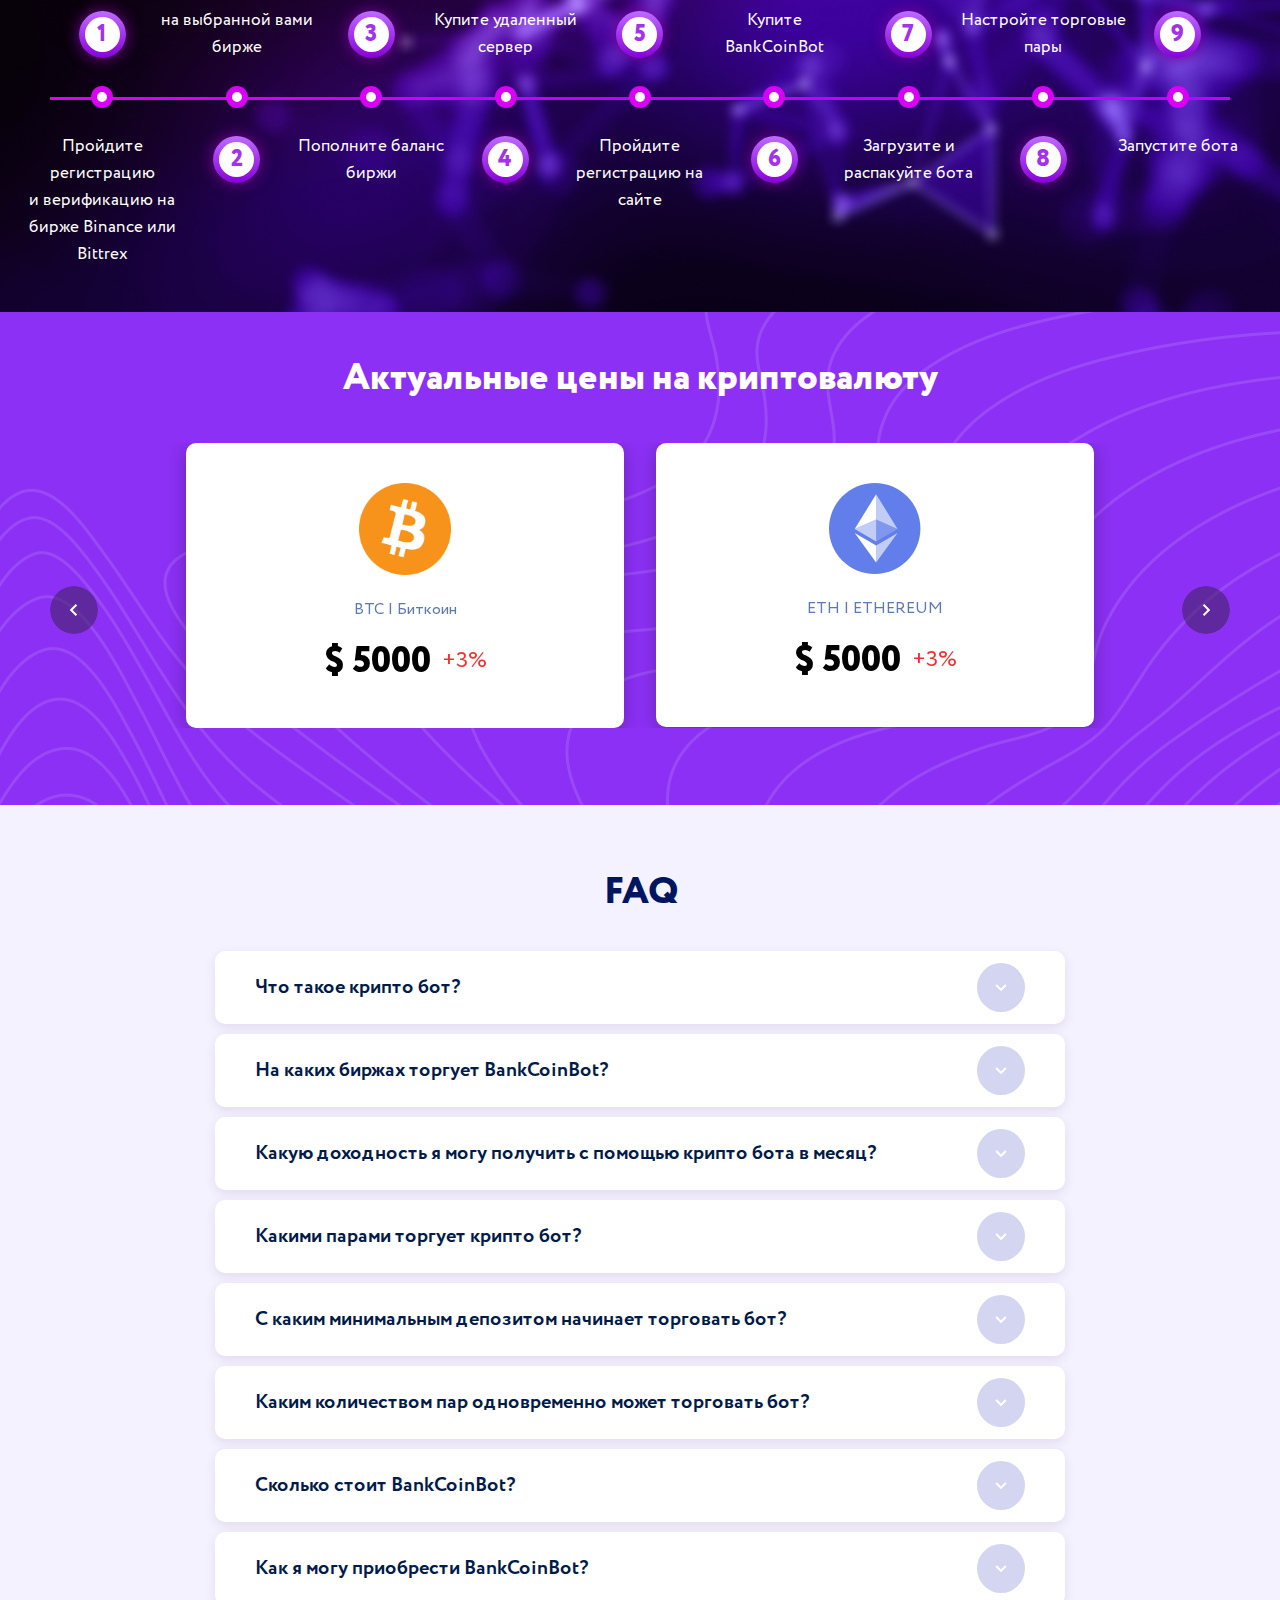
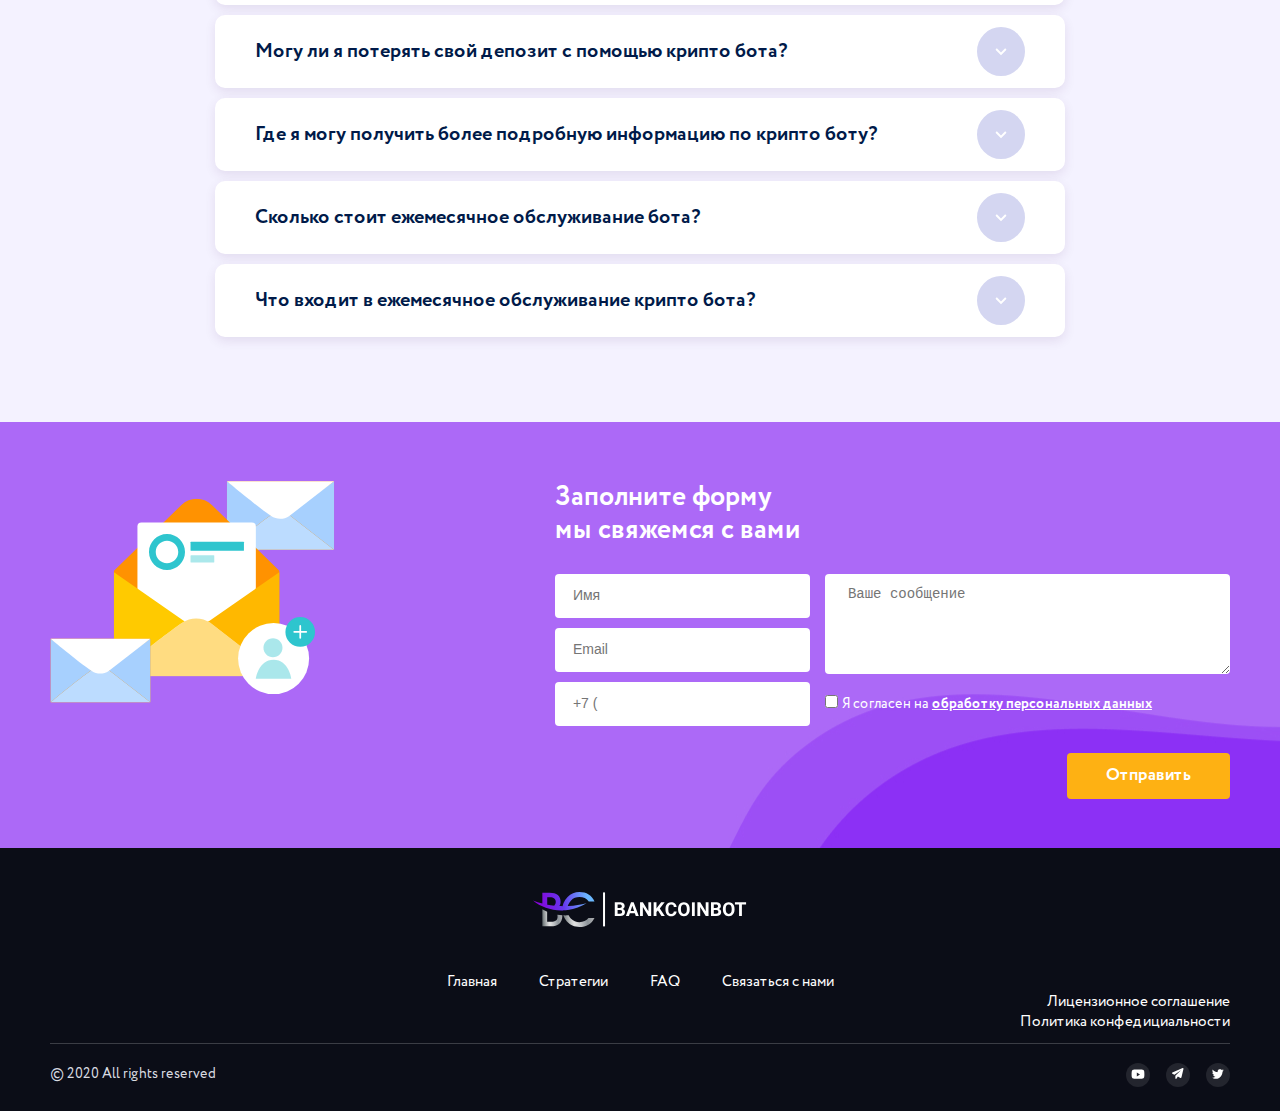
==== commit 2ddebe9c: "commit 12" ====
--- a/index.html
+++ b/index.html
@@ -6,6 +6,7 @@
     <title>BankCoinBot</title>
     <link rel="stylesheet" href="./styles/style.css">
     <link rel="stylesheet" href="./styles/media.css">
+    <link rel="stylesheet" href="./styles/slider.css">
 </head>
 <body>
 
@@ -16,7 +17,7 @@
         <div class="container">
             <div class="row">
                 <div class="col col-3">
-                    <a href="#!"><img class="header_logo" src="./img/header_logo.svg" alt=""></a>
+                    <a href="index.html"><img class="header_logo" src="./img/header_logo.svg" alt=""></a>
                 </div>
                 <div class="col col-5 margin desktop">
                     <nav class="header_nav">
@@ -28,8 +29,8 @@
                 </div>
                 <div class="col col-4 desktop">
                     <div class="header_login">
-                        <button class="btn">Вход</button>
-                        <button class="btn">Регистрация</button>
+                        <a href="login.html" class="btn">Вход</a>
+                        <a href="register.html" class="btn">Регистрация</a>
                     </div>
                 </div>
                 <div class="mobile_hamburger"><img src="./img/hamburger-icon.png" alt=""></div>
@@ -162,25 +163,25 @@
             <div class="row">
                 <div class="col col-3 col-md-6">
                     <div class="functions_item">
-                        <img src="./img/functions_icon.svg" alt="">
+                        <div class="function-item_img"><img src="./img/functions_icon.svg" alt=""></div>
                         <p>Бот следит за рынками и выставляет ордера на покупку/продажу по уникальному алгоритму</p>
                     </div>
                 </div>
                 <div class="col col-3 col-md-6">
                     <div class="functions_item">
-                        <img src="./img/functions_icon.svg" alt="">
+                        <div class="function-item_img"><img src="./img/functions_icon.svg" alt=""></div>
                         <p>Постоянно оценивает ситуацию<br> и добавляет новые сделки <br> в нужном размере</p>
                     </div>
                 </div>
                 <div class="col col-3 col-md-6">
                     <div class="functions_item">
-                        <img src="./img/functions_icon.svg" alt="">
+                        <div class="function-item_img"><img src="./img/functions_icon.svg" alt=""></div>
                         <p>При развороте выставляет противоположные ордера и готовится фиксировать прибыль <br> на заданных уровнях</p>
                     </div>
                 </div>
                 <div class="col col-3 col-md-6">
                     <div class="functions_item">
-                        <img src="./img/functions_icon.svg" alt="">
+                        <div class="function-item_img"><img src="./img/functions_icon.svg" alt=""></div>
                         <p>Применяет торговую стратегию усреднения основанную по системе мартингейла
                         </p>
                     </div>
@@ -254,42 +255,41 @@
             <h2>Начни использовать BankCoinBot<br>в несколько простых шагов:</h2>
             <div class="row">
                 <div class="col col-12 desktop">
-                    <img class="steps_line" src="./img/steps_line.svg" alt="">
-                    <ul class="steps_list">
-                        <li>
-                          <img src="./img/steps_icon-1.svg" alt="">
+                    <ul class="home-steps_list">
+                        <li>
+                          <b>1</b>
                           <p>Пройдите регистрацию <br>и верификацию на бирже Binance или Bittrex</p>
                         </li>
                         <li>
-                            <p>Создайте API ключи на выбранной вами бирже</p>
-                          <img src="./img/steps_icon-2.svg" alt="">
-                        </li>
-                        <li>
-                          <img src="./img/steps_icon-3.svg" alt="">
+                          <b>2</b>
+                          <p>Создайте API ключи на выбранной вами бирже</p>
+                        </li>
+                        <li>
+                          <b>3</b>
                           <p>Пополните баланс биржи</p>
                         </li>
                         <li>
-                            <p>Купите удаленный сервер</p>
-                          <img src="./img/steps_icon-4.svg" alt="">
-                        </li>
-                        <li>
-                          <img src="./img/steps_icon-5.svg" alt="">
+                          <b>4</b>
+                          <p>Купите удаленный сервер</p>
+                        </li>
+                        <li>
+                          <b>5</b>
                           <p>Пройдите регистрацию на сайте</p>
                         </li>
                         <li>
-                            <p>Купите <br>BankCoinBot</p>
-                          <img src="./img/steps_icon-6.svg" alt="">
-                        </li>
-                        <li>
-                          <img src="./img/steps_icon-7.svg" alt="">
+                          <b>6</b>
+                          <p>Купите <br>BankCoinBot</p>
+                        </li>
+                        <li>
+                          <b>7</b>
                           <p>Загрузите и распакуйте бота</p>
                         </li>
                         <li>
-                            <p>Настройте торговые пары</p>
-                          <img src="./img/steps_icon-8.svg" alt="">
-                        </li>
-                        <li>
-                          <img src="./img/steps_icon-9.svg" alt="">
+                          <b>8</b>
+                          <p>Настройте торговые пары</p>
+                        </li>
+                        <li>
+                          <b>9</b>
                           <p>Запустите бота</p>
                         </li>
                       </ul>
@@ -343,29 +343,57 @@
     <section class="crypto-prices">
         <div class="container">
             <h2>Актуальные цены на криптовалюту</h2>
-            <div class="crypto-prices_cards">
+            <div class="crypto-prices_cards slider">
                 
-                <div class="hidden-md  crypto-prices-cards_item">
-                    <img src="./img/crypto-prices_icon-1.svg" alt="">
-                    <p class="crypto-prices-cards-item_text" >BTC | Биткоин</p>
-                    <div class="crypto-prices-cards-item_price">$ 5000<span>+3%</span></div>
-                </div>
-                <div class="crypto-prices-cards_item">
-                    <img src="./img/crypto-prices_icon-2.svg" alt="">
-                    <p class="crypto-prices-cards-item_text" >ETH | ETHEREUM</p>
-                    <div class="crypto-prices-cards-item_price">$ 5000<span>+3%</span></div>
-                </div>
-                <div class="hidden-sm crypto-prices-cards_item">
-                    <img src="./img/crypto-prices_icon-3.svg" alt="">
-                    <p class="crypto-prices-cards-item_text" >XRP | РЯБЬ</p>
-                    <div class="crypto-prices-cards-item_price">$ 5000<span>+3%</span></div>
-                </div>
+                <div class="col slider__item">
+                    <div class="hidden-md  crypto-prices-cards_item">
+                        <img src="./img/crypto-prices_icon-1.svg" alt="">
+                        <p class="crypto-prices-cards-item_text" >BTC | Биткоин</p>
+                        <div class="crypto-prices-cards-item_price">$ 5000<span>+3%</span></div>
+                    </div>
+                </div>
+                <div class="col slider__item">
+                    <div class="crypto-prices-cards_item">
+                        <img src="./img/crypto-prices_icon-2.svg" alt="">
+                        <p class="crypto-prices-cards-item_text" >ETH | ETHEREUM</p>
+                        <div class="crypto-prices-cards-item_price">$ 5000<span>+3%</span></div>
+                    </div>
+                </div>
+                <div class="col slider__item">
+                    <div class="hidden-sm crypto-prices-cards_item ">
+                        <img src="./img/crypto-prices_icon-3.svg" alt="">
+                        <p class="crypto-prices-cards-item_text" >XRP | РЯБЬ</p>
+                        <div class="crypto-prices-cards-item_price">$ 5000<span>+3%</span></div>
+                    </div>
+                </div>
+                <div class="col slider__item">
+                    <div class="hidden-sm crypto-prices-cards_item ">
+                        <img src="./img/crypto-prices_icon-3.svg" alt="">
+                        <p class="crypto-prices-cards-item_text" >XRP | РЯБЬ</p>
+                        <div class="crypto-prices-cards-item_price">$ 50s00<span>+3%</span></div>
+                    </div>
+                </div>
+                <div class="col slider__item">
+                    <div class="hidden-sm crypto-prices-cards_item ">
+                        <img src="./img/crypto-prices_icon-3.svg" alt="">
+                        <p class="crypto-prices-cards-item_text" >XRP | РЯБЬ</p>
+                        <div class="crypto-prices-cards-item_price">$ 500we0<span>+3%</span></div>
+                    </div>
+                </div>
+                <div class="col slider__item">
+                    <div class="hidden-sm crypto-prices-cards_item ">
+                        <img src="./img/crypto-prices_icon-3.svg" alt="">
+                        <p class="crypto-prices-cards-item_text" >XRP | РЯБЬ</p>
+                        <div class="crypto-prices-cards-item_price">$ 50d00<span>+3%</span></div>
+                    </div>
+                </div>
+               
                 
             </div>
             <div class="crypto-prices_btn crypto-prices_btn-right">
                 <img src="./img/button_right.svg" alt="">
             </div>
-            <div class="crypto-prices_btn crypto-prices_btn-left">
+            <div class="crypto-prices_btn crypto-prices_btn-left ">
                 <img src="./img/button_left.svg" alt="">
             </div>
         </div>
@@ -373,24 +401,133 @@
 
     <section class="questions">
         <div class="container">
-            <h2>FAQ</h2>
-            <div class="questions_items">
-                <div class="questions-items_item"><p class="questions-items-item_text">Что такое крипто бот?</p><img src="./img/button_down.svg" alt=""></div>
-                <div class="questions-items_item"><p class="questions-items-item_text">На каких биржах торгует BankCoinBot?</p><img src="./img/button_down.svg" alt=""></div>
-                <div class="questions-items_item"><p class="questions-items-item_text">Какую доходность я могу получить с помощью крипто бота в месяц?</p><img src="./img/button_down.svg" alt=""></div>
-                <div class="questions-items_item"><p class="questions-items-item_text">Какими парами торгует крипто бот?</p><img src="./img/button_down.svg" alt=""></div>
-                <div class="questions-items_item"><p class="questions-items-item_text">С каким минимальным депозитом начинает торговать бот?</p><img src="./img/button_down.svg" alt=""></div>
-                <div class="questions-items_item"><p class="questions-items-item_text">Каким количеством пар одновременно может торговать бот?</p><img src="./img/button_down.svg" alt=""></div>
-                <div class="questions-items_item"><p class="questions-items-item_text">Сколько стоит BankCoinBot?</p><img src="./img/button_down.svg" alt=""></div>
-                <div class="questions-items_item"><p class="questions-items-item_text">Как я могу приобрести BankCoinBot?</p><img src="./img/button_down.svg" alt=""></div>
-                <div class="questions-items_item"><p class="questions-items-item_text">Могу ли я потерять свой депозит с помощью крипто бота?</p><img src="./img/button_down.svg" alt=""></div>
-                <div class="questions-items_item"><p class="questions-items-item_text">Где я могу получить более подробную информацию по крипто боту?</p><img src="./img/button_down.svg" alt=""></div>
-                <div class="questions-items_item"><p class="questions-items-item_text">Как я могу приобрести BankCoinBot?</p><img src="./img/button_down.svg" alt=""></div>
-                <div class="questions-items_item"><p class="questions-items-item_text">Сколько стоит ежемесячное обслуживание бота?</p><img src="./img/button_down.svg" alt=""></div>
-                <div class="questions-items_item"><p class="questions-items-item_text">Что входит в ежемесячное обслуживание крипто бота?</p><img src="./img/button_down.svg" alt=""></div>
-            </div>
-    </section>
-
+          <h2>FAQ</h2>
+          <div class="questions_items">
+    
+            <div class="questions-items_item">
+              <div class="questions-items-item_header">
+                <p class="questions-items-item_text">Что такое крипто бот?</p>
+                <img src="./img/button_down.svg">
+              </div>
+              <div class="questions-items-item_answer">
+                Крипто бот – программа в которую заложены алгоритмы на основе искусственного интеллекта для торговли на крипто биржах.
+              </div>
+            </div>
+    
+            <div class="questions-items_item">
+              <div class="questions-items-item_header">
+                <p class="questions-items-item_text">На каких биржах торгует BankCoinBot?</p>
+                <img src="./img/button_down.svg">
+              </div>
+              <div class="questions-items-item_answer">
+                Крипто бот торгует на биржах Binance и Bitrex.
+              </div>
+            </div>
+    
+            <div class="questions-items_item">
+              <div class="questions-items-item_header">
+                <p class="questions-items-item_text">Какую доходность я могу получить с помощью крипто бота в месяц?</p>
+                <img src="./img/button_down.svg">
+              </div>
+              <div class="questions-items-item_answer">
+                От 10% до 35% в месяц.
+              </div>
+            </div>
+    
+            <div class="questions-items_item">
+              <div class="questions-items-item_header">
+                <p class="questions-items-item_text">Какими парами торгует крипто бот?</p>
+                <img src="./img/button_down.svg">
+              </div>
+              <div class="questions-items-item_answer">
+                Бот торгует всеми крипто валютными парами, которые есть на крипто бирже.
+              </div>
+            </div>
+    
+            <div class="questions-items_item">
+              <div class="questions-items-item_header">
+                <p class="questions-items-item_text">С каким минимальным депозитом начинает торговать бот?</p>
+                <img src="./img/button_down.svg">
+              </div>
+              <div class="questions-items-item_answer">
+                Бот торгует от 400 USDT или эквивалент в другой крипто валюте.
+              </div>
+            </div>
+    
+            <div class="questions-items_item">
+              <div class="questions-items-item_header">
+                <p class="questions-items-item_text">Каким количеством пар одновременно может торговать бот?</p>
+                <img src="./img/button_down.svg">
+              </div>
+              <div class="questions-items-item_answer">
+                Бот одновременно может торговать с неограниченным количеством пар. На одну пару необходимо иметь минимум 400 USDT или эквивалент другой крипто валюты. Минимальная сумма на одну пару составляет от 400 USDT.
+              </div>
+            </div>
+    
+            <div class="questions-items_item">
+              <div class="questions-items-item_header">
+                <p class="questions-items-item_text">Сколько стоит BankCoinBot?</p>
+                <img src="./img/button_down.svg">
+              </div>
+              <div class="questions-items-item_answer">
+                Стоимость крипто бота составляет 1000 USDT.
+              </div>
+            </div>
+    
+            <div class="questions-items_item">
+              <div class="questions-items-item_header">
+                <p class="questions-items-item_text">Как я могу приобрести BankCoinBot?</p>
+                <img src="./img/button_down.svg">
+              </div>
+              <div class="questions-items-item_answer">
+                Пройдите регистрацию на сайте и оставьте заявку в личном кабинете, мы незамедлительно свяжемся с вами.
+              </div>
+            </div>
+    
+            <div class="questions-items_item">
+              <div class="questions-items-item_header">
+                <p class="questions-items-item_text">Могу ли я потерять свой депозит с помощью крипто бота?</p>
+                <img src="./img/button_down.svg">
+              </div>
+              <div class="questions-items-item_answer">
+                Нет. Бот был протестирован в разные временные промежутки как на росте, так и на крупных падениях. Не было зафиксировано не одного случая потери депозита. Максимум возможно получение минимальной прибыли в месяц.
+              </div>
+            </div>
+    
+            <div class="questions-items_item">
+              <div class="questions-items-item_header">
+                <p class="questions-items-item_text">Где я могу получить более подробную информацию по крипто боту?</p>
+                <img src="./img/button_down.svg">
+              </div>
+              <div class="questions-items-item_answer">
+                Заполните форму обратной связи и наш специалист свяжется с вами.
+              </div>
+            </div>
+    
+            <div class="questions-items_item">
+              <div class="questions-items-item_header">
+                <p class="questions-items-item_text">Сколько стоит ежемесячное обслуживание бота?</p>
+                <img src="./img/button_down.svg">
+              </div>
+              <div class="questions-items-item_answer">
+                Вам необходимо будет оплачивать 20USDT в месяц за обновление и техническую поддержку.
+              </div>
+            </div>
+    
+            <div class="questions-items_item">
+              <div class="questions-items-item_header">
+                <p class="questions-items-item_text">Что входит в ежемесячное обслуживание крипто бота?</p>
+                <img src="./img/button_down.svg">
+              </div>
+              <div class="questions-items-item_answer">
+                Обновление софта, техническая поддержка, помощь в настройке торговых пар и консультации.
+              </div>
+            </div>
+    
+          </div>
+        </div>
+    </section>
+      
     <section class="contact-form">
         <div class="container">
             <div class="row">
@@ -408,10 +545,10 @@
                                 <input type="number" placeholder="+7 (">
                              <div class="contact-form-left_area">
                                 <textarea name="123" id="" placeholder="Ваше сообщение"></textarea>
-                                <div class="checkbox-container">
-                                    <input type="checkbox">
-                                    <label>Я согласен на <a href="">обработку персональных данных</a></label>
-                                </div>
+                                <label class="checkbox-container">
+                                    <input id="agree" type="checkbox">
+                                    <span>Я согласен на <a href="">обработку персональных данных</a></span>
+                                </label>
                                 <button class="btn btn-border">Отправить</button>
                             </div>
                        </form>
@@ -427,10 +564,10 @@
                             </div>
                             <div class="contact-form-left_area">
                                 <textarea name="123" id="" placeholder="Ваше сообщение"></textarea>
-                                <div class="checkbox-container">
+                                <label class="checkbox-container">
                                     <input type="checkbox">
-                                    <label>Я согласен на <a href="">обработку персональных данных</a></label>
-                                </div>
+                                    <span>Я согласен на <a href="">обработку персональных данных</a></span>
+                                </label>
                                 <button class="btn btn-border">Отправить</button>
                             </div>
                        </form>
@@ -466,6 +603,10 @@
             </div>
         </div>
     </section>
-    
+
+    <script src="https://code.jquery.com/jquery-3.6.0.min.js"></script>
+    <script src="./js/index.js"></script>
+    <script src="../js/slick.min.js"></script>
+    <script src="../js/slider.js"></script>
 </body>
 </html>--- a/styles/style.css
+++ b/styles/style.css
@@ -81,14 +81,20 @@
   color: var(--color-white);
   padding: 12px 33px;
   background: var(--color-yellow);
+  transition: .3s;
 }
 
 .btn-border {
   border-radius: 4px;
 }
 
-.btn-black {
-  background: #281C02;
+.btn.active, .btn:hover {
+  background: #281c02;
+}
+
+.btn-nav-active {
+  color: #FEB113 !important;
+  font-weight: 700;
 }
 
 .container {
@@ -107,7 +113,6 @@
   color: var(--color-white);
   text-align: center;
   background: #3703456E;
-  z-index: 2;
 }
 
 .header a {
@@ -135,14 +140,19 @@
 
 .header_nav {
   display: flex;
-  justify-content: space-between;
+  gap: 35px;
 }
 
 .header_nav a {
   color: var(--color-white);
   font-weight: 700;
   font-size: 17px;
-  height: 1.17;
+  line-height: 1.17;
+  transition: .2s ease;
+}
+
+.header_nav a:hover, .header_nav a:active  {
+  opacity: 0.6;
 }
 
 .header_login {
@@ -156,12 +166,12 @@
   min-width: 160px;
 }
 
-
-
 /* *_______________greating_______________* */
 .greating {
   color: var(--color-white);
   padding: 174px 0 240px;
+  position: relative;
+  z-index: 3;
 }
 
 .greating_title h1 {
@@ -176,6 +186,8 @@
 
 /* *_______________trading_______________* */
 .trading {
+  position: relative;
+  z-index: 3;
   padding-top: 56px;
   padding-bottom: 61px;
   background: var(--color-grey);
@@ -189,6 +201,14 @@
 .trading_text p {
   font-size: 20px;
   line-height: 1.67;
+}
+
+.trading_img {
+  transition: transform 0.3s ease;
+}
+
+.trading_img:hover {
+  transform: translateY(-15px);
 }
 
 /* *_______________advantages_______________* */
@@ -270,10 +290,16 @@
 }
 
 .possibilities_item img {
-  max-width: 72px;
   margin: 0 auto;
   margin-bottom: 26px;
   z-index: 2;
+  transition: .2s all;
+}
+
+.possibilities_item img:hover {
+  transform: scale(1.1);
+  -webkit-filter: drop-shadow(0 2px 8px rgba(122, 31, 192, .42));
+  filter: drop-shadow(0 2px 8px rgba(122, 31, 192, .42));
 }
 
 .possibilities_item p {
@@ -297,8 +323,34 @@
   margin-bottom: 40px;
 }
 
-.functions_item img {
+
+.function-item_img {
+  position: relative;
   margin-bottom: 16px;
+  transition: 0.2 ease;
+}
+
+.function-item_img::after {
+    content: "";
+    height: 0;
+    opacity: .4;
+    border-bottom: 2px dashed #ffd600;
+    position: absolute;
+    top: 11px;
+    left: 50px;
+    right: 50px;
+}
+
+.function-item_img img {
+  transition: .2s all;
+}
+
+.function-item_img img:hover {
+  box-shadow: 0 0 15px 0 #ffc700;
+  border-radius: 50%;
+}
+
+.functions_item img:hover {
 }
 
 .functions_item p {
@@ -432,13 +484,31 @@
   color: #18191F;
   box-shadow: 0px 4px 11px 0px #4A1D662E;
   border-radius: 4px;
-}
-
-.safety-left_item:nth-child(1) {
+  transition: background 0.3s ease,
+              box-shadow 0.3s ease,
+              color 0.3s ease;
+}
+
+.safety_left .safety-left_item:first-child {
   background: linear-gradient(to bottom, #7C06C4, #6506C4);
   box-shadow: 0px 4px 15px 0px #00000014;
-  color: var(--color-white);
-}
+  color: #FFFFFF;
+}
+
+.safety_left:hover .safety-left_item:first-child {
+  background: #F0ECFD;
+  box-shadow: 0px 4px 11px 0px #4A1D662E;
+  color: #18191F;
+}
+
+.safety_left:hover .safety-left_item:hover {
+  background: linear-gradient(to bottom, #7C06C4, #6506C4);
+  box-shadow: 0px 4px 15px 0px #00000014;
+  color: #FFFFFF;
+}
+
+
+
 
 .safety-left_item:nth-child(1) img {
   width: 72px;
@@ -459,10 +529,10 @@
 
 /* *_______________steps _______________* */
 .steps {
-  padding-top: 135px;
-  padding-bottom: 100px;
+  padding-top: 60px;
+  padding-bottom: 135px;
   background-image: url(../img/steps_bg.jpg);
-  background-position: right center;
+  background-position: center;
   background-repeat: no-repeat;
   background-size: cover;
 }
@@ -470,36 +540,131 @@
 .steps h2 {
   color: var(--color-white);
   font-weight: 800;
-  /* margin-bottom: 100px; */
-  padding-bottom: 200px;
-}
-
-.steps_list {
-  display: flex;
-  gap: 20px;
-  color: var(--color-white);
-}
-
-.steps_list p {
-  max-width: 174px;
-}
-
-.steps_list li {
-  width: 120px;
-  text-align: center;
-  position: relative;
-}
-
-
-.steps_line {
-  width: 1170px;
-}
-
-.steps_list li:nth-child(even) {
-  /* position: absolute; */
-  margin-top: -200px;
-}
-
+  margin-bottom: 100px;
+}
+
+.home-steps_list {
+  list-style: none;
+    display: -webkit-box;
+    display: -ms-flexbox;
+    display: flex;
+    -webkit-box-pack: justify;
+    -ms-flex-pack: justify;
+    justify-content: space-between;
+    -webkit-box-align: stretch;
+    -ms-flex-align: stretch;
+    align-items: stretch;
+    padding: 0;
+    margin: 0 -15px;
+    position: relative;
+}
+
+.home-steps_list::before {
+  content: "";
+  position: absolute;
+  z-index: 1;
+  left: 15px;
+  right: 15px;
+  top: 50%;
+  background: -webkit-gradient(linear, left top, right top, from(#e000f3), color-stop(50%, #bd00ff));
+  background: linear-gradient(90deg, #e000f3 0, #bd00ff 50%);
+  height: 3px;
+  }
+
+  .home-steps_list li {
+    min-width: 11.11%;
+    -webkit-box-flex: 0;
+    -ms-flex: 0 0 11.11%;
+    flex: 0 0 11.11%;
+    text-align: center;
+    line-height: 1.59;
+    color: #fff;
+    height: 160px;
+    position: relative;
+    z-index: 2;
+    display: -webkit-box;
+    display: -ms-flexbox;
+    display: flex
+;
+    -webkit-box-orient: vertical;
+    -webkit-box-direction: normal;
+    -ms-flex-direction: column;
+    flex-direction: column;
+    -webkit-transition: .2s ease;
+    transition: .2s ease;
+  }
+
+  .home-steps_list li::before {
+    content: "";
+    position: absolute;
+    left: 50%;
+    margin-left: -11px;
+    top: 50%;
+    margin-top: -11px;
+    width: 22px;
+    height: 22px;
+    background: #fff;
+    border: 6px solid #da00f5;
+    border-radius: 100%;
+    -webkit-transition: .2s ease;
+    transition: .2s ease;
+  }
+
+  .home-steps_list li b {
+    display: block;
+    margin: 0 auto;
+    width: 35px;
+    height: 35px;
+    line-height: 35px;
+    background: #fff;
+    font-size: 23px;
+    font-weight: 800;
+    color: #a232eb;
+    border-radius: 100%;
+    position: relative;
+  }
+
+  .home-steps_list li b::before {
+    content: "";
+    position: absolute;
+    border-radius: 100%;
+    background: -webkit-gradient(linear, left top, left bottom, from(#be6bff), color-stop(48.24%, #a437ed), to(#8900d9));
+    background: linear-gradient(180deg, #be6bff 0, #a437ed 48.24%, #8900d9 100%);
+    left: -6px;
+    top: -6px;
+    right: -6px;
+    bottom: -6px;
+    -webkit-box-shadow: 0 0 15px #780098;
+    box-shadow: 0 0 15px #780098;
+    z-index: -1;
+  }
+
+  .home-steps_list li p {
+    position: absolute;
+    top: 100%;
+    margin-top: -44px;
+    width: 174px;
+    left: 50%;
+    -webkit-transform: translateX(-50%);
+    transform: translateX(-50%);
+  }
+
+  .home-steps_list li:nth-child(2n+2) {
+    -webkit-box-pack: end;
+    -ms-flex-pack: end;
+    justify-content: flex-end;
+  }
+
+  .home-steps_list li:nth-child(2n+2) p {
+    top: auto;
+    bottom: 100%;
+    margin-top: 0;
+    margin-bottom: -44px;
+  }
+
+  .home-steps_list li:hover {
+    transform: scale(1.1);
+  }
 
 /* *_______________crypto-prices_______________* */
 
@@ -514,6 +679,7 @@
 }
 
 .crypto-prices_btn {
+  display: none !important;
   position: absolute;
   top: 50%;
   padding: 18px 20px;
@@ -570,6 +736,7 @@
 
 .crypto-prices-cards-item_price { 
   display: flex;
+  justify-content: center;
   font-size: 37px;
   font-weight: 800;
   gap: 11px;
@@ -606,30 +773,67 @@
 
 .questions-items_item {
   display: flex;
+  flex-direction: column;
   justify-content: space-between;
   padding: 12px 40px;
   background: var(--color-white);
   border-radius: 10px;
+  box-shadow: 0 4px 11px rgba(74, 29, 102, 0.1);
   font-size: 20px;
   line-height: 1.2;
   font-weight: 700;
   color: #001A49;
-  box-shadow: 0px 4px 11px 0px #4A1D661A;
   max-width: 850px;
   min-width: 850px;
   margin: 0 auto;
+  overflow: hidden;
+}
+
+.questions-items-item_header {
+  display: flex;
+  justify-content: space-between;
+  align-items: center;
+  cursor: pointer;
 }
 
 .questions-items-item_text {
   display: flex;
   align-items: center;
-}
-
-.questions-items_item img {
+  font-size: 20px;
+  font-weight: 700;
+  color: #001A49;
+}
+
+.questions-items-item_header img {
   padding: 20px 18px;
   border-radius: 50%;
   background: #D4D6F1;
-}
+  transition: transform 0.3s ease, background 0.3s ease;
+}
+
+.questions-items-item_header img:hover,
+.questions-items_item.active .questions-items-item_header img {
+  background: linear-gradient(to right, #BB00D9, #8700D9);
+}
+
+.questions-items-item_answer {
+  display: none;
+  font-size: 16px;
+  line-height: 1.4;
+  color: #333;
+  max-width: 667px;
+  padding-bottom: 12px;
+}
+
+.questions-items_item.active .questions-items-item_answer {
+  display: block;
+  color: #4F596A;
+}
+
+.questions-items_item.active .questions-items-item_header img {
+  transform: rotate(180deg);
+}
+
 
 /* *_______________contact-form_______________* */
 .contact-form {
@@ -694,18 +898,19 @@
  margin: 0;
 }
 
-.checkbox-container label {
+.checkbox-container span {
   font-size: 14px;
   color: var(--color-white);
   width: 100%;
-}
-
-.checkbox-container label a {
+  cursor: pointer;
+  user-select: none;
+}
+
+.checkbox-container span a {
   color: var(--color-white);
   font-weight: 700;
   text-decoration:underline;
   font-size: 14px;
-
 }
 
 .contact-form-left_area .btn {
@@ -1134,14 +1339,9 @@
   /* border-radius: 4px; */
 }
 
-.cabinet-main a:first-child {
-  color: #FEB113;
-  font-weight: 700;
-}
-
 .cabinet-main form {
   display: grid;
-  gap: 15px 0px;
+  gap: 15px 31px;
   grid-template-columns: repeat(3, 1fr);
   grid-template-rows: repeat(5, 1fr);
   padding: 30px 37px 47px 36px;
@@ -1160,7 +1360,7 @@
   flex-direction: column;
   grid-row: 1;
   grid-column: 1;
-  width: 313px;
+  /* width: 313px; */
 }
 
 .cabinet-main_date {
@@ -1264,7 +1464,91 @@
   outline: none;
 }
 
+form input:hover, .cabinet-main form input:focus {
+  border: 1px solid #E293D3 !important;
+  box-shadow: 0px 0px 0px 2px #E293D37F !important;
+  outline: none !important;
+}
+
+
+
 /* *_______________cabinet-main _______________* */
+
+.cabinet-main nav a:nth-child(1)  {
+  z-index: 100;
+  background: #383852;
+}
+
+.cabinet-main nav a:nth-child(2)  {
+  z-index: 90;
+}
+
+.cabinet-main nav a:nth-child(3)  {
+  z-index: 80;
+}
+
+.cabinet-main nav a:nth-child(4)  {
+  z-index: 70;
+}
+
+.cabinet-main nav a:nth-child(5)  {
+  z-index: 60;
+}
+
+.cabinet-main nav a:nth-child(6)  {
+  z-index: 50;
+}
+
+
+.profile-main  .col a:nth-child(1) {
+  z-index: 100;
+}
+
+.profile-main .col a:nth-child(2) {
+  z-index: 90;
+}
+
+.profile-main .col a:nth-child(3) {
+  z-index: 80;
+}
+
+.profile-main .col a:nth-child(4) {
+  z-index: 70;
+}
+
+.profile-main .col a:nth-child(5) {
+  z-index: 60;
+}
+
+.profile-main .col a:nth-child(6) {
+  z-index: 50;
+}
+
+.header-cabinet-icon_bell {
+  position: relative;
+  width: 20px;
+  height: 40px;
+}
+
+.header-cabinet_icon {
+  position: relative;
+}
+
+.header-cabinet_icon::before {
+  content: '4';
+  display: flex;
+  color: rgb(255, 255, 255);
+  font-size: 9px;
+  width: 14px;
+  height: 14px;
+  text-align: center;
+  justify-content: center;
+  background: #34B981;
+  border-radius: 50%;
+  align-items: center;
+  font-weight: 600;
+}
+
 .cabinet-registrations {
   padding-top: 20px;
   padding-bottom: 155px;
@@ -1276,7 +1560,7 @@
   padding: 17px 19px 17px 22px;
   background: linear-gradient(to bottom, #BB00D9, #8700D9);
   border-radius: 10px;
-  margin-right: auto;
+  margin-right: 30px;
   height: 132px;
   width: 255px;
 }
@@ -1312,7 +1596,7 @@
   font-size: 19px;
   padding: 14px 0;
   background: #9800D9;
-  min-width: 825px;
+  min-width: 788px;
   text-align: center;
   color: white;
   border-top-left-radius: 4px;
@@ -1383,6 +1667,7 @@
   gap: 58px;
   padding: 31px 36px 46px 36px;
   background: #383852;
+  border-radius: 10px;
 }
 
 .profile-data_social {
@@ -1460,13 +1745,13 @@
 }
 
 .profile-data_number {
-  grid-column: 1 / span 2; /* первые две колонки */
+  grid-column: 1 / span 2; 
   grid-row: 4;
   max-width: 320px;
 }
 
 .profile-data_email {
-  grid-column: 3 / span 2; /* вторые две колонки */
+  grid-column: 3 / span 2; 
   grid-row: 4;
   max-width: 320px;
 }
@@ -1475,17 +1760,171 @@
   background: #303047;
 }
 
-.profile-main p {
+.profile-main a {
   padding: 20px 46px;
   background: #313149;
   box-shadow: 7px 0px 8px 0px #1E152738;
   color: #FFFFFF;
+  cursor: pointer;
   /* border-radius: 4px; */
 }
 
-.profile-main p:nth-child(2) {
-  color: #FEB113;
-  font-weight: 700;
+.profile-change {
+  padding-bottom: 20px;
+}
+
+.profile-change_title {
+  background: #9800d9;
+  text-align: center;
+  padding: 15px;
+  font-size: 20px;
+  line-height: 1.235;
+  font-weight: 700;
+  border-top-right-radius: 10px;
+  border-top-left-radius: 10px;
+  color: var(--color-white);
+  margin-top: 20px;
+}
+
+.profile-change_wrap {
+  padding: 38px 36px 50px;
+  background: #383852;
+  border-bottom-left-radius: 10px;  
+  border-bottom-right-radius: 10px;
+}
+
+.profile-change_form {
+  display: flex;
+  flex-direction: column;
+  position: relative;
+}
+
+.profile-change_form label {
+  font-size: 16px;
+  color: var(--color-white);
+  margin-bottom: 4px;
+}
+
+.profile-change_form input {
+  padding: 10px 18px;
+  border-radius: 4px;
+  border: 1px solid #d9d9d9;
+  background: #32B9F408;
+  margin-bottom: 20px;
+  min-width: 350px;
+  max-width: 350px;
+  font-size: 16px;
+  height: 45px;
+  outline: none;
+  letter-spacing: 1.5px;
+}
+
+.profile-change_form img {
+  cursor: pointer;
+  display: none; 
+}
+
+.profile-change_form .toggle-password {
+  display: block; 
+}
+
+.profile-change_form .eye-open {
+  display: none; 
+}
+
+.profile-change_form input[type="password"].visible {
+  background-color: white; 
+}
+
+
+.profile-change_form input.visible {
+  background-color: #F9FDFF; 
+  color: #CBCBCB;
+}
+
+.profile-change_form input[type="password"] {
+  font-size: 32px;
+  letter-spacing: 12px; 
+  color: white;
+}
+
+.profile-change_form img {
+  width: 19px;
+  height: 16px;
+  position: absolute;
+  left: 90%;
+  bottom: 35%;
+}
+
+.profile-change_list {
+  padding: 25px 0 0;
+  color: var(--color-white);
+}
+
+.profile-change_list li {
+  margin-bottom: 20px;
+    padding-left: 24px;
+    position: relative;
+    font-size: 16px;
+    line-height: 1.5;
+}
+
+.profile-change_list li::before {
+  content: "";
+  position: absolute;
+  left: 0;
+  top: 8px;
+  width: 5px;
+  height: 5px;
+  border-radius: 100%;
+  background: #feb113;
+}
+
+.profile-change-wrap_button {
+    display: inline-block;
+    color: #fff;
+    line-height: 1.18;
+    font-weight: 700;
+    background: #FEB113;
+    padding: 12px 63px;
+    text-align: center;
+    border-radius: 4px;
+    font-size: 17px;
+    margin-top: 54px;
+    margin-left: auto;
+    border: solid 1px #FEB113;
+}
+
+.password-info_title {
+  color: var(--color-white);
+  font-size: 18px;
+  font-weight: 700;
+  margin-bottom: 4px;
+}
+
+.password-info {
+  margin-top: 21px;
+  padding: 36px 45px 42px;;
+  background: linear-gradient(to bottom, #BE6BFF, #A437ED, #8900D9);
+  border-radius: 10px;
+  text-align: center;
+}
+
+.password-info p {
+  max-width: 272px;
+  text-align: center;
+  font-size: 14px;
+  color: var(--color-white);
+  margin-bottom: 13px;
+}
+
+.profile-change {
+  background: #303047;
+}
+
+.profile-data_form {
+  box-shadow: 0px 1px 10px 0px #222B41AD;
+  border-radius: 4px;
 }
 
 .mobile_hamburger {
@@ -1502,4 +1941,623 @@
 
 .register_mobile {
   display: none;
-} +} 
+
+.header-cabinet_logo {
+  min-width: 135px;
+}
+
+.header-cabinet a {
+  margin: auto;
+  margin-left: 12px;
+}
+
+.profile-data .profile-data-form_mobile {
+  display: none ;
+}
+
+
+/* ?_______________transactions______________* */
+.transactions-table {
+  background: #303047;
+  padding-bottom: 100px;
+}
+
+.transactions-table a {
+  display: block;
+  border-radius: 4px;
+  margin-top: 23px;
+  background: linear-gradient(to bottom, #FFC700, #FE9213);
+  padding: 11px 36px;
+  font-size: 16px;
+  color: var(--color-white);
+  text-align: center;
+}
+
+.dropdown {
+  position: relative;
+  display: inline-block;
+  width: 100%;
+}
+
+.dropdown-toggle img {
+  margin-left: 5px;
+}
+
+.dropdown-menu {
+  display: none;
+  position: absolute;
+  top: 110%;
+  left: 0;
+  background: #fff;
+  border: 1px solid #ccc;
+  border-radius: 8px;
+  box-shadow: 0 4px 12px rgba(0,0,0,0.1);
+  list-style: none;
+  padding: 10px 0;
+  margin: 0;
+  z-index: 1000;
+  min-width: 160px;
+}
+
+.dropdown-menu li {
+  padding: 10px 20px;
+  cursor: pointer;
+}
+
+.dropdown-menu li:hover {
+  background-color: #f0f0f0;
+}
+
+.dropdown.open .dropdown-menu {
+  display: block;
+}
+
+.dropdown-toggle {
+  padding: 11px 35px;
+  background: #FFC700;
+  color: var(--color-white);
+  border: solid 1px #FFC700;
+  border-radius: 4px;
+  cursor: pointer;
+  font-weight: 700;
+  font-size: 16px;
+  min-width: 100%;
+  margin-top: 23px;
+  margin-bottom: 17px;
+  white-space: nowrap;
+}
+
+.table {
+  /* min-width: 100%; */
+}
+
+.table table {
+  border-collapse: collapse;
+  width: 100%;
+}
+
+.table_id {
+  background: #9800D9;
+  border-collapse: collapse;
+}
+
+.table_id th {
+  padding: 13px 25px;
+  font-weight: 700;
+  font-size: 16px;
+  color: var(--color-white);
+}
+
+.table_id th:first-child {
+  border-top-left-radius: 10px;
+}
+
+.table_id th:last-child {
+  border-top-right-radius: 10px;
+}
+
+.table_info td {
+  padding: 20px 33px;
+  color: var(--color-white);
+}
+
+.table_info:nth-child(even) {
+  background: #383852;
+}
+
+.table_info:nth-child(odd) {
+  background: #434365;
+}
+
+.table_info .table_status {
+  display: block;
+  font-size: 16px;
+  font-weight: 400;
+  padding: 4px 7px;
+  border-radius: 4px;
+  min-width: 85px;
+  min-height: 24px;
+  text-align: center;
+}
+
+.table_color-g {
+  background: #83BD67;
+}
+
+.table_color-r {
+  background: #FF5756;
+}
+
+.table_color-o {
+  background: #FB8832;
+}
+
+/* ?_______________Withdraw______________* */
+
+.withdraw {
+  background: #303047;
+}
+
+.balance {
+  display: flex;
+  flex-direction: column;
+  background: linear-gradient(to bottom, #BB00D9, #8700D9);
+  border-radius: 10px;
+  padding: 17px 18px 17px 22px;
+  min-width: 212px;
+  width: 100%;
+  margin-bottom: 20px;
+}
+
+.balance_title {
+  display: flex;
+  justify-content: space-between;
+}
+
+.password_list {
+  position: relative;
+  padding-top: 10px;
+}
+
+.password_list li {
+  margin-bottom: 20px;
+  padding-left: 24px;
+  position: relative;
+  font-size: 16px;
+  line-height: 1.5;
+  color: var(--color-white);
+}
+
+.password_list li::before {
+  content: "";
+  position: absolute;
+  left: 0;
+  top: 8px;
+  width: 5px;
+  height: 5px;
+  border-radius: 100%;
+  background: #feb113;
+}
+
+.balance_title b {
+  color: var(--color-white);
+  font-weight: 700;
+}
+
+.balance_summ {
+  font-size: 31px;
+  font-weight: 800;
+  color: var(--color-white);
+}
+
+.withdraw_wrap {
+  display: flex;
+  flex-direction: column;
+  gap: 5px;
+  background: #383852;
+  box-shadow: 0px 1px 10px 0px #222B41AD;
+  padding: 25px 20px;
+  border-radius: 4px;
+}
+
+.withdraw_wrap input {
+  padding: 11px 20px;
+  border-radius: 4px;
+  border: solid 1px #fff;
+  min-width: 290px;
+}
+
+.withdraw_wrap .input-with-icon-1 {
+  padding: 11px 54px;
+  background-image: url(../img/withdraw_bitcoin.svg);
+  background-repeat: no-repeat; 
+  background-size: 20px 20px; 
+  background-position: 22px center;
+  border-radius: 4px;
+}
+
+.withdraw_wrap .input-with-icon-2 {
+  padding: 11px 54px;
+  background-image: url(../img/withdraw_usdt.svg);
+  background-repeat: no-repeat; 
+  background-size: 20px 20px; 
+  border: solid 1px #fff;
+  background-position: 22px center;
+  border-radius: 4px;
+}
+
+.withdraw_wrap span {
+  font-size: 12px;
+  color: #DCDCDC;
+  margin-left: 20px;
+  margin-top: 4px;
+  margin-bottom: 12px;
+}
+
+.withdraw_wrap button {
+  max-width: 207px;
+  width: 207px;
+  margin: 0 auto;
+  margin-top: 22px;
+}
+
+.command-table {
+  background: #303047;
+  padding-top: 20px;
+}
+
+.command-table_panel {
+  background: #383852;
+  padding: 30px 35px;
+  box-shadow: 0px 1px 10px 0px #222B41AD;
+  border-radius: 10px;
+}
+
+.command-table-panel_group {
+  display: flex;
+  flex-direction: column;
+  color: var(--color-white);
+}
+
+.command-table-panel_group input {
+  padding: 10px 18px;
+  border-radius: 4px;
+  color: #013965;
+  width: 100%;
+  padding: 10px 15px;
+  border: 1px solid #ccc;
+  background-color: #fff;
+  font-size: 14px;
+}
+
+.command-tabletable-block_title {
+  background: #9800d9;
+  padding: 14px 15px;
+  text-align: center;
+  font-weight: 700;
+  font-size: 19px;
+  line-height: 1.23;
+  color: #fff;
+  border-top-left-radius: 8px;
+  border-top-right-radius: 8px;
+}
+
+.command-table {
+  background: #303047;
+}
+
+.command-table_panel {
+  margin-bottom: 30px;
+}
+
+.command-table-panel_group {
+  margin-bottom: 20px;
+}
+
+.command-table-panel_group label {
+  display: block;
+  font-weight: bold;
+  margin-bottom: 8px;
+  font-weight: 400;
+}
+
+.command-tabletable_block {
+  margin-bottom: 40px;
+}
+
+.command-tabletable-block_title {
+  font-size: 20px;
+  font-weight: 700;
+  color: var(--color-white);
+  font-size: 19px;
+}
+
+.table_title {
+    background: #9800d9;
+    padding: 14px 15px;
+    text-align: center;
+    border-top-left-radius: 8px;
+    border-top-right-radius: 8px;
+    color: var(--color-white);
+    font-size: 19px;
+    font-weight: 700;
+    margin-top: 20px;
+}
+
+.table {
+  width: 100%;
+  border-collapse: collapse;
+  background: #fff;
+}
+
+.table th,
+.table td {
+  border: 1px solid #4B4B67;
+  padding: 14px;
+  text-align: center;
+  font-size: 15px;
+  color: var(--color-white);
+}
+
+.table thead {
+  background-color: #62428B;
+  font-size: 15px;
+  color: var(--color-white);
+  font-weight: 700;
+}
+
+.table tbody tr:nth-child(even) {
+  background-color: #434365;
+}
+
+.table tbody tr:nth-child(odd) {
+  background-color: #383852;
+}
+
+.stats {
+  display: flex;
+  gap: 20px;
+  flex-wrap: wrap;
+  justify-content: center;
+  margin-top: 40px;
+}
+
+.stats_item {
+  display: flex;
+  align-items: center;
+  border-radius: 12px;
+  padding: 15px 20px;
+  min-width: 250px;
+  background: linear-gradient(to bottom, #BE6BFF, #A437ED, #8900D9);
+  box-shadow: 0px 4px 11px 0px #4A1D662E;
+  color: var(--color-white);
+}
+
+.stats_item img {
+  width: 40px;
+  height: 40px;
+  margin-right: 15px;
+}
+
+.stats_item span {
+  display: block;
+  font-size: 14px;
+  color: var(--color-white);
+}
+
+.stats_item b {
+  font-size: 17px;
+  color: var(--color-white);
+
+}
+
+.command-tabletable-block_text {
+  color: var(--color-white);
+  font-size: 17px;
+  font-size: 14px;
+}
+
+.table-responsive {
+  margin-bottom: 20px;
+}
+
+.table-color th:nth-child(1) {
+  padding: 24px 20px;
+  background: #5A338C;
+}
+
+.table-color td:nth-child(1) {
+  background: #5A338C;
+  padding: 24px 20px;
+}
+
+.table-block_color-b {
+  background: #383852;
+}
+
+.instructions {
+  background: #383852;
+}
+
+.instructions_wrap {
+  display: flex;
+  flex-direction: column;
+  gap: 10px;
+}
+
+.instructions-wrap_button {
+  all: unset;
+  cursor: pointer;
+  padding: 14px 0;
+  padding-left: 52px;
+  background: linear-gradient(to bottom, #A437ED, #8900D9);
+  border-radius: 69px;
+  color: var(--color-white);
+  font-weight: 700;
+}
+
+.instructions_wrap .instructions-wrap_button:nth-child(1) {
+  padding-right: 74px;
+}
+
+.instructions_wrap .instructions-wrap_button:nth-child(2) {
+  padding-right: 34px;
+}
+
+.instructions_wrap .instructions-wrap_button:nth-child(3) {
+  padding-right: 34px;
+  max-width: 362px;
+}
+
+.instructions_wrap .instructions-wrap_button:nth-child(4) {
+  padding-right: 34px;
+  max-width: 362px;
+}
+
+.instructions_wrap .instructions-wrap_button:nth-child(5) {
+  padding-right: 34px;
+  max-width: 362px;
+}
+
+.instructions_wrap .instructions-wrap_button:nth-child(6) {
+  padding-right: 34px;
+  max-width: 169px;
+}
+
+.instructions_photo {
+  border-radius: 10px;
+  box-shadow: 0px 1px 10px 0px #222B41AD;
+}
+
+.instructions_photo {
+  margin-top: 20px;
+}
+
+.instructions_wrap_photo {
+  text-align: center;
+  background: var(--color-white);
+  width: 635px;
+  height: 844px;
+  box-shadow: 0px 1px 10px 0px #222B41AD;
+  border-radius: 10px;
+  padding: 20px 15px;
+  color:#8900D9;
+  font-size: 25px;
+  font-weight: 700;
+}
+
+.instructions {
+  padding-top: 20px;
+  padding-bottom: 150px;
+}
+
+
+.message_title {
+  display: flex;
+  justify-content: space-between;
+  margin-bottom: 22px;
+  font-size: 14px;
+  font-weight: 700;
+  color: #B3B3C3;
+}
+
+.message_title b {
+  font-size: 18px;
+  font-weight: 700;
+  color: var(--color-white);
+}
+
+.message_wrap {
+  display: flex;
+  flex-direction: column;
+  gap: 5px;
+}
+
+.message-wrap_card {
+  display: flex;
+  justify-content: space-between;
+  padding: 14px 19px 20px 21px;
+  background: #383858;
+  border-radius: 3px;
+}
+
+.message-wrap_card p {
+  color: #babacf;
+  font-size: 14px;
+  max-width: 415px;
+}
+
+.message-wrap_card span {
+  font-size: 15px;
+  font-weight: 700;
+  color: #d1d1dd;
+}
+
+.message-wrap-card-date {
+  font-size: 14px;
+  color: #CBCBD9;
+  margin-top: 4px;
+}
+
+.message_wrap .message-wrap_card:nth-child(3) {
+  background: #2E2E49;
+  color: #cdcdcd;
+}
+
+.message_wrap .message-wrap_card:nth-child(3) span {
+  color: white;
+}
+
+.message_wrap .message-wrap_card:nth-child(4) {
+  background: #2E2E49;
+  color: #747497;
+  opacity: 70%;
+}
+
+.message_wrap .message-wrap_card:nth-child(4) span {
+  color: #b3b3c3;
+}
+
+.message_bottom {
+  margin-top: 15px;
+  font-size: 14px;
+  font-weight: 700;
+  color: white;
+  text-align: center;
+}
+.message {
+  background: #27273F;
+  padding: 30px 18px 28px 18px;
+  box-shadow: 0px 6px 27px 0px #0000000D;
+  border-radius: 10px;
+  width: 602px;
+  height: 546px;
+}
+
+.message {
+  visibility: hidden;
+  position: fixed;
+  top: -100%;
+  right: 10%;
+  max-height: 546px;
+  overflow-y: auto;
+  z-index: 1000;
+  transition: top 0.3s ease, visibility 0s 0.3s;
+}
+
+.message.show {
+  visibility: visible;
+  top: 10%;
+  transition: top 0.3s ease, visibility 0s;
+}
+
+.header-cabinet-icon_bell {
+  cursor: pointer;
+  transition: transform 0.3s ease;
+}
+
+.header-cabinet-icon_bell:hover {
+  transform: scale(1.1);
+}
+  
--- a/styles/media.css
+++ b/styles/media.css
@@ -20,7 +20,8 @@
 
 @media (max-width: 1399px) {
     .cabinet-main form {
-        margin: 0 20px;
+        margin: 0 10px;
+        width: 100%;
     }
 
     .cabinet-registrations_balance {
@@ -79,6 +80,54 @@
     .cabinet-registrations-wrap_item p {
         min-width: 0px;
     }
+
+    .cabinet-registrations_balance {
+        margin-right: 0;
+    }
+
+
+    .profile-data_grid {
+        grid-template-rows: repeat(4, 63px);
+        grid-template-columns: repeat(3, 171px);
+    }
+
+    .profile-data_social input {
+        min-width: 0;
+        width: 100%;
+      }
+
+    .profile-data_social {
+        max-width: 400px;
+    }
+
+    .profile-main a {
+        padding: 17px 34px;
+        cursor: pointer;
+    }
+
+    .profile-change_form input {
+        min-width: 269px;
+    }
+
+    .profile-change-wrap_button {
+        margin-top: 35px;
+    }
+
+    .withdraw_wrap input {
+        min-width: 0;
+    }
+
+    .instructions_wrap_photo {
+        display: block;
+        width: 100%;
+        margin-top: 20px;
+    }
+
+    .instructions-wrap_button {
+        width: 100% !important;
+        max-width: 100% !important;
+    }
+   
 }
 
 @media (max-width: 991px) {
@@ -253,7 +302,7 @@
       }
 
       .cabinet-main form {
-        grid-template-columns: repeat(3, 220px);
+        grid-template-columns: repeat(3, 1FR);
         gap: 20px;
       }
 
@@ -282,6 +331,124 @@
         width: 100%;
         margin-right: 20px;
       }
+
+      .cabinet-main form {
+        width: 100%;
+    }
+
+    .cabinet-registrations_balance {
+        margin-right: 20px;
+    }
+
+    .cabinet-main form input {
+        width: 100%;
+    } 
+
+    
+    .profile-data_grid {
+        grid-template-rows: repeat(4, 63px);
+        grid-template-columns: repeat(3, 120px);
+    }
+
+    .profile-data_social input {
+        min-width: 0;
+        width: 100%;
+      }
+
+    .profile-data_social {
+        max-width: 172px;
+    }
+
+    .profile-main a {
+        padding: 17px 34px;
+    }
+
+    .profile-change_form input {
+        min-width: 100px;
+        max-width: 100%;
+    }
+
+    .profile-change-wrap_button {
+        margin-top: 35px;
+    }
+
+    .profile-data_social button {
+        width: 147px;
+    }
+
+    .profile-data form {
+        gap: 20px;
+    }
+
+    .profile-data form input {
+        max-width: 150px;
+    }
+
+    .profile-data form {
+        padding: 20px 15px;
+    }
+
+    .password-info {
+        padding: 30px 20px 40px;
+    }
+
+    .table table {
+        margin-top: 20px;
+    }
+
+    .table-responsive {
+        width: 100%;
+        overflow-x: auto;
+      }
+
+    .withdraw_wrap {
+        padding: 20px 15px;
+    }
+    
+    .withdraw_wrap button {
+        max-width: 100%;
+        width: 100%;
+    }
+
+    .steps_list li:nth-child(even) {
+        margin-left: auto;
+        margin-right: 200px;
+    }
+
+    .steps_list li:nth-child(odd) {
+        margin-left: 100px;
+    }
+
+    .steps_list li {
+        display: flex;
+        max-width: 100%;
+        flex-direction: column;
+        align-items: center;
+    }
+
+    .steps_list li img {
+        min-width: 47px;
+        text-align: center;
+    }
+
+    .steps_list p {
+        max-width: 400%;
+        min-width: 259px;
+    }
+
+    .steps_line {
+        min-width: 22px;
+        min-height: 780px;
+    }
+
+    .steps_list {
+        gap: 40px;
+        /* white-space: nowrap; */
+        text-align: center;
+    }
+
+    
+    
 
 }
 
@@ -339,7 +506,7 @@
     }
 
     .hidden-md {
-        display: none;
+        display: none !important;
     }
 
     .contact-form_right {
@@ -423,7 +590,90 @@
     .cabinet-main_btn {
         grid-column: 1;
     }
+
+    .cabinet-main form {
+        display: flex;
+        flex-direction: column;
+    }
+
+    .cabinet-main form input {
+        max-width: 100%;
+    }
+
+    .cabinet-main_btn {
+        /* margin-left: 0; */
+        margin-right: auto;
+    }
+
+    .mobile_hamburger img {
+        min-width: 50px;
+    }
+
+    .cabinet-registrations {
+        padding-bottom: 50px;
+    }
+
+    .cabinet-registrations-wrap_item p {
+        font-size: 16px;
+    }
+
+    .cabinet-registrations-wrap-item_span span {
+        font-size: 15px;
+    }
+
+    .profile-data_grid {
+        display: flex;
+    }
+
+    .profile-data .profile-data-form_mobile {
+        display: flex;
+        flex-direction: column;
+    }
+
+    .profile-data form input {
+        max-width: 100%;
+    }
+
+    .profile-data-form-mobile_title {
+        color: var(--color-white);
+        font-weight: 700;
+        line-height: 1.5;
+    }
+
+    .profile-data_social {
+        max-width: 100%;
+    }
+
+    .password-info p {
+        max-width: 100%;
+    }
+
+    .steps_list li:nth-child(even) {
+        margin-left: auto;
+    }
+
+    .steps_list li:nth-child(odd) {
+        margin-right: auto;
+    }
+
+    .steps_list {
+        gap: 126px;
+    }
+
+    .steps_line {
+        min-height: 1501px;
+    }
+
+    .safety_hand {
+        width: 100%;
+    }
+
+    .safety_left {
+        max-width: 100%;
+    }
+
     
+
 }
 
 @media (max-width: 576px) {
@@ -485,6 +735,26 @@
         max-width: 90%;
     }
 
+    .cabinet-main_btn {
+        display: flex;
+        flex-direction: column;
+        width: 100%;
+    }
+
+    .cabinet-registrations-wrap-item_span {
+        padding: 12px 22px;
+    }
+
+    .instructions-wrap_button {
+        font-size: 15px;
+        padding-left: 30px;
+    }
+
+    .instructions_wrap_photo {
+        font-size: 16px;
+        height: 300px;
+    }
+
 
 
 }--- a/styles/slider.css
+++ b/styles/slider.css
@@ -0,0 +1,142 @@
+/* Контейнер слайдера */
+.slick-slider {}
+
+/* Обертка, скрывающая лишние части слайдов */
+.slick-list {
+    overflow: hidden;
+}
+
+/* Лента со слайдами */
+.slick-track {
+    display: flex;
+    align-items: flex-start;
+}
+
+/* Отдельный слайд */
+.slick-slide {}
+
+/* Текущий активный слайд */
+.slick-current {}
+
+/* Видимые слайды */
+.slick-active {}
+
+/* Центральный слайд при centerMode: true */
+.slick-center {}
+
+/* Кнопка "назад" */
+.slick-prev {}
+
+/* Кнопка "вперед" */
+.slick-next {}
+
+/* Неактивная кнопка "назад" */
+.slick-prev.slick-disabled {}
+
+/* Неактивная кнопка "вперед" */
+.slick-next.slick-disabled {}
+
+/* Контейнер с точками */
+.slick-dots {}
+
+/* Отдельная точка */
+.slick-dots li {}
+
+/* Кнопка внутри точки */
+.slick-dots li button {}
+
+/* Активная точка */
+.slick-dots li.slick-active button {}
+
+/* Когда слайдер загружен */
+.slick-initialized {}
+
+/* Когда идет загрузка */
+.slick-loading {}
+
+/* Вертикальный режим */
+.slick-vertical {}
+
+/* Дублированные слайды (для бесконечной прокрутки) */
+.slick-slide.slick-cloned {}
+
+
+
+
+
+/* Слайдер */
+.slider {
+    position: relative;
+    min-width: 0;
+    padding: 0 120px;
+}
+
+.slider .slick-arrow {
+    position: absolute;
+    font-size: 0;
+    padding: 0;
+    margin-top: -35px;
+    /* opacity: 60%; */
+    position: absolute;
+    top: 50%;
+    /* padding: 18px 20px; */
+    display: flex;
+    /* background: #3F226194; */
+    /* width: 48px; */
+    /* height: 48px; */
+    border-radius: 50%;
+    margin: auto 0;
+    cursor: pointer;
+    padding: 18px 20px; 
+    background-size: cover;
+    background-position: center;
+    width: 12px;
+    border: none;
+}
+
+.slider .slick-arrow.slick-prev {
+    left: 0;
+    top: 50%;
+    background: url(../img/button_left.svg) 0 0 /100% no-repeat;
+    width: 48px;
+    height: 48px;
+    /* padding: 18px 20px;  */
+}
+
+.slider .slick-arrow.slick-next {
+    top: 50%;
+    right: 0;
+    background: url(../img/button_right.svg) 0 0 /100% no-repeat;
+    width: 48px;
+    height: 48px;
+}
+
+.slider .slick-dots {
+    display: flex;
+    align-items: center;
+    justify-content: center;
+    margin-top: 30px;
+}
+
+.slider .slick-dots li {
+    list-style: none;
+    margin: 0 10px;
+}
+
+.slider .slick-dots button {
+    font-size: 0;
+    width: 10px;
+    height: 10px;
+    background-color: black;
+    opacity: 40%;
+    border-radius: 100%;
+    padding: 0;
+}
+
+.slider .slick-dots li.slick-active button {
+    opacity: 100%;
+}
+
+
+
+
